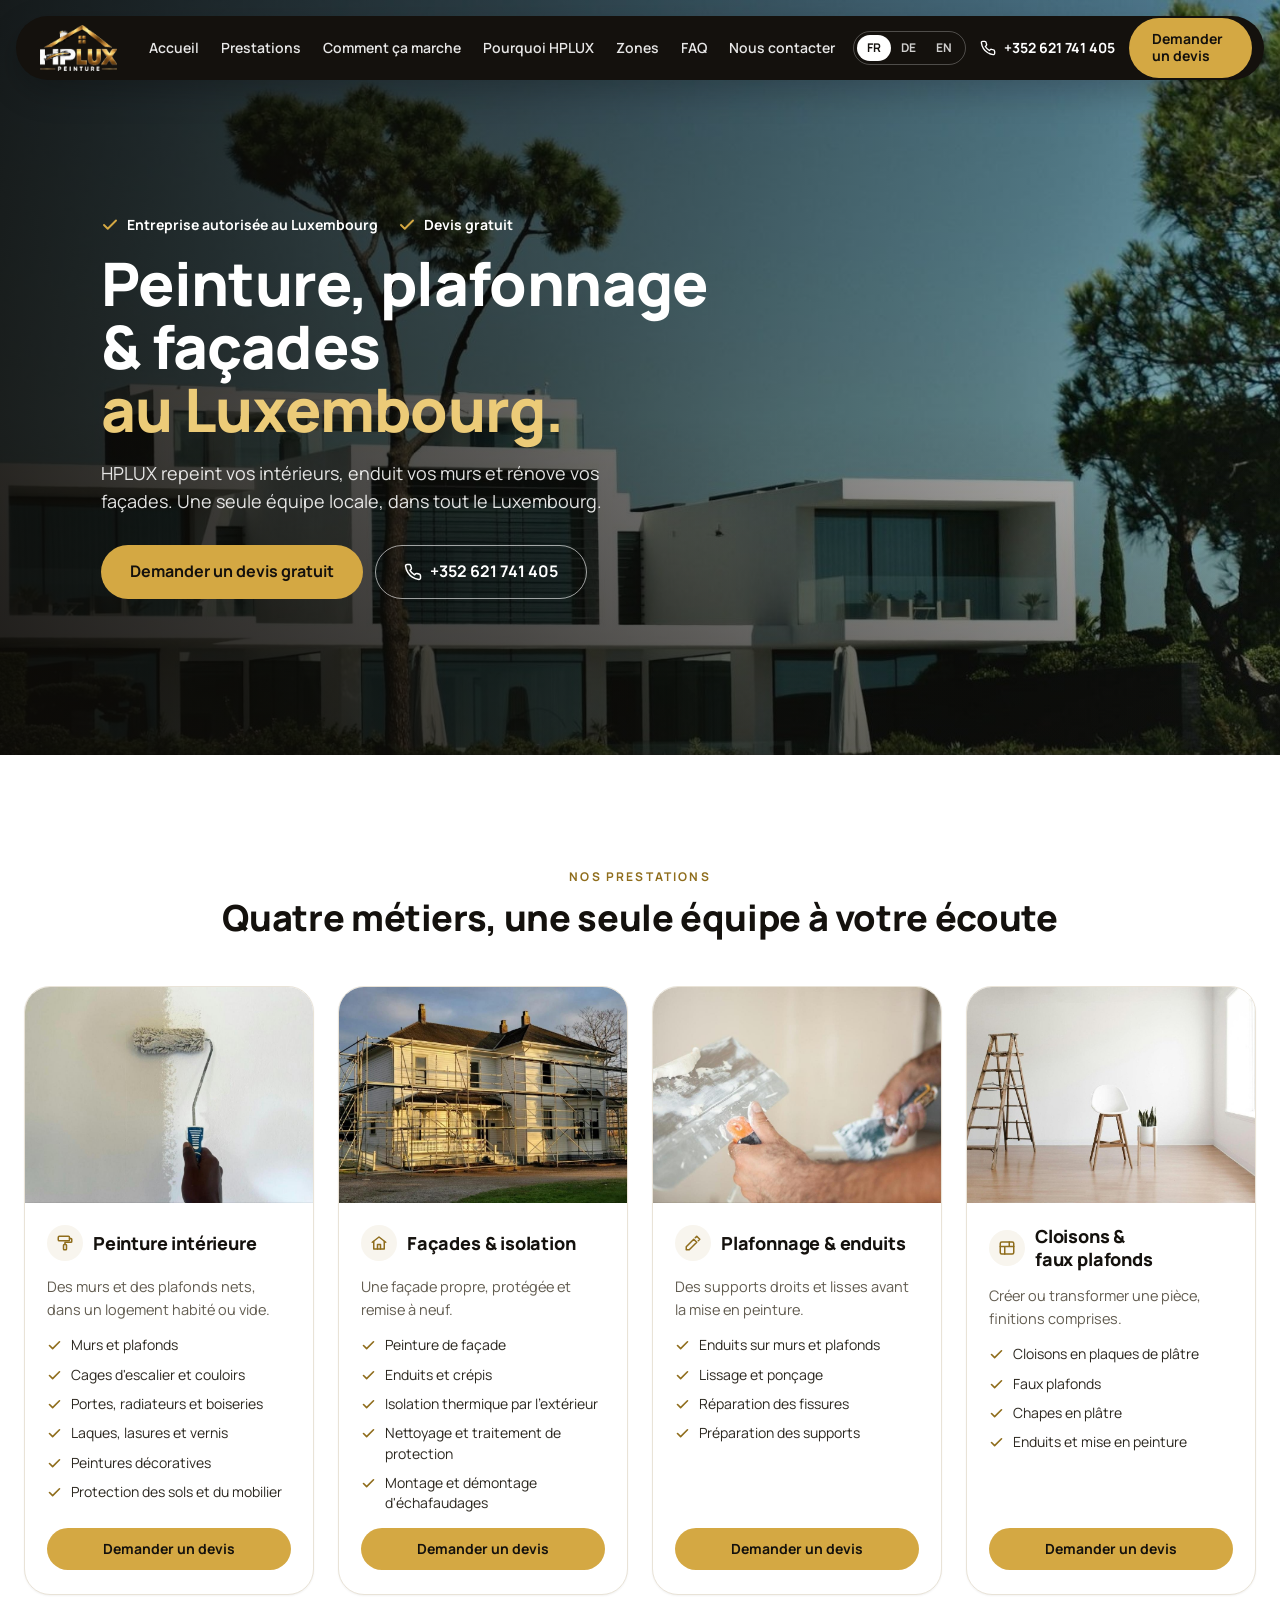
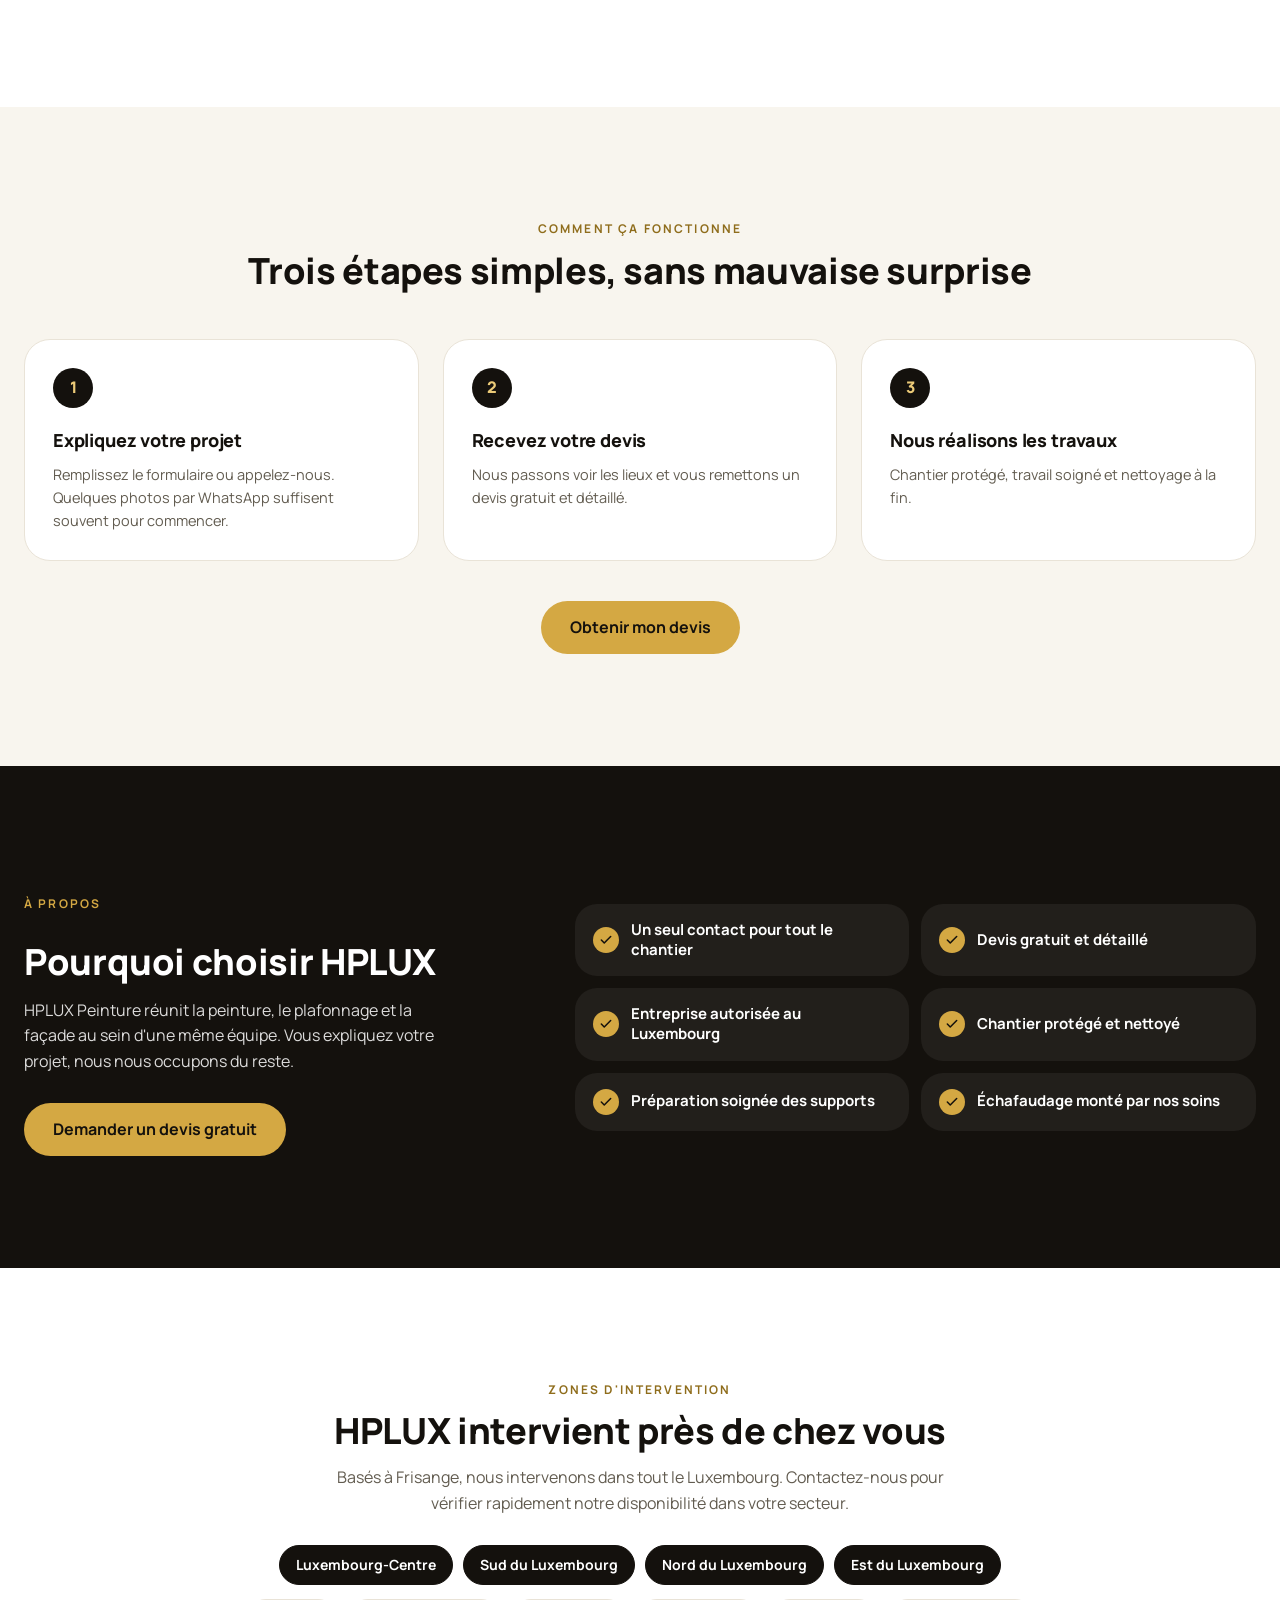
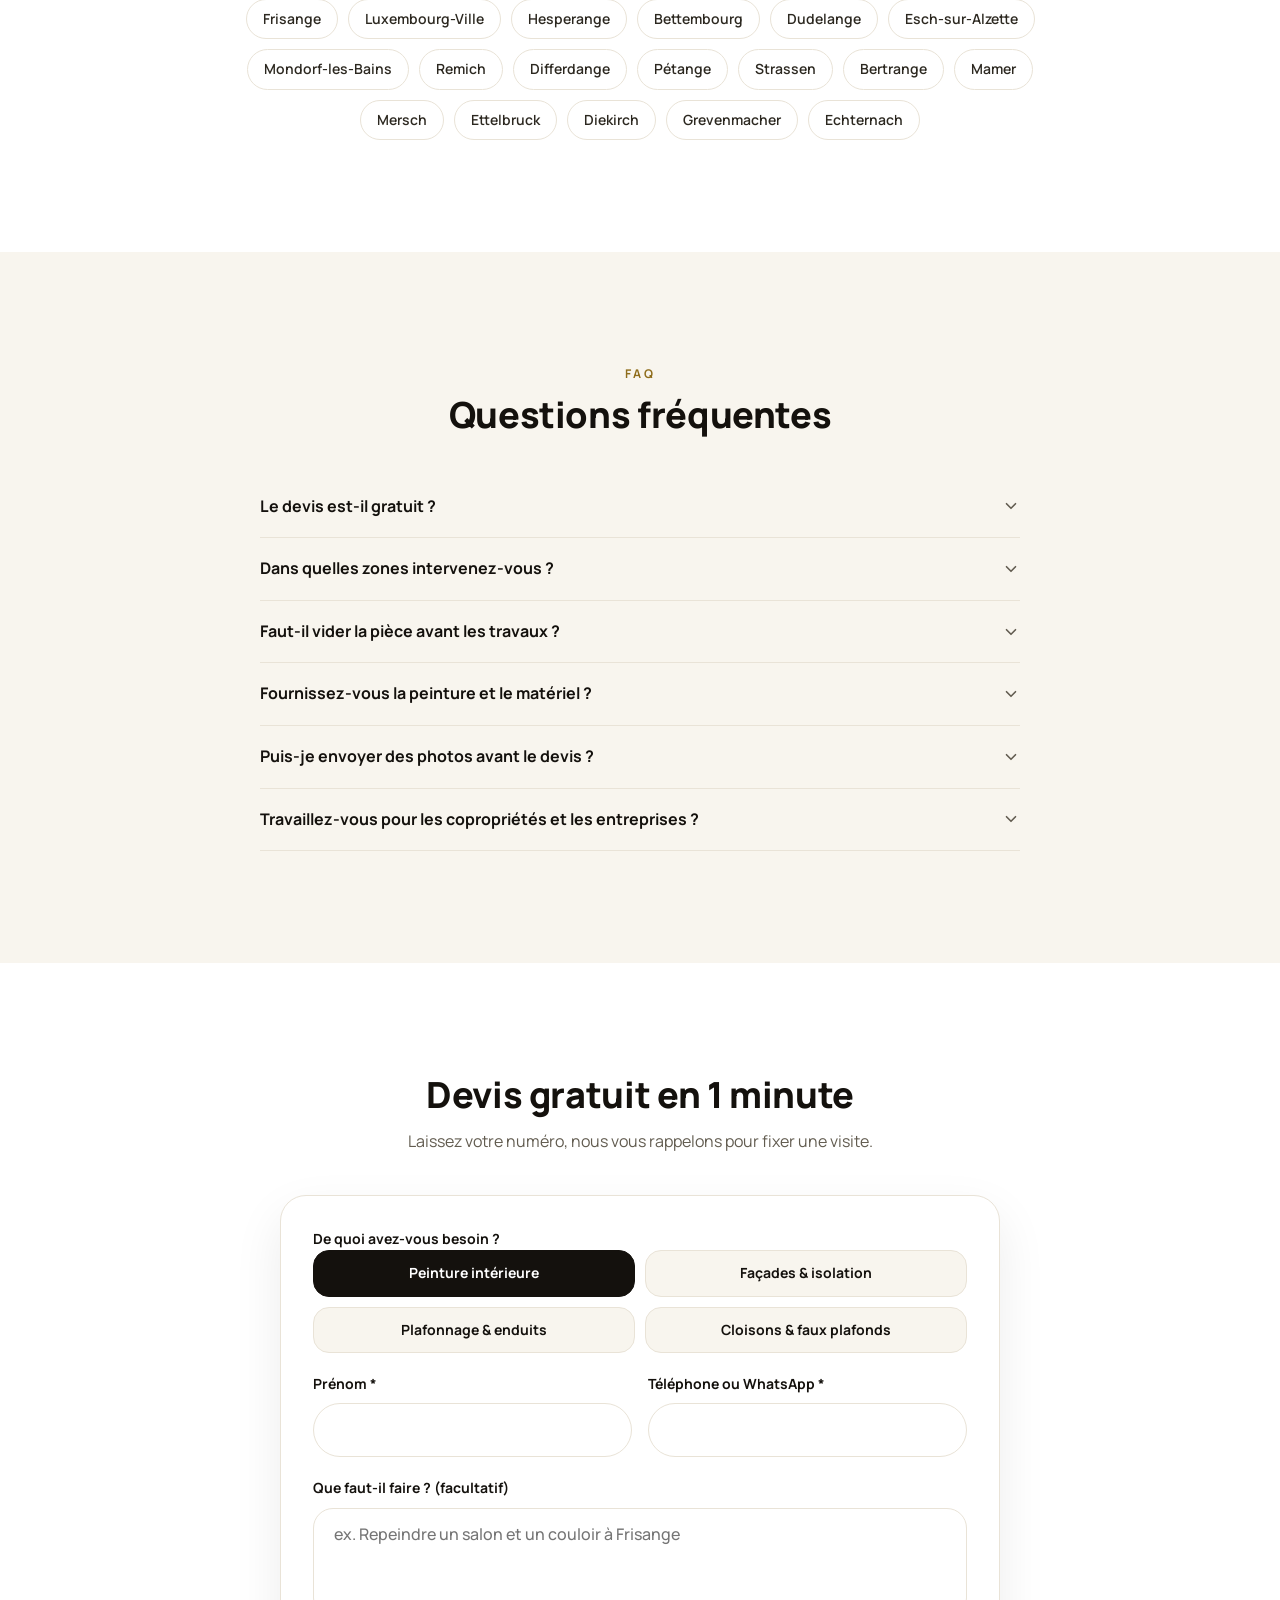
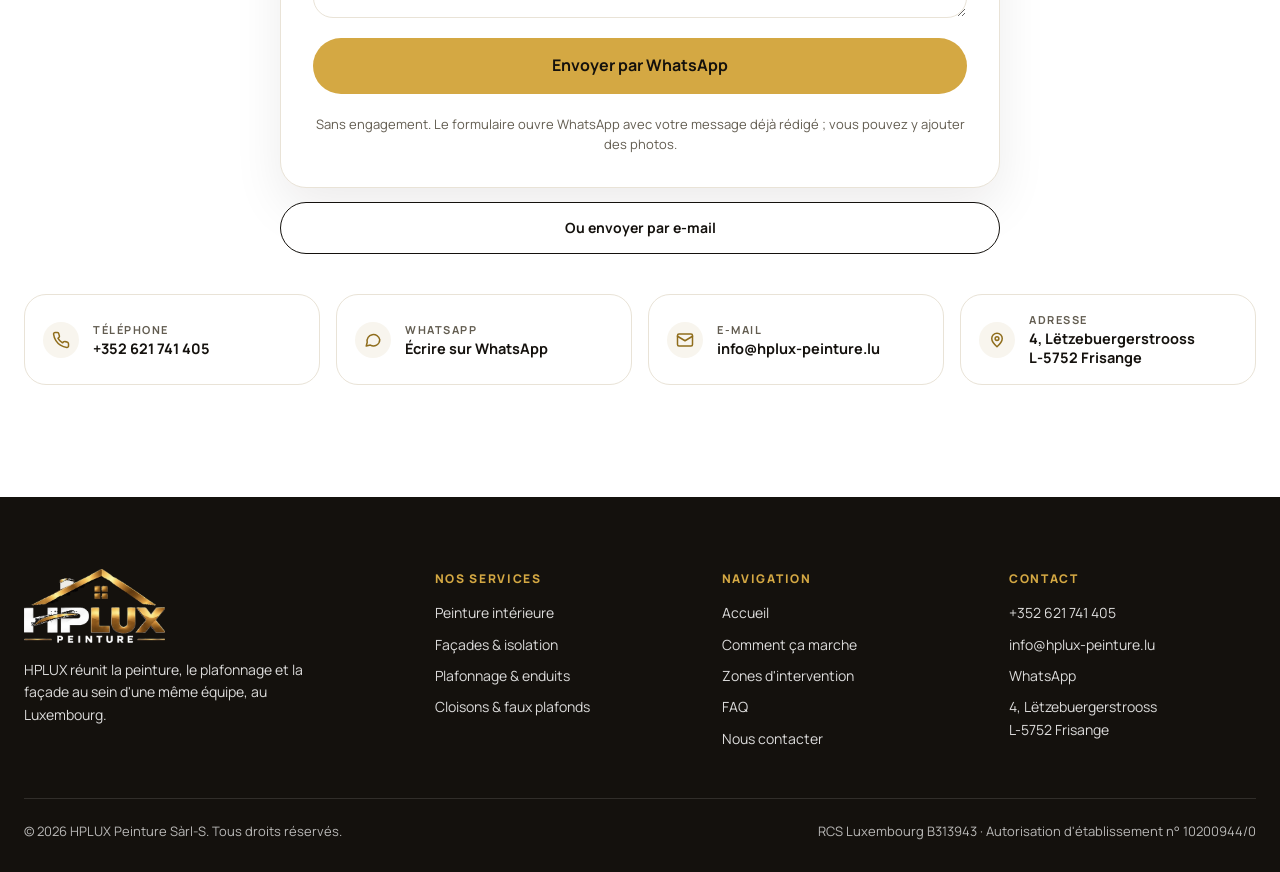
==== index.html @ dc577c5d "Add files via upload" ====
<!DOCTYPE html>
<html lang="fr">
<head>
<meta charset="utf-8">
<meta name="viewport" content="width=device-width, initial-scale=1">
<title>HPLUX Peinture</title>
<meta name="description" content="HPLUX Peinture à Frisange : peinture intérieure, plafonnage, façades, crépis et isolation par l'extérieur partout au Luxembourg. Devis gratuit au +352 621 741 405.">
<meta property="og:title" content="HPLUX – Peintre, plafonneur et façadier au Luxembourg">
<meta property="og:description" content="Peinture intérieure, plafonnage et façades partout au Luxembourg. Devis gratuit.">
<meta property="og:type" content="website">
<meta name="theme-color" content="#14110d">
<link rel="icon" type="image/png" href="icon.png">
<link rel="apple-touch-icon" href="icon.png">
<link rel="preconnect" href="https://fonts.googleapis.com">
<link rel="preconnect" href="https://fonts.gstatic.com" crossorigin>
<link href="https://fonts.googleapis.com/css2?family=Manrope:wght@400;500;600;700;800&display=swap" rel="stylesheet">
<script type="application/ld+json">
{"@context":"https://schema.org","@type":"HousePainter","name":"HPLUX Peinture Sàrl-S","url":"https://www.hplux-peinture.lu","telephone":"+352621741405","email":"info@hplux-peinture.lu","address":{"@type":"PostalAddress","streetAddress":"4, Lëtzebuergerstrooss","postalCode":"L-5752","addressLocality":"Frisange","addressCountry":"LU"},"areaServed":"Luxembourg"}
</script>
<style>
/* Layout: same structure as orionluxembourg.lu (floating pill menu, photo opener, rounded service cards,
   three steps on a tinted band, dark "why" band, zones, FAQ, quote form), in HPLUX black and gold. */
:root{
  --brand:#14110d;
  --gold:#d4a843;
  --gold-lt:#eccb78;
  --gold-dk:#8f6d1c;
  --tint:#f8f5ee;
  --border:#e9e3d7;
  --text:#1d1a15;
  --muted:#625c50;
  --font:"Manrope",ui-sans-serif,system-ui,-apple-system,"Segoe UI",Roboto,Arial,sans-serif;
  color-scheme:light;
}
*{box-sizing:border-box}
html{scroll-behavior:smooth;scroll-padding-top:96px;-webkit-text-size-adjust:100%}
body{margin:0;font-family:var(--font);font-size:16px;line-height:1.6;color:var(--text);background:#fff;-webkit-font-smoothing:antialiased}
img{display:block;max-width:100%;height:auto}
a{color:inherit}
p{margin:0}
svg{display:block}
:focus-visible{outline:3px solid var(--gold);outline-offset:3px}
h1,h2,h3{margin:0;font-weight:800;letter-spacing:-.01em;text-wrap:balance}
.container{width:min(1232px,100% - 40px);margin-inline:auto}
.sec{padding:112px 0}
.center{text-align:center}
.eyebrow{font-size:12px;font-weight:700;letter-spacing:.18em;text-transform:uppercase;color:var(--gold-dk);margin-bottom:12px}
.h2{font-size:clamp(28px,3vw,36px);line-height:1.12;color:var(--brand)}
.lead{color:var(--muted);max-width:620px;margin:14px auto 0}
.btn{display:inline-flex;align-items:center;justify-content:center;gap:8px;border-radius:999px;font:700 14px/1.2 var(--font);padding:12px 22px;text-decoration:none;border:1.5px solid transparent;cursor:pointer;transition:background-color .15s ease,color .15s ease}
.btn-gold{background:var(--gold);color:var(--brand)}
.btn-gold:hover{background:var(--gold-lt)}
.btn-dark{background:var(--brand);color:#fff}
.btn-dark:hover{background:#2a251d}
.btn-outline{background:#fff;border-color:var(--brand);color:var(--brand)}
.btn-outline:hover{background:var(--tint)}
.btn-ghost{border-color:rgba(255,255,255,.6);color:#fff}
.btn-ghost:hover{background:rgba(255,255,255,.12)}
.btn-lg{font-size:16px;padding:16px 28px}

/* floating menu */
.nav-wrap{position:fixed;top:16px;left:16px;right:16px;z-index:50}
.nav{position:relative;max-width:1440px;margin:0 auto;height:64px;padding:8px 12px 8px 24px;background:var(--brand);border-radius:999px;display:flex;align-items:center;gap:18px;box-shadow:0 12px 32px rgba(0,0,0,.22)}
.nav .brand img{height:46px;width:auto}
.nav-links{display:flex;gap:22px;margin-left:14px}
.nav-links a{color:rgba(255,255,255,.9);font-size:14px;font-weight:600;text-decoration:none;white-space:nowrap}
.nav-links a:hover{color:var(--gold-lt)}
.nav-right{margin-left:auto;display:flex;align-items:center;gap:14px}
.lang{display:flex;border:1px solid rgba(255,255,255,.25);border-radius:999px;padding:3px}
.lang button{font:700 12px/1 var(--font);color:rgba(255,255,255,.8);background:none;border:0;border-radius:999px;padding:7px 10px;cursor:pointer}
.lang button[aria-pressed="true"]{background:#fff;color:var(--brand)}
.nav-phone{display:flex;align-items:center;gap:8px;color:#fff;font-size:14px;font-weight:700;text-decoration:none;white-space:nowrap}
.burger{display:none;width:44px;height:44px;border-radius:999px;border:1px solid rgba(255,255,255,.25);background:none;color:#fff;cursor:pointer;place-items:center}

/* opener */
.hero{position:relative;padding:214px 0 156px;color:#fff;background:#1c1914;overflow:hidden}
.hero-bg{position:absolute;inset:0;width:100%;height:100%;object-fit:cover;object-position:center 82%}
.hero::after{content:"";position:absolute;inset:0;background:linear-gradient(90deg,rgba(12,10,7,.88) 0%,rgba(12,10,7,.66) 40%,rgba(12,10,7,.2) 100%),linear-gradient(0deg,rgba(12,10,7,.4),rgba(12,10,7,0) 45%)}
.hero .container{position:relative;z-index:1}
.hero-inner{max-width:760px;margin-left:clamp(0px,6vw,104px)}
.badges{display:flex;flex-wrap:wrap;gap:8px 20px;font-size:14px;font-weight:700;margin-bottom:16px}
.badges span{display:inline-flex;align-items:center;gap:8px}
.badges svg{color:var(--gold)}
.hero h1{font-size:clamp(38px,5vw,60px);line-height:1.05}
.hero h1 span{display:block;color:var(--gold-lt)}
.hero-text{font-size:18px;line-height:28px;color:rgba(255,255,255,.88);max-width:540px;margin-top:18px}
.hero-cta{display:flex;flex-wrap:wrap;gap:12px;margin-top:30px}

/* service cards */
.cards{display:grid;grid-template-columns:repeat(4,minmax(0,1fr));gap:24px;margin-top:48px}
.card{background:#fff;border:1px solid var(--border);border-radius:26px;overflow:hidden;display:flex;flex-direction:column;box-shadow:0 1px 2px rgba(20,17,13,.05)}
.card > img{width:100%;aspect-ratio:4/3;object-fit:cover}
.card-body{padding:22px 22px 24px;display:flex;flex-direction:column;gap:14px;flex:1}
.card-head{display:flex;align-items:center;gap:10px}
.ico{width:36px;height:36px;border-radius:999px;background:var(--tint);color:var(--gold-dk);display:grid;place-items:center;flex:none}
.card h3{font-size:18px;line-height:1.25;color:var(--brand)}
.card-body > p{font-size:14.5px;color:var(--muted)}
.checks{list-style:none;margin:0;padding:0;display:grid;gap:9px;font-size:14px;line-height:1.45}
.checks li{display:flex;gap:9px;align-items:flex-start;color:#2c2820}
.checks svg{flex:none;margin-top:3px;color:var(--gold-dk)}
.card .btn{margin-top:auto;width:100%}

/* three steps */
.tint{background:var(--tint)}
.steps{display:grid;grid-template-columns:repeat(3,minmax(0,1fr));gap:24px;margin-top:48px;text-align:left}
.step{background:#fff;border:1px solid var(--border);border-radius:26px;padding:28px}
.num{width:40px;height:40px;border-radius:999px;background:var(--brand);color:var(--gold-lt);display:grid;place-items:center;font-weight:800;margin-bottom:18px}
.step h3{font-size:18px;color:var(--brand)}
.step p{margin-top:8px;font-size:14.5px;color:var(--muted)}
.after-cta{margin-top:40px}

/* why */
.dark{background:var(--brand);color:#fff}
.why{display:grid;grid-template-columns:minmax(0,5fr) minmax(0,7fr);gap:64px;align-items:center}
.dark .eyebrow{color:var(--gold)}
.dark .h2{color:#fff}
.why-text p{color:rgba(255,255,255,.85);margin:16px 0 28px;max-width:440px}
.feats{display:grid;grid-template-columns:1fr 1fr;gap:12px}
.feat{background:rgba(255,255,255,.06);border-radius:22px;padding:16px 18px;display:flex;align-items:center;gap:12px;font-size:15px;font-weight:700;line-height:1.35}
.tick{width:26px;height:26px;border-radius:999px;background:var(--gold);color:var(--brand);display:grid;place-items:center;flex:none}

/* zones */
.chips{display:flex;flex-wrap:wrap;justify-content:center;gap:10px;max-width:860px;margin:28px auto 0}
.chip{border:1px solid var(--border);background:#fff;border-radius:999px;font-size:14px;font-weight:600;padding:8px 16px;color:#2c2820}
.chip-dark{background:var(--brand);border-color:var(--brand);color:#fff;font-weight:700}

/* faq */
.faq{max-width:760px;margin:40px auto 0;text-align:left}
.faq details{border-bottom:1px solid var(--border)}
.faq summary{list-style:none;cursor:pointer;display:flex;justify-content:space-between;align-items:center;gap:16px;padding:18px 0;font-weight:700;color:var(--brand)}
.faq summary::-webkit-details-marker{display:none}
.faq summary svg{flex:none;color:var(--muted);transition:transform .2s ease}
.faq details[open] summary svg{transform:rotate(180deg)}
.faq details p{padding:0 0 18px;color:var(--muted);max-width:640px}

/* quote form */
.form-card{max-width:720px;margin:40px auto 0;background:#fff;border:1px solid var(--border);border-radius:26px;padding:32px;box-shadow:0 20px 50px rgba(20,17,13,.08);text-align:left;display:grid;gap:20px}
.form-card label,.form-card legend{font-size:14px;font-weight:700;color:var(--brand);padding:0}
.choices{border:0;margin:0;padding:0;display:grid;gap:10px}
.choice-grid{display:grid;grid-template-columns:1fr 1fr;gap:10px}
.choice{border:1px solid var(--border);background:var(--tint);border-radius:16px;padding:13px 14px;font:700 14px/1.3 var(--font);color:var(--brand);cursor:pointer;text-align:center}
.choice[aria-pressed="true"]{background:var(--brand);border-color:var(--brand);color:#fff}
.row2{display:grid;grid-template-columns:1fr 1fr;gap:16px}
.field{display:grid;gap:8px}
.field input,.field textarea{font:500 16px/1.4 var(--font);color:var(--text);background:#fff;border:1px solid var(--border);width:100%}
.field input{height:54px;border-radius:999px;padding:0 20px}
.field textarea{min-height:110px;border-radius:20px;padding:14px 20px;resize:vertical}
.field input:focus,.field textarea:focus{outline:none;border-color:var(--gold-dk);box-shadow:0 0 0 3px rgba(212,168,67,.28)}
.form-card .btn-lg{width:100%;height:56px}
.form-note{font-size:13px;color:var(--muted);text-align:center}
.form-error{color:#a3231c;font-size:14.5px;font-weight:700}
.form-ready{background:var(--tint);border-radius:16px;padding:14px 18px;font-size:15px}
.form-ready a{font-weight:800}
.alt-send{max-width:720px;margin:14px auto 0}
.alt-send .btn{width:100%;height:52px}
.infos{display:grid;grid-template-columns:repeat(4,minmax(0,1fr));gap:16px;margin-top:40px;text-align:left}
.info{border:1px solid var(--border);border-radius:22px;padding:16px 18px;display:flex;align-items:center;gap:14px;background:#fff;text-decoration:none}
.info .ico{background:var(--tint)}
.info small{display:block;font-size:11px;font-weight:700;letter-spacing:.14em;text-transform:uppercase;color:var(--muted)}
.info b{display:block;font-size:14.5px;color:var(--brand);line-height:1.35;overflow-wrap:anywhere}

/* footer */
.footer{background:var(--brand);color:rgba(255,255,255,.85);font-size:14px}
.foot-grid{display:grid;grid-template-columns:minmax(0,1.5fr) repeat(3,minmax(0,1fr));gap:40px;padding:72px 0 48px}
.footer img{height:74px;width:auto;margin-bottom:16px}
.footer h3{font-size:12px;letter-spacing:.14em;text-transform:uppercase;color:var(--gold);margin-bottom:14px}
.footer ul{list-style:none;margin:0;padding:0;display:grid;gap:9px}
.footer a{text-decoration:none}
.footer a:hover{color:var(--gold-lt)}
.foot-bottom{border-top:1px solid rgba(255,255,255,.12);padding:22px 0 30px;display:flex;flex-wrap:wrap;gap:8px 24px;justify-content:space-between;font-size:13px;color:rgba(255,255,255,.7)}

@media (max-width:1180px){
  .nav-links{display:none;position:absolute;top:76px;left:0;right:0;margin:0;background:var(--brand);border-radius:24px;padding:10px 24px 14px;flex-direction:column;gap:0;box-shadow:0 12px 32px rgba(0,0,0,.22)}
  .nav-links a{padding:13px 0;font-size:16px;border-bottom:1px solid rgba(255,255,255,.1)}
  .nav-links a:last-child{border-bottom:0}
  .nav.open .nav-links{display:flex}
  .burger{display:grid}
  .cards{grid-template-columns:repeat(2,minmax(0,1fr))}
  .infos{grid-template-columns:repeat(2,minmax(0,1fr))}
  .why{grid-template-columns:1fr;gap:40px}
  .foot-grid{grid-template-columns:1fr 1fr}
}
@media (max-width:760px){
  .sec{padding:76px 0}
  .nav-wrap{top:10px;left:10px;right:10px}
  .nav{height:58px;padding:6px 8px 6px 16px;gap:10px}
  .nav .brand img{height:40px}
  .nav-links{top:68px}
  .nav-phone span,.nav-cta{display:none}
  .nav-phone{width:42px;height:42px;border-radius:999px;border:1px solid rgba(255,255,255,.25);justify-content:center}
  .burger{width:42px;height:42px}
  .nav-right{gap:8px}
  .hero{padding:132px 0 76px}
  .hero-bg{object-position:28% 82%}
  .hero::after{background:linear-gradient(90deg,rgba(12,10,7,.86),rgba(12,10,7,.6))}
  .hero-inner{margin-left:0}
  .hero-text{font-size:16.5px;line-height:26px}
  .cards,.steps,.feats,.infos,.row2{grid-template-columns:1fr}
  .form-card{padding:22px 18px}
  .foot-grid{grid-template-columns:1fr;gap:30px;padding:56px 0 36px}
}
@media (max-width:420px){.lang button{padding:7px 8px}}
@media (prefers-reduced-motion:reduce){html{scroll-behavior:auto}.btn,.faq summary svg{transition:none}}
</style>
</head>
<body id="top">

<svg width="0" height="0" style="position:absolute" aria-hidden="true">
  <defs>
    <symbol id="i-check" viewBox="0 0 24 24" fill="none" stroke="currentColor" stroke-width="2.6" stroke-linecap="round" stroke-linejoin="round"><path d="M20 6 9 17l-5-5"/></symbol>
    <symbol id="i-phone" viewBox="0 0 24 24" fill="none" stroke="currentColor" stroke-width="2" stroke-linecap="round" stroke-linejoin="round"><path d="M22 16.9v3a2 2 0 0 1-2.2 2 19.8 19.8 0 0 1-8.6-3.1 19.5 19.5 0 0 1-6-6A19.8 19.8 0 0 1 2.1 4.2 2 2 0 0 1 4.1 2h3a2 2 0 0 1 2 1.7c.1.9.4 1.8.7 2.7a2 2 0 0 1-.5 2.1L8 9.8a16 16 0 0 0 6 6l1.3-1.3a2 2 0 0 1 2.1-.4c.9.3 1.8.6 2.7.7a2 2 0 0 1 1.7 2z"/></symbol>
    <symbol id="i-mail" viewBox="0 0 24 24" fill="none" stroke="currentColor" stroke-width="2" stroke-linecap="round" stroke-linejoin="round"><rect x="2" y="4" width="20" height="16" rx="2"/><path d="m22 7-10 6L2 7"/></symbol>
    <symbol id="i-pin" viewBox="0 0 24 24" fill="none" stroke="currentColor" stroke-width="2" stroke-linecap="round" stroke-linejoin="round"><path d="M12 21s-7-6.2-7-11a7 7 0 0 1 14 0c0 4.8-7 11-7 11z"/><circle cx="12" cy="10" r="2.5"/></symbol>
    <symbol id="i-chat" viewBox="0 0 24 24" fill="none" stroke="currentColor" stroke-width="2" stroke-linecap="round" stroke-linejoin="round"><path d="M21 11.5a8.4 8.4 0 0 1-12.6 7.3L3 20l1.3-5A8.4 8.4 0 1 1 21 11.5z"/></symbol>
    <symbol id="i-down" viewBox="0 0 24 24" fill="none" stroke="currentColor" stroke-width="2.2" stroke-linecap="round" stroke-linejoin="round"><path d="m6 9 6 6 6-6"/></symbol>
    <symbol id="i-menu" viewBox="0 0 24 24" fill="none" stroke="currentColor" stroke-width="2.2" stroke-linecap="round"><path d="M4 7h16M4 12h16M4 17h16"/></symbol>
    <symbol id="i-roller" viewBox="0 0 24 24" fill="none" stroke="currentColor" stroke-width="2" stroke-linecap="round" stroke-linejoin="round"><rect x="3" y="3" width="15" height="6" rx="1.5"/><path d="M18 6h2a1 1 0 0 1 1 1v3a1 1 0 0 1-1 1h-8v3"/><rect x="10" y="14" width="4" height="7" rx="1"/></symbol>
    <symbol id="i-home" viewBox="0 0 24 24" fill="none" stroke="currentColor" stroke-width="2" stroke-linecap="round" stroke-linejoin="round"><path d="M3 11 12 4l9 7"/><path d="M5 10v10h14V10"/><path d="M10 20v-6h4v6"/></symbol>
    <symbol id="i-trowel" viewBox="0 0 24 24" fill="none" stroke="currentColor" stroke-width="2" stroke-linecap="round" stroke-linejoin="round"><path d="M3 17 13 7l4 4L7 21H3v-4z"/><path d="m15 5 2-2 4 4-2 2"/></symbol>
    <symbol id="i-wall" viewBox="0 0 24 24" fill="none" stroke="currentColor" stroke-width="2" stroke-linecap="round" stroke-linejoin="round"><rect x="3" y="4" width="18" height="16" rx="2"/><path d="M3 10h18M9 10v10M15 4v6"/></symbol>
  </defs>
</svg>

<header class="nav-wrap">
  <div class="nav" id="nav">
    <a class="brand" href="#top" aria-label="HPLUX Peinture"><img src="logo-blanc.png" alt="HPLUX Peinture" width="420" height="221"></a>
    <nav class="nav-links" id="nav-links" aria-label="Navigation">
      <a href="#top" data-i18n="n_home">Accueil</a>
      <a href="#prestations" data-i18n="n_serv">Prestations</a>
      <a href="#etapes" data-i18n="n_steps">Comment ça marche</a>
      <a href="#pourquoi" data-i18n="n_why">Pourquoi HPLUX</a>
      <a href="#zones" data-i18n="n_zones">Zones</a>
      <a href="#faq">FAQ</a>
      <a href="#contact" data-i18n="n_contact">Nous contacter</a>
    </nav>
    <div class="nav-right">
      <div class="lang" role="group" aria-label="Langue">
        <button type="button" data-lang="fr" aria-pressed="true">FR</button>
        <button type="button" data-lang="de" aria-pressed="false">DE</button>
        <button type="button" data-lang="en" aria-pressed="false">EN</button>
      </div>
      <a class="nav-phone" href="tel:+352621741405" aria-label="+352 621 741 405"><svg width="16" height="16"><use href="#i-phone"/></svg><span>+352 621 741 405</span></a>
      <a class="btn btn-gold nav-cta" href="#contact" data-i18n="n_cta">Demander un devis</a>
      <button class="burger" type="button" id="burger" aria-expanded="false" aria-controls="nav-links" aria-label="Menu"><svg width="20" height="20"><use href="#i-menu"/></svg></button>
    </div>
  </div>
</header>

<main>
<section class="hero">
  <img class="hero-bg" src="hero.jpg" alt="" width="1568" height="882">
  <div class="container">
    <div class="hero-inner">
      <div class="badges">
        <span><svg width="18" height="18"><use href="#i-check"/></svg><span data-i18n="h_b1">Entreprise autorisée au Luxembourg</span></span>
        <span><svg width="18" height="18"><use href="#i-check"/></svg><span data-i18n="h_b2">Devis gratuit</span></span>
      </div>
      <h1><span style="color:inherit" data-i18n="h_1">Peinture, plafonnage &amp; façades</span><span data-i18n="h_2">au Luxembourg.</span></h1>
      <p class="hero-text" data-i18n="h_p">HPLUX repeint vos intérieurs, enduit vos murs et rénove vos façades. Une seule équipe locale, dans tout le Luxembourg.</p>
      <div class="hero-cta">
        <a class="btn btn-gold btn-lg" href="#contact" data-i18n="h_c1">Demander un devis gratuit</a>
        <a class="btn btn-ghost btn-lg" href="tel:+352621741405"><svg width="18" height="18"><use href="#i-phone"/></svg>+352 621 741 405</a>
      </div>
    </div>
  </div>
</section>

<section class="sec" id="prestations">
  <div class="container center">
    <p class="eyebrow" data-i18n="s_ey">Nos prestations</p>
    <h2 class="h2" data-i18n="s_h">Quatre métiers, une seule équipe à votre écoute</h2>
    <div class="cards" style="text-align:left">
      <article class="card">
        <img src="peinture.jpg" alt="Peinture d'un mur au rouleau" width="967" height="726" loading="lazy">
        <div class="card-body">
          <div class="card-head"><span class="ico"><svg width="18" height="18"><use href="#i-roller"/></svg></span><h3 data-i18n="c1_t">Peinture intérieure</h3></div>
          <p data-i18n="c1_d">Des murs et des plafonds nets, dans un logement habité ou vide.</p>
          <ul class="checks">
            <li><svg width="15" height="15"><use href="#i-check"/></svg><span data-i18n="c1_1">Murs et plafonds</span></li>
            <li><svg width="15" height="15"><use href="#i-check"/></svg><span data-i18n="c1_2">Cages d'escalier et couloirs</span></li>
            <li><svg width="15" height="15"><use href="#i-check"/></svg><span data-i18n="c1_3">Portes, radiateurs et boiseries</span></li>
            <li><svg width="15" height="15"><use href="#i-check"/></svg><span data-i18n="c1_4">Laques, lasures et vernis</span></li>
            <li><svg width="15" height="15"><use href="#i-check"/></svg><span data-i18n="c1_5">Peintures décoratives</span></li>
            <li><svg width="15" height="15"><use href="#i-check"/></svg><span data-i18n="c1_6">Protection des sols et du mobilier</span></li>
          </ul>
          <a class="btn btn-gold btn-gap" href="#contact" data-pick="0" data-i18n="n_cta">Demander un devis</a>
        </div>
      </article>
      <article class="card">
        <img src="facade.jpg" alt="Maison avec échafaudage pendant des travaux de façade" width="967" height="726" loading="lazy">
        <div class="card-body">
          <div class="card-head"><span class="ico"><svg width="18" height="18"><use href="#i-home"/></svg></span><h3 data-i18n="c2_t">Façades &amp; isolation</h3></div>
          <p data-i18n="c2_d">Une façade propre, protégée et remise à neuf.</p>
          <ul class="checks">
            <li><svg width="15" height="15"><use href="#i-check"/></svg><span data-i18n="c2_1">Peinture de façade</span></li>
            <li><svg width="15" height="15"><use href="#i-check"/></svg><span data-i18n="c2_2">Enduits et crépis</span></li>
            <li><svg width="15" height="15"><use href="#i-check"/></svg><span data-i18n="c2_3">Isolation thermique par l'extérieur</span></li>
            <li><svg width="15" height="15"><use href="#i-check"/></svg><span data-i18n="c2_4">Nettoyage et traitement de protection</span></li>
            <li><svg width="15" height="15"><use href="#i-check"/></svg><span data-i18n="c2_5">Montage et démontage d'échafaudages</span></li>
          </ul>
          <a class="btn btn-gold btn-gap" href="#contact" data-pick="1" data-i18n="n_cta">Demander un devis</a>
        </div>
      </article>
      <article class="card">
        <img src="plafonnage.jpg" alt="Plafonneur avec platoir et couteau à enduire" width="967" height="726" loading="lazy">
        <div class="card-body">
          <div class="card-head"><span class="ico"><svg width="18" height="18"><use href="#i-trowel"/></svg></span><h3 data-i18n="c3_t">Plafonnage &amp; enduits</h3></div>
          <p data-i18n="c3_d">Des supports droits et lisses avant la mise en peinture.</p>
          <ul class="checks">
            <li><svg width="15" height="15"><use href="#i-check"/></svg><span data-i18n="c3_1">Enduits sur murs et plafonds</span></li>
            <li><svg width="15" height="15"><use href="#i-check"/></svg><span data-i18n="c3_2">Lissage et ponçage</span></li>
            <li><svg width="15" height="15"><use href="#i-check"/></svg><span data-i18n="c3_3">Réparation des fissures</span></li>
            <li><svg width="15" height="15"><use href="#i-check"/></svg><span data-i18n="c3_4">Préparation des supports</span></li>
          </ul>
          <a class="btn btn-gold btn-gap" href="#contact" data-pick="2" data-i18n="n_cta">Demander un devis</a>
        </div>
      </article>
      <article class="card">
        <img src="interieur.jpg" alt="Pièce rénovée aux murs blancs avec une échelle de peintre" width="967" height="725" loading="lazy">
        <div class="card-body">
          <div class="card-head"><span class="ico"><svg width="18" height="18"><use href="#i-wall"/></svg></span><h3 data-i18n="c4_t">Cloisons &amp; faux plafonds</h3></div>
          <p data-i18n="c4_d">Créer ou transformer une pièce, finitions comprises.</p>
          <ul class="checks">
            <li><svg width="15" height="15"><use href="#i-check"/></svg><span data-i18n="c4_1">Cloisons en plaques de plâtre</span></li>
            <li><svg width="15" height="15"><use href="#i-check"/></svg><span data-i18n="c4_2">Faux plafonds</span></li>
            <li><svg width="15" height="15"><use href="#i-check"/></svg><span data-i18n="c4_3">Chapes en plâtre</span></li>
            <li><svg width="15" height="15"><use href="#i-check"/></svg><span data-i18n="c4_4">Enduits et mise en peinture</span></li>
          </ul>
          <a class="btn btn-gold btn-gap" href="#contact" data-pick="3" data-i18n="n_cta">Demander un devis</a>
        </div>
      </article>
    </div>
  </div>
</section>

<section class="sec tint" id="etapes">
  <div class="container center">
    <p class="eyebrow" data-i18n="st_ey">Comment ça fonctionne</p>
    <h2 class="h2" data-i18n="st_h">Trois étapes simples, sans mauvaise surprise</h2>
    <div class="steps">
      <div class="step"><div class="num">1</div><h3 data-i18n="st1_t">Expliquez votre projet</h3><p data-i18n="st1_d">Remplissez le formulaire ou appelez-nous. Quelques photos par WhatsApp suffisent souvent pour commencer.</p></div>
      <div class="step"><div class="num">2</div><h3 data-i18n="st2_t">Recevez votre devis</h3><p data-i18n="st2_d">Nous passons voir les lieux et vous remettons un devis gratuit et détaillé.</p></div>
      <div class="step"><div class="num">3</div><h3 data-i18n="st3_t">Nous réalisons les travaux</h3><p data-i18n="st3_d">Chantier protégé, travail soigné et nettoyage à la fin.</p></div>
    </div>
    <a class="btn btn-gold btn-lg after-cta" href="#contact" data-i18n="st_cta">Obtenir mon devis</a>
  </div>
</section>

<section class="sec dark" id="pourquoi">
  <div class="container why">
    <div class="why-text">
      <p class="eyebrow" data-i18n="w_ey">À propos</p>
      <h2 class="h2" data-i18n="w_h">Pourquoi choisir HPLUX</h2>
      <p data-i18n="w_p">HPLUX Peinture réunit la peinture, le plafonnage et la façade au sein d'une même équipe. Vous expliquez votre projet, nous nous occupons du reste.</p>
      <a class="btn btn-gold btn-lg" href="#contact" data-i18n="h_c1">Demander un devis gratuit</a>
    </div>
    <div class="feats">
      <div class="feat"><span class="tick"><svg width="14" height="14"><use href="#i-check"/></svg></span><span data-i18n="w_1">Un seul contact pour tout le chantier</span></div>
      <div class="feat"><span class="tick"><svg width="14" height="14"><use href="#i-check"/></svg></span><span data-i18n="w_2">Devis gratuit et détaillé</span></div>
      <div class="feat"><span class="tick"><svg width="14" height="14"><use href="#i-check"/></svg></span><span data-i18n="w_3">Entreprise autorisée au Luxembourg</span></div>
      <div class="feat"><span class="tick"><svg width="14" height="14"><use href="#i-check"/></svg></span><span data-i18n="w_4">Chantier protégé et nettoyé</span></div>
      <div class="feat"><span class="tick"><svg width="14" height="14"><use href="#i-check"/></svg></span><span data-i18n="w_5">Préparation soignée des supports</span></div>
      <div class="feat"><span class="tick"><svg width="14" height="14"><use href="#i-check"/></svg></span><span data-i18n="w_6">Échafaudage monté par nos soins</span></div>
    </div>
  </div>
</section>

<section class="sec" id="zones">
  <div class="container center">
    <p class="eyebrow" data-i18n="z_ey">Zones d'intervention</p>
    <h2 class="h2" data-i18n="z_h">HPLUX intervient près de chez vous</h2>
    <p class="lead" data-i18n="z_p">Basés à Frisange, nous intervenons dans tout le Luxembourg. Contactez-nous pour vérifier rapidement notre disponibilité dans votre secteur.</p>
    <div class="chips">
      <span class="chip chip-dark" data-i18n="z_r1">Luxembourg-Centre</span>
      <span class="chip chip-dark" data-i18n="z_r2">Sud du Luxembourg</span>
      <span class="chip chip-dark" data-i18n="z_r3">Nord du Luxembourg</span>
      <span class="chip chip-dark" data-i18n="z_r4">Est du Luxembourg</span>
    </div>
    <div class="chips" style="margin-top:14px">
      <span class="chip">Frisange</span><span class="chip">Luxembourg-Ville</span><span class="chip">Hesperange</span><span class="chip">Bettembourg</span><span class="chip">Dudelange</span><span class="chip">Esch-sur-Alzette</span><span class="chip">Mondorf-les-Bains</span><span class="chip">Remich</span><span class="chip">Differdange</span><span class="chip">Pétange</span><span class="chip">Strassen</span><span class="chip">Bertrange</span><span class="chip">Mamer</span><span class="chip">Mersch</span><span class="chip">Ettelbruck</span><span class="chip">Diekirch</span><span class="chip">Grevenmacher</span><span class="chip">Echternach</span>
    </div>
  </div>
</section>

<section class="sec tint" id="faq">
  <div class="container center">
    <p class="eyebrow">FAQ</p>
    <h2 class="h2" data-i18n="f_h">Questions fréquentes</h2>
    <div class="faq">
      <details><summary><span data-i18n="q1">Le devis est-il gratuit ?</span><svg width="18" height="18"><use href="#i-down"/></svg></summary><p data-i18n="a1">Oui. Nous passons voir les lieux et vous remettons un devis détaillé, sans engagement.</p></details>
      <details><summary><span data-i18n="q2">Dans quelles zones intervenez-vous ?</span><svg width="18" height="18"><use href="#i-down"/></svg></summary><p data-i18n="a2">Dans tout le Luxembourg. Notre siège est à Frisange.</p></details>
      <details><summary><span data-i18n="q3">Faut-il vider la pièce avant les travaux ?</span><svg width="18" height="18"><use href="#i-down"/></svg></summary><p data-i18n="a3">Non. Nous déplaçons et protégeons les meubles, les sols et les fenêtres avant de commencer. Rangez simplement les objets fragiles et de valeur.</p></details>
      <details><summary><span data-i18n="q4">Fournissez-vous la peinture et le matériel ?</span><svg width="18" height="18"><use href="#i-down"/></svg></summary><p data-i18n="a4">Oui, la peinture et le matériel peuvent être compris dans le devis. Si vous avez déjà choisi vos produits, dites-le-nous.</p></details>
      <details><summary><span data-i18n="q5">Puis-je envoyer des photos avant le devis ?</span><svg width="18" height="18"><use href="#i-down"/></svg></summary><p data-i18n="a5">Oui. Envoyez-nous quelques photos par WhatsApp au +352 621 741 405, cela nous aide à préparer la visite.</p></details>
      <details><summary><span data-i18n="q6">Travaillez-vous pour les copropriétés et les entreprises ?</span><svg width="18" height="18"><use href="#i-down"/></svg></summary><p data-i18n="a6">Oui. Nous travaillons pour les particuliers, les syndics de copropriété et les professionnels.</p></details>
    </div>
  </div>
</section>

<section class="sec" id="contact">
  <div class="container center">
    <h2 class="h2" data-i18n="k_h">Devis gratuit en 1 minute</h2>
    <p class="lead" data-i18n="k_p">Laissez votre numéro, nous vous rappelons pour fixer une visite.</p>
    <form class="form-card" id="quote-form" novalidate>
      <fieldset class="choices">
        <legend data-i18n="k_need">De quoi avez-vous besoin ?</legend>
        <div class="choice-grid">
          <button class="choice" type="button" aria-pressed="true" data-i18n="c1_t">Peinture intérieure</button>
          <button class="choice" type="button" aria-pressed="false" data-i18n="c2_t">Façades &amp; isolation</button>
          <button class="choice" type="button" aria-pressed="false" data-i18n="c3_t">Plafonnage &amp; enduits</button>
          <button class="choice" type="button" aria-pressed="false" data-i18n="c4_t">Cloisons &amp; faux plafonds</button>
        </div>
      </fieldset>
      <div class="row2">
        <div class="field"><label for="q-name" data-i18n="k_name">Prénom *</label><input id="q-name" name="name" autocomplete="given-name" required></div>
        <div class="field"><label for="q-tel" data-i18n="k_tel">Téléphone ou WhatsApp *</label><input id="q-tel" name="tel" type="tel" inputmode="tel" autocomplete="tel" required></div>
      </div>
      <div class="field"><label for="q-msg" data-i18n="k_msg">Que faut-il faire ? (facultatif)</label><textarea id="q-msg" name="msg" data-i18n-ph="k_ph" placeholder="ex. Repeindre un salon et un couloir à Frisange"></textarea></div>
      <p class="form-error" id="q-error" role="alert" hidden></p>
      <button class="btn btn-gold btn-lg" type="submit" data-i18n="k_wa">Envoyer par WhatsApp</button>
      <p class="form-ready" id="q-ready" hidden><span data-i18n="k_ready">Votre message est prêt :</span> <a id="q-link" href="#" target="_blank" rel="noopener"></a></p>
      <p class="form-note" data-i18n="k_note">Sans engagement. Le formulaire ouvre WhatsApp avec votre message déjà rédigé ; vous pouvez y ajouter des photos.</p>
    </form>
    <div class="alt-send"><button class="btn btn-outline" type="button" id="send-mail" data-i18n="k_mail">Ou envoyer par e-mail</button></div>
    <div class="infos">
      <a class="info" href="tel:+352621741405"><span class="ico"><svg width="18" height="18"><use href="#i-phone"/></svg></span><span><small data-i18n="i_tel">Téléphone</small><b>+352 621 741 405</b></span></a>
      <a class="info" href="https://wa.me/352621741405" target="_blank" rel="noopener"><span class="ico"><svg width="18" height="18"><use href="#i-chat"/></svg></span><span><small>WhatsApp</small><b data-i18n="i_wa">Écrire sur WhatsApp</b></span></a>
      <a class="info" href="mailto:info@hplux-peinture.lu"><span class="ico"><svg width="18" height="18"><use href="#i-mail"/></svg></span><span><small data-i18n="i_mail">E-mail</small><b>info@hplux-peinture.lu</b></span></a>
      <div class="info"><span class="ico"><svg width="18" height="18"><use href="#i-pin"/></svg></span><span><small data-i18n="i_addr">Adresse</small><b style="overflow-wrap:normal">4, Lëtzebuergerstrooss<br>L&#8209;5752&nbsp;Frisange</b></span></div>
    </div>
  </div>
</section>
</main>

<footer class="footer">
  <div class="container">
    <div class="foot-grid">
      <div>
        <img src="logo-blanc.png" alt="HPLUX Peinture" width="420" height="221" loading="lazy">
        <p data-i18n="ft_p" style="max-width:300px">HPLUX réunit la peinture, le plafonnage et la façade au sein d'une même équipe, au Luxembourg.</p>
      </div>
      <div>
        <h3 data-i18n="ft_s">Nos services</h3>
        <ul>
          <li><a href="#prestations" data-i18n="c1_t">Peinture intérieure</a></li>
          <li><a href="#prestations" data-i18n="c2_t">Façades &amp; isolation</a></li>
          <li><a href="#prestations" data-i18n="c3_t">Plafonnage &amp; enduits</a></li>
          <li><a href="#prestations" data-i18n="c4_t">Cloisons &amp; faux plafonds</a></li>
        </ul>
      </div>
      <div>
        <h3 data-i18n="ft_n">Navigation</h3>
        <ul>
          <li><a href="#top" data-i18n="n_home">Accueil</a></li>
          <li><a href="#etapes" data-i18n="n_steps">Comment ça marche</a></li>
          <li><a href="#zones" data-i18n="z_ey">Zones d'intervention</a></li>
          <li><a href="#faq">FAQ</a></li>
          <li><a href="#contact" data-i18n="n_contact">Nous contacter</a></li>
        </ul>
      </div>
      <div>
        <h3 data-i18n="ft_c">Contact</h3>
        <ul>
          <li><a href="tel:+352621741405">+352 621 741 405</a></li>
          <li><a href="mailto:info@hplux-peinture.lu">info@hplux-peinture.lu</a></li>
          <li><a href="https://wa.me/352621741405" target="_blank" rel="noopener">WhatsApp</a></li>
          <li>4, Lëtzebuergerstrooss<br>L-5752 Frisange</li>
        </ul>
      </div>
    </div>
    <div class="foot-bottom">
      <span>© 2026 HPLUX Peinture Sàrl-S. <span data-i18n="ft_r">Tous droits réservés.</span></span>
      <span>RCS Luxembourg B313943 · <span data-i18n="ft_aut">Autorisation d'établissement n° 10200944/0</span></span>
    </div>
  </div>
</footer>

<script>
(function () {
  var T = {
    de: {
      n_home: "Startseite", n_serv: "Leistungen", n_steps: "So funktioniert's", n_why: "Warum HPLUX", n_zones: "Einsatzgebiet", n_contact: "Kontakt", n_cta: "Angebot anfragen",
      h_b1: "Zugelassener Betrieb in Luxemburg", h_b2: "Kostenloses Angebot", h_1: "Malerarbeiten, Verputz & Fassaden", h_2: "in Luxemburg.",
      h_p: "HPLUX streicht Ihre Innenräume, verputzt Ihre Wände und erneuert Ihre Fassade. Ein Team aus der Region, in ganz Luxemburg.", h_c1: "Kostenloses Angebot anfragen",
      s_ey: "Unsere Leistungen", s_h: "Vier Gewerke, ein Team für Sie",
      c1_t: "Malerarbeiten innen", c1_d: "Saubere Wände und Decken, in bewohnten oder leeren Räumen.", c1_1: "Wände und Decken", c1_2: "Treppenhäuser und Flure", c1_3: "Türen, Heizkörper und Holzteile", c1_4: "Lacke, Lasuren und Klarlacke", c1_5: "Dekorative Maltechniken", c1_6: "Abdecken von Böden und Möbeln", c1_b: "Angebot Malerarbeiten",
      c2_t: "Fassaden & Dämmung", c2_d: "Eine saubere, geschützte und erneuerte Fassade.", c2_1: "Fassadenanstrich", c2_2: "Putze und Edelputze", c2_3: "Wärmedämmung von außen", c2_4: "Reinigung und Schutzbehandlung", c2_5: "Auf- und Abbau von Gerüsten", c2_b: "Angebot Fassade",
      c3_t: "Verputz & Spachtelarbeiten", c3_d: "Gerade, glatte Untergründe vor dem Anstrich.", c3_1: "Putz auf Wänden und Decken", c3_2: "Glätten und Schleifen", c3_3: "Reparatur von Rissen", c3_4: "Vorbereitung des Untergrunds", c3_b: "Angebot Verputz",
      c4_t: "Trennwände & Decken", c4_d: "Räume schaffen oder umbauen, fertig bis zum Anstrich.", c4_1: "Trennwände aus Gipskarton", c4_2: "Abgehängte Decken", c4_3: "Gipsestriche", c4_4: "Verspachteln und Anstrich", c4_b: "Angebot Trockenbau",
      st_ey: "So funktioniert's", st_h: "Drei einfache Schritte, ohne böse Überraschung",
      st1_t: "Projekt beschreiben", st1_d: "Füllen Sie das Formular aus oder rufen Sie uns an. Ein paar Fotos per WhatsApp reichen oft für den Anfang.",
      st2_t: "Angebot erhalten", st2_d: "Wir sehen uns alles vor Ort an und erstellen ein kostenloses, detailliertes Angebot.",
      st3_t: "Wir führen die Arbeiten aus", st3_d: "Geschützte Baustelle, saubere Arbeit und Reinigung am Ende.", st_cta: "Mein Angebot anfordern",
      w_ey: "Über uns", w_h: "Warum HPLUX", w_p: "HPLUX Peinture vereint Malerarbeiten, Verputz und Fassade in einem Team. Sie erklären Ihr Projekt, wir kümmern uns um den Rest.",
      w_1: "Ein Ansprechpartner für die ganze Baustelle", w_2: "Kostenloses, detailliertes Angebot", w_3: "Zugelassener Betrieb in Luxemburg", w_4: "Geschützte und gereinigte Baustelle", w_5: "Sorgfältige Vorbereitung des Untergrunds", w_6: "Gerüst von uns aufgebaut",
      z_ey: "Einsatzgebiet", z_h: "HPLUX arbeitet in Ihrer Nähe", z_p: "Von Frisange aus arbeiten wir in ganz Luxemburg. Fragen Sie kurz an, ob wir in Ihrer Gegend verfügbar sind.",
      z_r1: "Luxemburg-Zentrum", z_r2: "Süden Luxemburgs", z_r3: "Norden Luxemburgs", z_r4: "Osten Luxemburgs",
      f_h: "Häufige Fragen",
      q1: "Ist das Angebot kostenlos?", a1: "Ja. Wir sehen uns alles vor Ort an und erstellen ein detailliertes, unverbindliches Angebot.",
      q2: "In welchen Gebieten arbeiten Sie?", a2: "In ganz Luxemburg. Unser Sitz ist in Frisange.",
      q3: "Muss ich das Zimmer vorher ausräumen?", a3: "Nein. Wir verschieben und schützen Möbel, Böden und Fenster vor Beginn. Räumen Sie nur zerbrechliche und wertvolle Gegenstände weg.",
      q4: "Liefern Sie Farbe und Material?", a4: "Ja, Farbe und Material können im Angebot enthalten sein. Wenn Sie Ihre Produkte schon ausgewählt haben, sagen Sie es uns.",
      q5: "Kann ich vor dem Angebot Fotos schicken?", a5: "Ja. Schicken Sie uns ein paar Fotos per WhatsApp an +352 621 741 405, das hilft uns bei der Vorbereitung des Termins.",
      q6: "Arbeiten Sie auch für Eigentümergemeinschaften und Firmen?", a6: "Ja. Wir arbeiten für Privatkunden, Hausverwaltungen und Unternehmen.",
      k_h: "Kostenloses Angebot in 1 Minute", k_p: "Hinterlassen Sie Ihre Nummer, wir rufen Sie zurück und vereinbaren einen Besichtigungstermin.",
      k_need: "Was brauchen Sie?", k_name: "Vorname *", k_tel: "Telefon oder WhatsApp *", k_msg: "Was soll gemacht werden? (optional)", k_ph: "z. B. Wohnzimmer und Flur in Frisange streichen",
      k_wa: "Per WhatsApp senden", k_mail: "Oder per E-Mail senden", k_ready: "Ihre Nachricht ist bereit:",
      k_note: "Unverbindlich. Das Formular öffnet WhatsApp mit Ihrer fertigen Nachricht; dort können Sie Fotos hinzufügen.",
      i_tel: "Telefon", i_wa: "Auf WhatsApp schreiben", i_mail: "E-Mail", i_addr: "Adresse",
      ft_p: "HPLUX vereint Malerarbeiten, Verputz und Fassade in einem Team, in Luxemburg.", ft_s: "Unsere Leistungen", ft_n: "Navigation", ft_c: "Kontakt", ft_r: "Alle Rechte vorbehalten.", ft_aut: "Niederlassungsgenehmigung Nr. 10200944/0",
      err: "Bitte geben Sie Ihren Vornamen und Ihre Telefonnummer an.", open_wa: "WhatsApp öffnen", open_mail: "E-Mail öffnen",
      m_hello: "Guten Tag, mein Name ist", m_want: "Ich möchte ein Angebot für", m_tel: "Telefon", subj: "Angebotsanfrage"
    },
    en: {
      n_home: "Home", n_serv: "Services", n_steps: "How it works", n_why: "Why HPLUX", n_zones: "Areas", n_contact: "Contact us", n_cta: "Request a quote",
      h_b1: "Licensed business in Luxembourg", h_b2: "Free quote", h_1: "Painting, plastering & facades", h_2: "in Luxembourg.",
      h_p: "HPLUX repaints your interiors, plasters your walls and renovates your facades. One local team, all over Luxembourg.", h_c1: "Request a free quote",
      s_ey: "Our services", s_h: "Four trades, one team at your service",
      c1_t: "Interior painting", c1_d: "Clean walls and ceilings, in occupied or empty homes.", c1_1: "Walls and ceilings", c1_2: "Stairwells and hallways", c1_3: "Doors, radiators and woodwork", c1_4: "Lacquers, stains and varnishes", c1_5: "Decorative paint finishes", c1_6: "Protection of floors and furniture", c1_b: "Quote for painting",
      c2_t: "Facades & insulation", c2_d: "A clean, protected and renewed facade.", c2_1: "Facade painting", c2_2: "Renders and coatings", c2_3: "External thermal insulation", c2_4: "Cleaning and protective treatment", c2_5: "Scaffolding assembly and dismantling", c2_b: "Quote for a facade",
      c3_t: "Plastering & filling", c3_d: "Straight, smooth surfaces before painting.", c3_1: "Plaster on walls and ceilings", c3_2: "Skim coating and sanding", c3_3: "Crack repair", c3_4: "Surface preparation", c3_b: "Quote for plastering",
      c4_t: "Partitions & ceilings", c4_d: "Create or convert a room, finishes included.", c4_1: "Plasterboard partitions", c4_2: "Suspended ceilings", c4_3: "Plaster screeds", c4_4: "Filling and painting", c4_b: "Quote for drywall",
      st_ey: "How it works", st_h: "Three simple steps, no nasty surprises",
      st1_t: "Tell us about your project", st1_d: "Fill in the form or call us. A few photos on WhatsApp are often enough to get started.",
      st2_t: "Get your quote", st2_d: "We visit the site and give you a free, detailed quote.",
      st3_t: "We do the work", st3_d: "Protected site, careful work and a clean-up at the end.", st_cta: "Get my quote",
      w_ey: "About", w_h: "Why choose HPLUX", w_p: "HPLUX Peinture brings painting, plastering and facade work together in one team. You explain your project, we take care of the rest.",
      w_1: "One contact for the whole job", w_2: "Free, detailed quote", w_3: "Licensed business in Luxembourg", w_4: "Protected and cleaned site", w_5: "Careful surface preparation", w_6: "Scaffolding put up by us",
      z_ey: "Service areas", z_h: "HPLUX works near you", z_p: "Based in Frisange, we work all over Luxembourg. Contact us to check our availability in your area.",
      z_r1: "Central Luxembourg", z_r2: "South of Luxembourg", z_r3: "North of Luxembourg", z_r4: "East of Luxembourg",
      f_h: "Frequently asked questions",
      q1: "Is the quote free?", a1: "Yes. We visit the site and give you a detailed quote, with no obligation.",
      q2: "Which areas do you cover?", a2: "All of Luxembourg. Our office is in Frisange.",
      q3: "Do I need to empty the room before the work?", a3: "No. We move and protect furniture, floors and windows before we start. Just put away fragile and valuable items.",
      q4: "Do you supply the paint and materials?", a4: "Yes, paint and materials can be included in the quote. If you have already chosen your products, just tell us.",
      q5: "Can I send photos before the quote?", a5: "Yes. Send us a few photos on WhatsApp at +352 621 741 405, it helps us prepare the visit.",
      q6: "Do you work for co-ownerships and businesses?", a6: "Yes. We work for homeowners, property managers and businesses.",
      k_h: "Free quote in 1 minute", k_p: "Leave your number and we will call you back to arrange a visit.",
      k_need: "What do you need?", k_name: "First name *", k_tel: "Phone or WhatsApp *", k_msg: "What needs doing? (optional)", k_ph: "e.g. Repaint a living room and hallway in Frisange",
      k_wa: "Send by WhatsApp", k_mail: "Or send by e-mail", k_ready: "Your message is ready:",
      k_note: "No obligation. The form opens WhatsApp with your message already written; you can add photos there.",
      i_tel: "Phone", i_wa: "Message us on WhatsApp", i_mail: "E-mail", i_addr: "Address",
      ft_p: "HPLUX brings painting, plastering and facade work together in one team, in Luxembourg.", ft_s: "Our services", ft_n: "Navigation", ft_c: "Contact", ft_r: "All rights reserved.", ft_aut: "Business permit no. 10200944/0",
      err: "Please enter your first name and phone number.", open_wa: "Open WhatsApp", open_mail: "Open e-mail",
      m_hello: "Hello, my name is", m_want: "I would like a quote for", m_tel: "Phone", subj: "Quote request"
    },
    fr: { err: "Merci d'indiquer votre prénom et votre numéro de téléphone.", open_wa: "Ouvrir WhatsApp", open_mail: "Ouvrir l'e-mail",
      m_hello: "Bonjour, je m'appelle", m_want: "Je souhaite un devis pour", m_tel: "Téléphone", subj: "Demande de devis" }
  };
  var nodes = document.querySelectorAll('[data-i18n]'), phs = document.querySelectorAll('[data-i18n-ph]');
  nodes.forEach(function (el) { if (T.fr[el.dataset.i18n] == null) T.fr[el.dataset.i18n] = el.textContent; });
  phs.forEach(function (el) { T.fr[el.dataset.i18nPh] = el.getAttribute('placeholder'); });
  var lang = 'fr';
  function t(k) { return (T[lang] && T[lang][k] != null) ? T[lang][k] : T.fr[k]; }
  function setLang(l) {
    lang = T[l] ? l : 'fr';
    document.documentElement.lang = lang;
    nodes.forEach(function (el) { el.textContent = t(el.dataset.i18n); });
    phs.forEach(function (el) { el.setAttribute('placeholder', t(el.dataset.i18nPh)); });
    document.querySelectorAll('.lang button').forEach(function (b) { b.setAttribute('aria-pressed', b.dataset.lang === lang ? 'true' : 'false'); });
    try { localStorage.setItem('hplux_lang', lang); } catch (e) {}
  }
  document.querySelectorAll('.lang button').forEach(function (b) { b.addEventListener('click', function () { setLang(b.dataset.lang); }); });
  var saved = null; try { saved = localStorage.getItem('hplux_lang'); } catch (e) {}
  if (saved && saved !== 'fr') setLang(saved);

  var nav = document.getElementById('nav'), burger = document.getElementById('burger');
  function setMenu(open) { nav.classList.toggle('open', open); burger.setAttribute('aria-expanded', open ? 'true' : 'false'); }
  burger.addEventListener('click', function () { setMenu(!nav.classList.contains('open')); });
  document.querySelectorAll('#nav-links a').forEach(function (a) { a.addEventListener('click', function () { setMenu(false); }); });

  var choices = document.querySelectorAll('.choice');
  function pick(i) { choices.forEach(function (c, k) { c.setAttribute('aria-pressed', k === i ? 'true' : 'false'); }); }
  choices.forEach(function (c, i) { c.addEventListener('click', function () { pick(i); }); });
  document.querySelectorAll('[data-pick]').forEach(function (a) { a.addEventListener('click', function () { pick(+a.dataset.pick); }); });

  var err = document.getElementById('q-error'), ready = document.getElementById('q-ready'), link = document.getElementById('q-link');
  function val(id) { return document.getElementById(id).value.trim(); }
  function send(via) {
    var name = val('q-name'), tel = val('q-tel');
    if (!name || !tel) { err.textContent = t('err'); err.hidden = false; ready.hidden = true; document.getElementById(name ? 'q-tel' : 'q-name').focus(); return; }
    err.hidden = true;
    var chosen = document.querySelector('.choice[aria-pressed="true"]'), sep = lang === 'fr' ? ' : ' : ': ';
    var lines = [t('m_hello') + ' ' + name + '.', t('m_want') + sep + (chosen ? chosen.textContent : '') + '.'];
    if (val('q-msg')) lines.push(val('q-msg'));
    lines.push(t('m_tel') + sep + tel);
    var text = lines.join('\n');
    var url = via === 'wa'
      ? 'https://wa.me/352621741405?text=' + encodeURIComponent(text)
      : 'mailto:info@hplux-peinture.lu?subject=' + encodeURIComponent(t('subj') + ' – ' + name) + '&body=' + encodeURIComponent(text);
    link.href = url; link.textContent = t(via === 'wa' ? 'open_wa' : 'open_mail'); ready.hidden = false;
    var framed = false; try { framed = window.top !== window.self; } catch (x) { framed = true; }
    if (!framed) window.location.href = url;
  }
  document.getElementById('quote-form').addEventListener('submit', function (e) { e.preventDefault(); send('wa'); });
  document.getElementById('send-mail').addEventListener('click', function () { send('mail'); });
})();
</script>
</body>
</html>
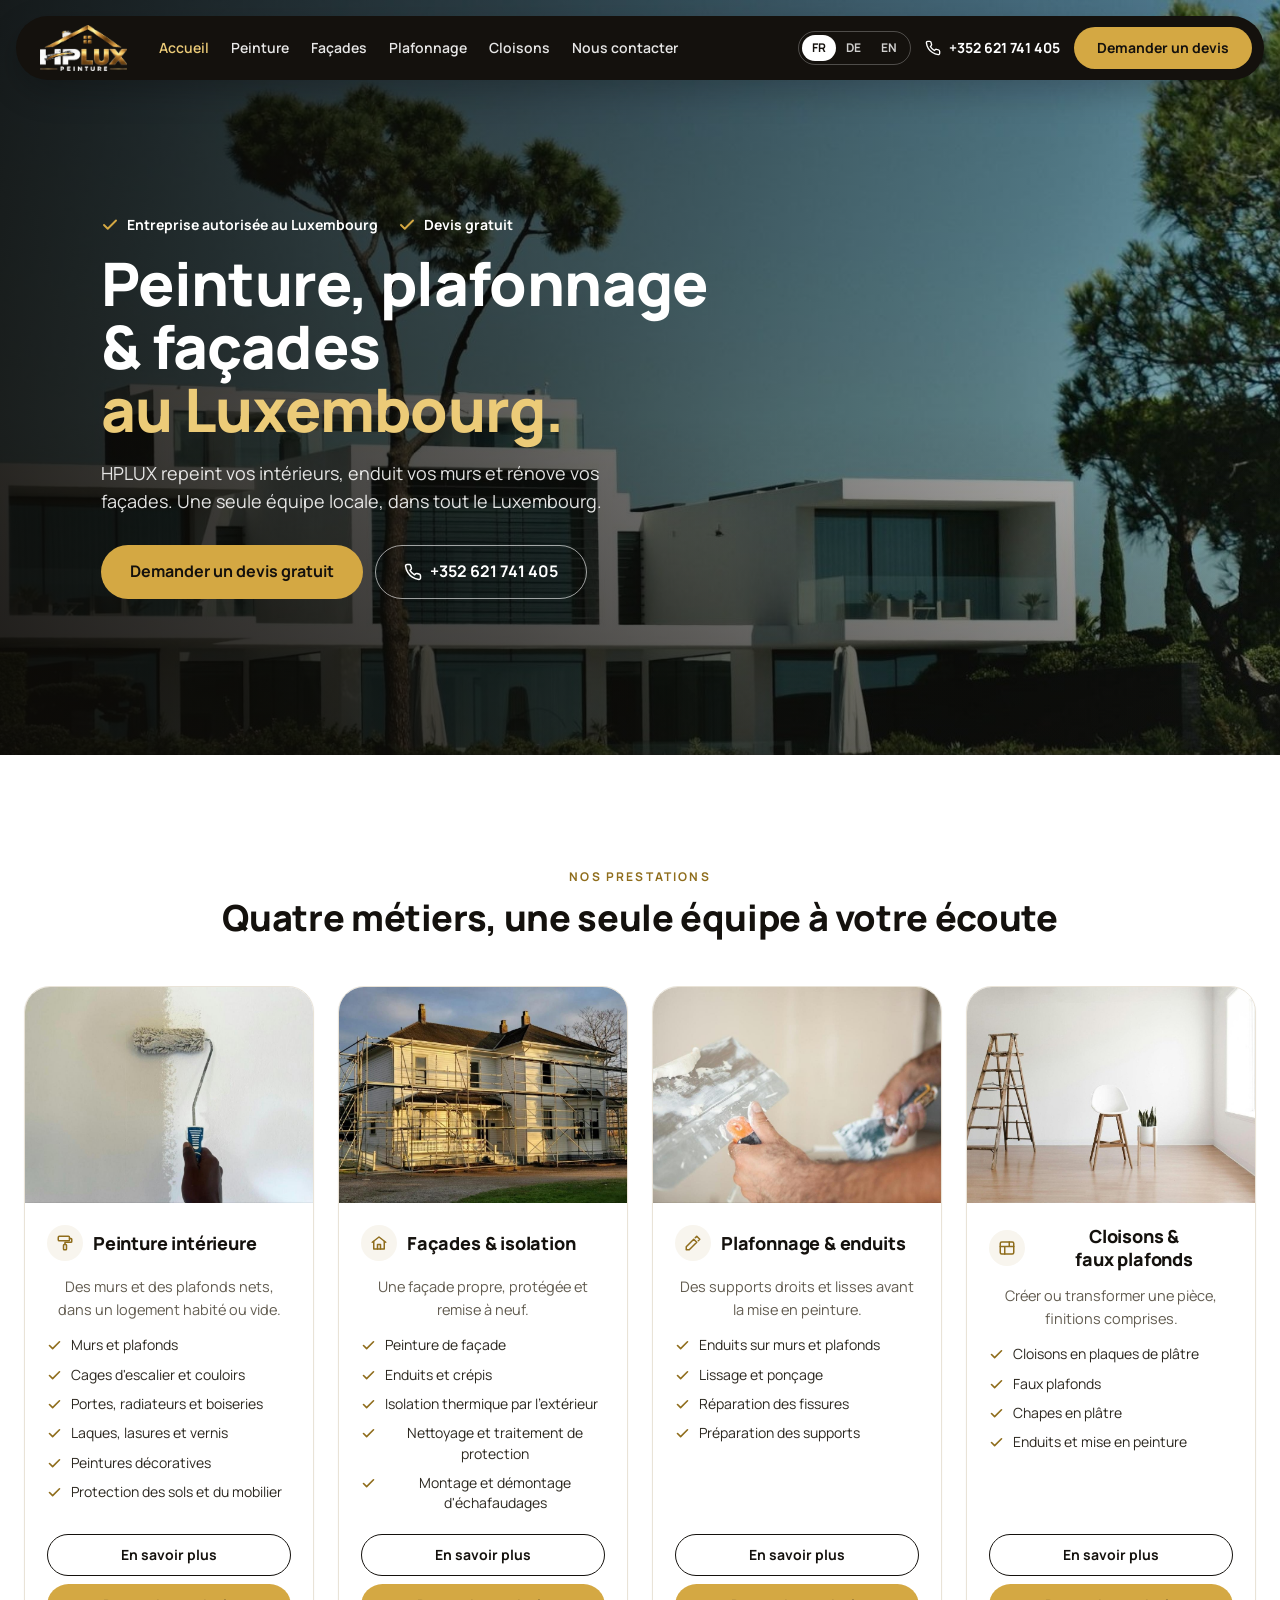
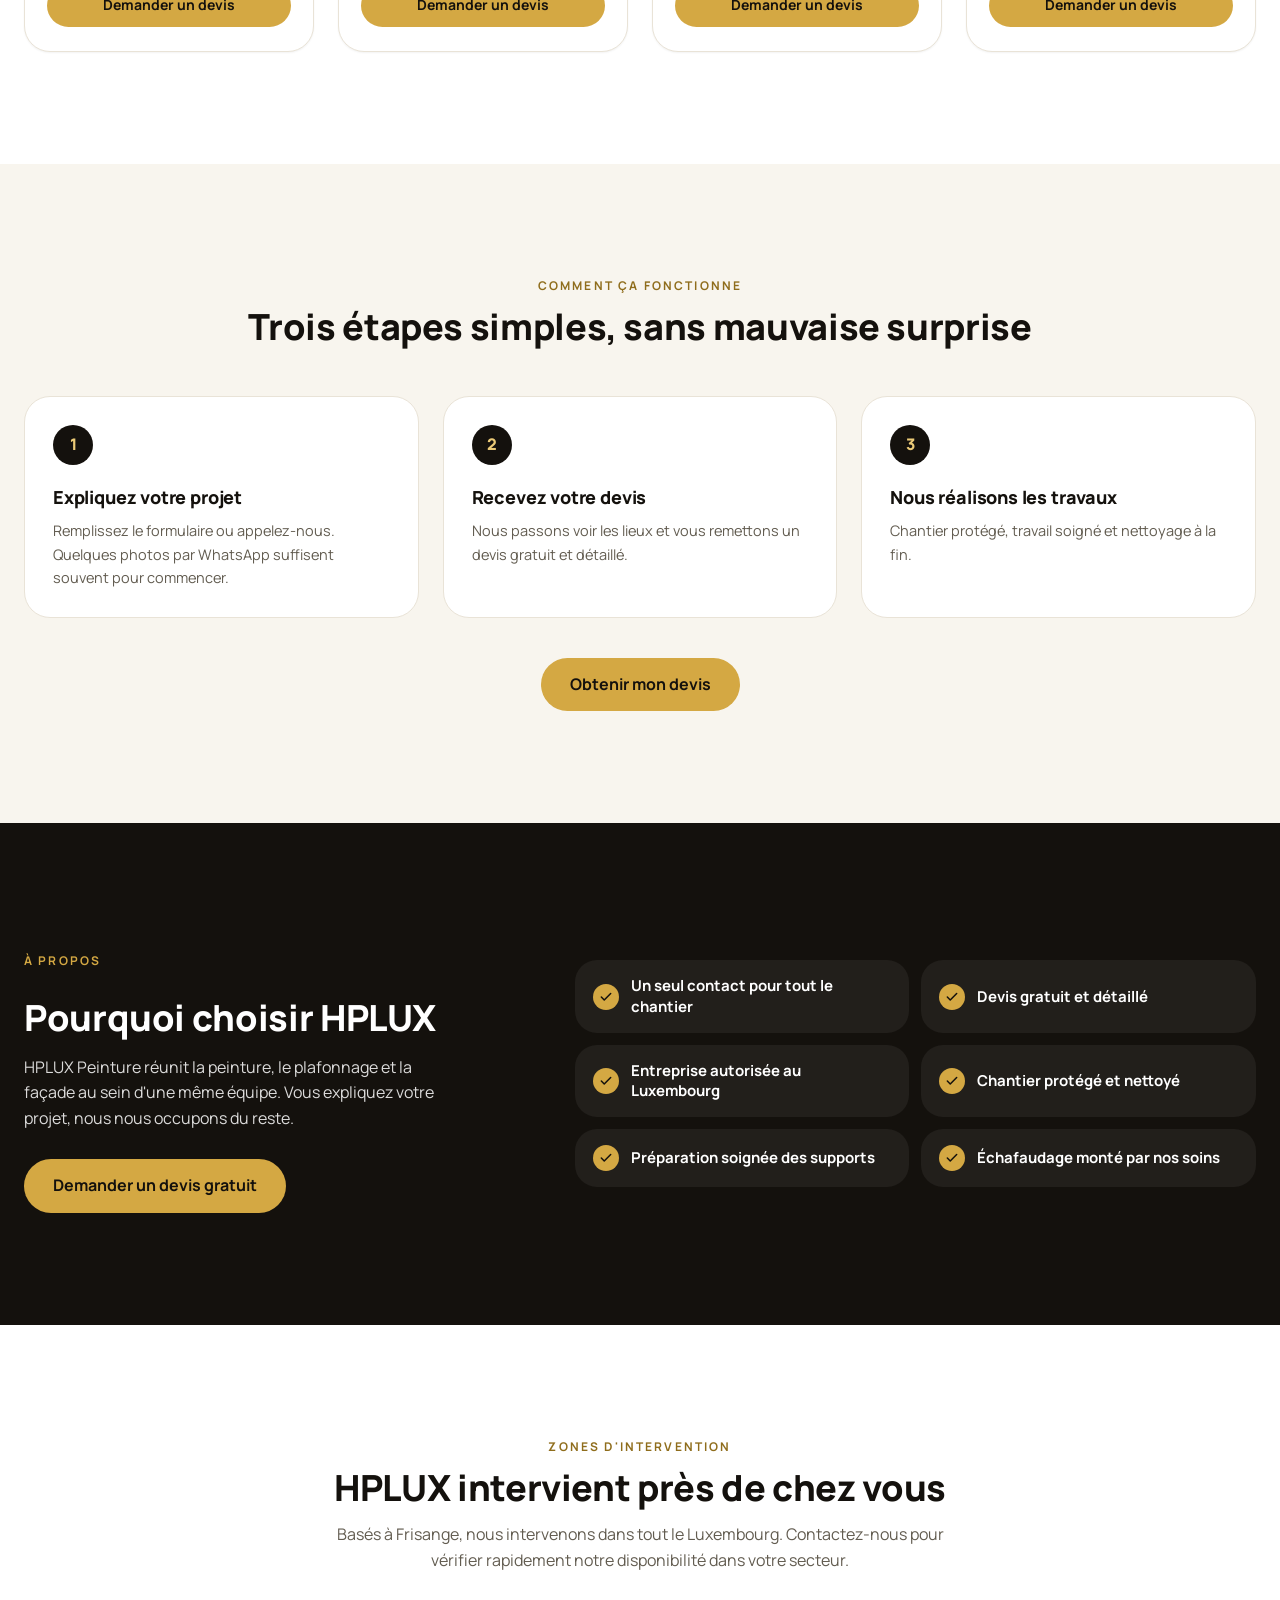
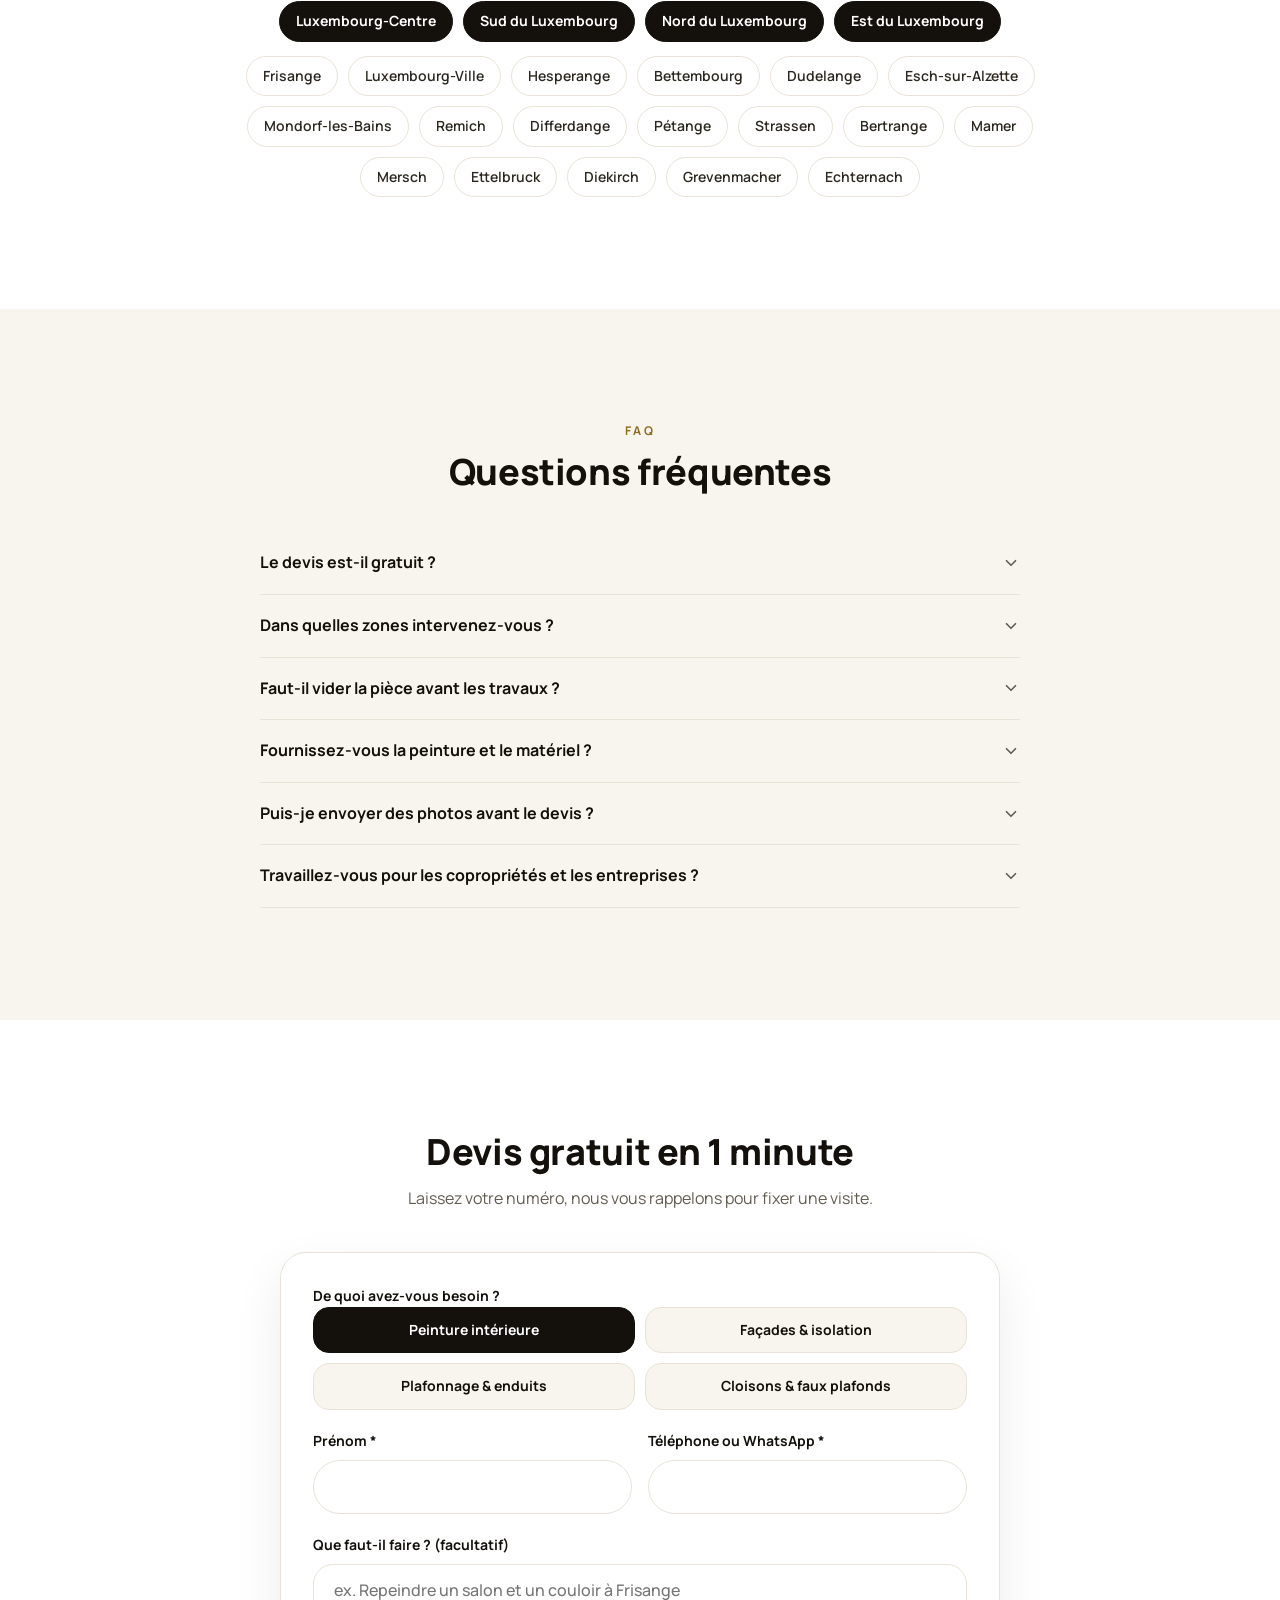
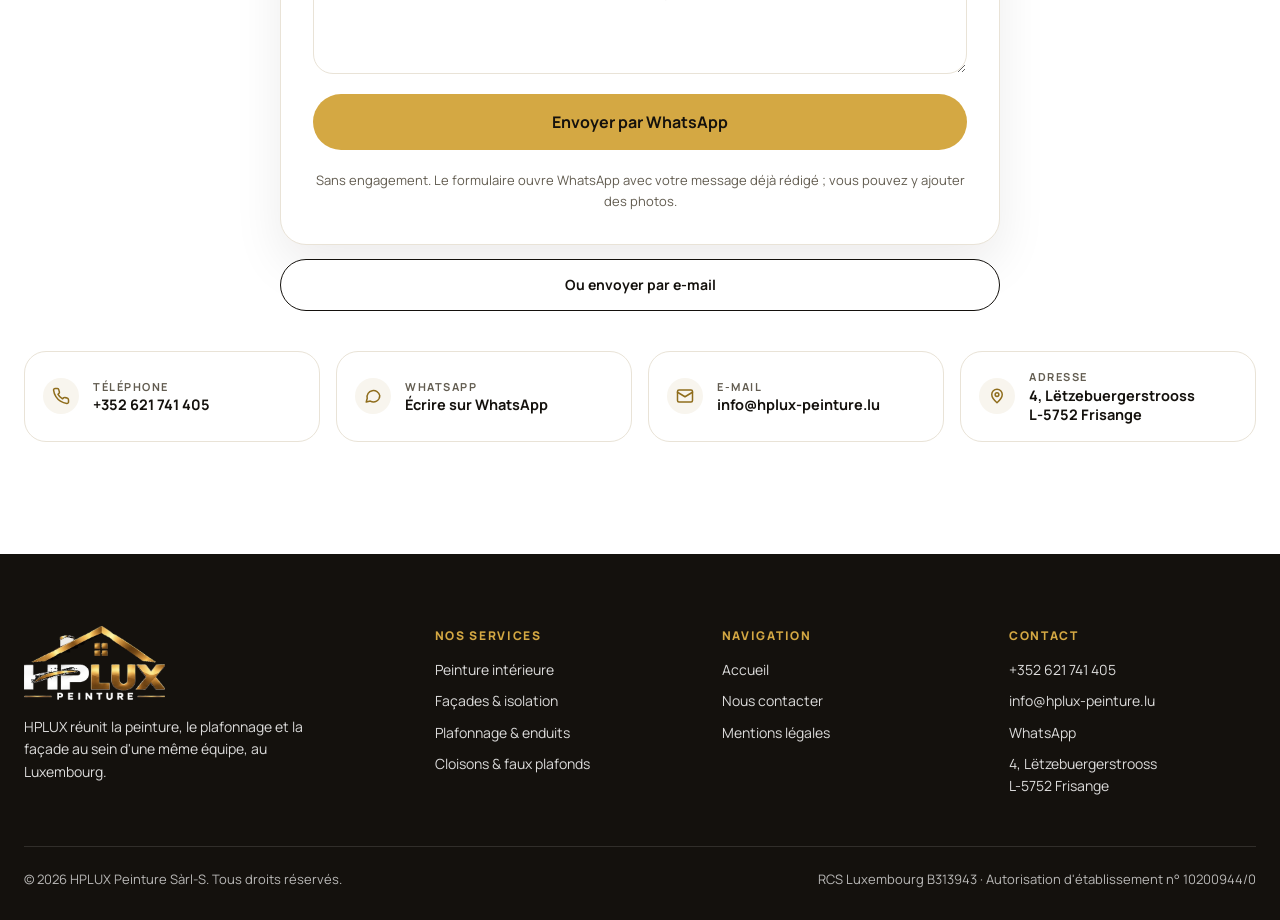
==== commit 39e6fc6b: "Site multipage : pages par prestation, contact, mentions légales" ====
--- a/index.html
+++ b/index.html
@@ -1,210 +1,25 @@
 <!DOCTYPE html>
-<html lang="fr">
+<html lang="fr" data-title="home_title">
 <head>
 <meta charset="utf-8">
 <meta name="viewport" content="width=device-width, initial-scale=1">
-<title>HPLUX Peinture</title>
-<meta name="description" content="HPLUX Peinture à Frisange : peinture intérieure, plafonnage, façades, crépis et isolation par l'extérieur partout au Luxembourg. Devis gratuit au +352 621 741 405.">
-<meta property="og:title" content="HPLUX – Peintre, plafonneur et façadier au Luxembourg">
-<meta property="og:description" content="Peinture intérieure, plafonnage et façades partout au Luxembourg. Devis gratuit.">
+<title>HPLUX Peinture – Peintre, plafonneur et façadier au Luxembourg</title>
+<meta name="description" content="HPLUX Peinture à Frisange : peinture intérieure, plafonnage, façades, crépis et isolation par l&#x27;extérieur partout au Luxembourg. Devis gratuit au +352 621 741 405.">
+<link rel="canonical" href="https://www.hplux-peinture.lu/">
+<meta property="og:title" content="HPLUX Peinture – Peintre, plafonneur et façadier au Luxembourg">
+<meta property="og:description" content="HPLUX Peinture à Frisange : peinture intérieure, plafonnage, façades, crépis et isolation par l&#x27;extérieur partout au Luxembourg. Devis gratuit au +352 621 741 405.">
 <meta property="og:type" content="website">
+<meta property="og:image" content="https://www.hplux-peinture.lu/hero.jpg">
 <meta name="theme-color" content="#14110d">
 <link rel="icon" type="image/png" href="icon.png">
 <link rel="apple-touch-icon" href="icon.png">
 <link rel="preconnect" href="https://fonts.googleapis.com">
 <link rel="preconnect" href="https://fonts.gstatic.com" crossorigin>
 <link href="https://fonts.googleapis.com/css2?family=Manrope:wght@400;500;600;700;800&display=swap" rel="stylesheet">
-<script type="application/ld+json">
-{"@context":"https://schema.org","@type":"HousePainter","name":"HPLUX Peinture Sàrl-S","url":"https://www.hplux-peinture.lu","telephone":"+352621741405","email":"info@hplux-peinture.lu","address":{"@type":"PostalAddress","streetAddress":"4, Lëtzebuergerstrooss","postalCode":"L-5752","addressLocality":"Frisange","addressCountry":"LU"},"areaServed":"Luxembourg"}
-</script>
-<style>
-/* Layout: same structure as orionluxembourg.lu (floating pill menu, photo opener, rounded service cards,
-   three steps on a tinted band, dark "why" band, zones, FAQ, quote form), in HPLUX black and gold. */
-:root{
-  --brand:#14110d;
-  --gold:#d4a843;
-  --gold-lt:#eccb78;
-  --gold-dk:#8f6d1c;
-  --tint:#f8f5ee;
-  --border:#e9e3d7;
-  --text:#1d1a15;
-  --muted:#625c50;
-  --font:"Manrope",ui-sans-serif,system-ui,-apple-system,"Segoe UI",Roboto,Arial,sans-serif;
-  color-scheme:light;
-}
-*{box-sizing:border-box}
-html{scroll-behavior:smooth;scroll-padding-top:96px;-webkit-text-size-adjust:100%}
-body{margin:0;font-family:var(--font);font-size:16px;line-height:1.6;color:var(--text);background:#fff;-webkit-font-smoothing:antialiased}
-img{display:block;max-width:100%;height:auto}
-a{color:inherit}
-p{margin:0}
-svg{display:block}
-:focus-visible{outline:3px solid var(--gold);outline-offset:3px}
-h1,h2,h3{margin:0;font-weight:800;letter-spacing:-.01em;text-wrap:balance}
-.container{width:min(1232px,100% - 40px);margin-inline:auto}
-.sec{padding:112px 0}
-.center{text-align:center}
-.eyebrow{font-size:12px;font-weight:700;letter-spacing:.18em;text-transform:uppercase;color:var(--gold-dk);margin-bottom:12px}
-.h2{font-size:clamp(28px,3vw,36px);line-height:1.12;color:var(--brand)}
-.lead{color:var(--muted);max-width:620px;margin:14px auto 0}
-.btn{display:inline-flex;align-items:center;justify-content:center;gap:8px;border-radius:999px;font:700 14px/1.2 var(--font);padding:12px 22px;text-decoration:none;border:1.5px solid transparent;cursor:pointer;transition:background-color .15s ease,color .15s ease}
-.btn-gold{background:var(--gold);color:var(--brand)}
-.btn-gold:hover{background:var(--gold-lt)}
-.btn-dark{background:var(--brand);color:#fff}
-.btn-dark:hover{background:#2a251d}
-.btn-outline{background:#fff;border-color:var(--brand);color:var(--brand)}
-.btn-outline:hover{background:var(--tint)}
-.btn-ghost{border-color:rgba(255,255,255,.6);color:#fff}
-.btn-ghost:hover{background:rgba(255,255,255,.12)}
-.btn-lg{font-size:16px;padding:16px 28px}
-
-/* floating menu */
-.nav-wrap{position:fixed;top:16px;left:16px;right:16px;z-index:50}
-.nav{position:relative;max-width:1440px;margin:0 auto;height:64px;padding:8px 12px 8px 24px;background:var(--brand);border-radius:999px;display:flex;align-items:center;gap:18px;box-shadow:0 12px 32px rgba(0,0,0,.22)}
-.nav .brand img{height:46px;width:auto}
-.nav-links{display:flex;gap:22px;margin-left:14px}
-.nav-links a{color:rgba(255,255,255,.9);font-size:14px;font-weight:600;text-decoration:none;white-space:nowrap}
-.nav-links a:hover{color:var(--gold-lt)}
-.nav-right{margin-left:auto;display:flex;align-items:center;gap:14px}
-.lang{display:flex;border:1px solid rgba(255,255,255,.25);border-radius:999px;padding:3px}
-.lang button{font:700 12px/1 var(--font);color:rgba(255,255,255,.8);background:none;border:0;border-radius:999px;padding:7px 10px;cursor:pointer}
-.lang button[aria-pressed="true"]{background:#fff;color:var(--brand)}
-.nav-phone{display:flex;align-items:center;gap:8px;color:#fff;font-size:14px;font-weight:700;text-decoration:none;white-space:nowrap}
-.burger{display:none;width:44px;height:44px;border-radius:999px;border:1px solid rgba(255,255,255,.25);background:none;color:#fff;cursor:pointer;place-items:center}
-
-/* opener */
-.hero{position:relative;padding:214px 0 156px;color:#fff;background:#1c1914;overflow:hidden}
-.hero-bg{position:absolute;inset:0;width:100%;height:100%;object-fit:cover;object-position:center 82%}
-.hero::after{content:"";position:absolute;inset:0;background:linear-gradient(90deg,rgba(12,10,7,.88) 0%,rgba(12,10,7,.66) 40%,rgba(12,10,7,.2) 100%),linear-gradient(0deg,rgba(12,10,7,.4),rgba(12,10,7,0) 45%)}
-.hero .container{position:relative;z-index:1}
-.hero-inner{max-width:760px;margin-left:clamp(0px,6vw,104px)}
-.badges{display:flex;flex-wrap:wrap;gap:8px 20px;font-size:14px;font-weight:700;margin-bottom:16px}
-.badges span{display:inline-flex;align-items:center;gap:8px}
-.badges svg{color:var(--gold)}
-.hero h1{font-size:clamp(38px,5vw,60px);line-height:1.05}
-.hero h1 span{display:block;color:var(--gold-lt)}
-.hero-text{font-size:18px;line-height:28px;color:rgba(255,255,255,.88);max-width:540px;margin-top:18px}
-.hero-cta{display:flex;flex-wrap:wrap;gap:12px;margin-top:30px}
-
-/* service cards */
-.cards{display:grid;grid-template-columns:repeat(4,minmax(0,1fr));gap:24px;margin-top:48px}
-.card{background:#fff;border:1px solid var(--border);border-radius:26px;overflow:hidden;display:flex;flex-direction:column;box-shadow:0 1px 2px rgba(20,17,13,.05)}
-.card > img{width:100%;aspect-ratio:4/3;object-fit:cover}
-.card-body{padding:22px 22px 24px;display:flex;flex-direction:column;gap:14px;flex:1}
-.card-head{display:flex;align-items:center;gap:10px}
-.ico{width:36px;height:36px;border-radius:999px;background:var(--tint);color:var(--gold-dk);display:grid;place-items:center;flex:none}
-.card h3{font-size:18px;line-height:1.25;color:var(--brand)}
-.card-body > p{font-size:14.5px;color:var(--muted)}
-.checks{list-style:none;margin:0;padding:0;display:grid;gap:9px;font-size:14px;line-height:1.45}
-.checks li{display:flex;gap:9px;align-items:flex-start;color:#2c2820}
-.checks svg{flex:none;margin-top:3px;color:var(--gold-dk)}
-.card .btn{margin-top:auto;width:100%}
-
-/* three steps */
-.tint{background:var(--tint)}
-.steps{display:grid;grid-template-columns:repeat(3,minmax(0,1fr));gap:24px;margin-top:48px;text-align:left}
-.step{background:#fff;border:1px solid var(--border);border-radius:26px;padding:28px}
-.num{width:40px;height:40px;border-radius:999px;background:var(--brand);color:var(--gold-lt);display:grid;place-items:center;font-weight:800;margin-bottom:18px}
-.step h3{font-size:18px;color:var(--brand)}
-.step p{margin-top:8px;font-size:14.5px;color:var(--muted)}
-.after-cta{margin-top:40px}
-
-/* why */
-.dark{background:var(--brand);color:#fff}
-.why{display:grid;grid-template-columns:minmax(0,5fr) minmax(0,7fr);gap:64px;align-items:center}
-.dark .eyebrow{color:var(--gold)}
-.dark .h2{color:#fff}
-.why-text p{color:rgba(255,255,255,.85);margin:16px 0 28px;max-width:440px}
-.feats{display:grid;grid-template-columns:1fr 1fr;gap:12px}
-.feat{background:rgba(255,255,255,.06);border-radius:22px;padding:16px 18px;display:flex;align-items:center;gap:12px;font-size:15px;font-weight:700;line-height:1.35}
-.tick{width:26px;height:26px;border-radius:999px;background:var(--gold);color:var(--brand);display:grid;place-items:center;flex:none}
-
-/* zones */
-.chips{display:flex;flex-wrap:wrap;justify-content:center;gap:10px;max-width:860px;margin:28px auto 0}
-.chip{border:1px solid var(--border);background:#fff;border-radius:999px;font-size:14px;font-weight:600;padding:8px 16px;color:#2c2820}
-.chip-dark{background:var(--brand);border-color:var(--brand);color:#fff;font-weight:700}
-
-/* faq */
-.faq{max-width:760px;margin:40px auto 0;text-align:left}
-.faq details{border-bottom:1px solid var(--border)}
-.faq summary{list-style:none;cursor:pointer;display:flex;justify-content:space-between;align-items:center;gap:16px;padding:18px 0;font-weight:700;color:var(--brand)}
-.faq summary::-webkit-details-marker{display:none}
-.faq summary svg{flex:none;color:var(--muted);transition:transform .2s ease}
-.faq details[open] summary svg{transform:rotate(180deg)}
-.faq details p{padding:0 0 18px;color:var(--muted);max-width:640px}
-
-/* quote form */
-.form-card{max-width:720px;margin:40px auto 0;background:#fff;border:1px solid var(--border);border-radius:26px;padding:32px;box-shadow:0 20px 50px rgba(20,17,13,.08);text-align:left;display:grid;gap:20px}
-.form-card label,.form-card legend{font-size:14px;font-weight:700;color:var(--brand);padding:0}
-.choices{border:0;margin:0;padding:0;display:grid;gap:10px}
-.choice-grid{display:grid;grid-template-columns:1fr 1fr;gap:10px}
-.choice{border:1px solid var(--border);background:var(--tint);border-radius:16px;padding:13px 14px;font:700 14px/1.3 var(--font);color:var(--brand);cursor:pointer;text-align:center}
-.choice[aria-pressed="true"]{background:var(--brand);border-color:var(--brand);color:#fff}
-.row2{display:grid;grid-template-columns:1fr 1fr;gap:16px}
-.field{display:grid;gap:8px}
-.field input,.field textarea{font:500 16px/1.4 var(--font);color:var(--text);background:#fff;border:1px solid var(--border);width:100%}
-.field input{height:54px;border-radius:999px;padding:0 20px}
-.field textarea{min-height:110px;border-radius:20px;padding:14px 20px;resize:vertical}
-.field input:focus,.field textarea:focus{outline:none;border-color:var(--gold-dk);box-shadow:0 0 0 3px rgba(212,168,67,.28)}
-.form-card .btn-lg{width:100%;height:56px}
-.form-note{font-size:13px;color:var(--muted);text-align:center}
-.form-error{color:#a3231c;font-size:14.5px;font-weight:700}
-.form-ready{background:var(--tint);border-radius:16px;padding:14px 18px;font-size:15px}
-.form-ready a{font-weight:800}
-.alt-send{max-width:720px;margin:14px auto 0}
-.alt-send .btn{width:100%;height:52px}
-.infos{display:grid;grid-template-columns:repeat(4,minmax(0,1fr));gap:16px;margin-top:40px;text-align:left}
-.info{border:1px solid var(--border);border-radius:22px;padding:16px 18px;display:flex;align-items:center;gap:14px;background:#fff;text-decoration:none}
-.info .ico{background:var(--tint)}
-.info small{display:block;font-size:11px;font-weight:700;letter-spacing:.14em;text-transform:uppercase;color:var(--muted)}
-.info b{display:block;font-size:14.5px;color:var(--brand);line-height:1.35;overflow-wrap:anywhere}
-
-/* footer */
-.footer{background:var(--brand);color:rgba(255,255,255,.85);font-size:14px}
-.foot-grid{display:grid;grid-template-columns:minmax(0,1.5fr) repeat(3,minmax(0,1fr));gap:40px;padding:72px 0 48px}
-.footer img{height:74px;width:auto;margin-bottom:16px}
-.footer h3{font-size:12px;letter-spacing:.14em;text-transform:uppercase;color:var(--gold);margin-bottom:14px}
-.footer ul{list-style:none;margin:0;padding:0;display:grid;gap:9px}
-.footer a{text-decoration:none}
-.footer a:hover{color:var(--gold-lt)}
-.foot-bottom{border-top:1px solid rgba(255,255,255,.12);padding:22px 0 30px;display:flex;flex-wrap:wrap;gap:8px 24px;justify-content:space-between;font-size:13px;color:rgba(255,255,255,.7)}
-
-@media (max-width:1180px){
-  .nav-links{display:none;position:absolute;top:76px;left:0;right:0;margin:0;background:var(--brand);border-radius:24px;padding:10px 24px 14px;flex-direction:column;gap:0;box-shadow:0 12px 32px rgba(0,0,0,.22)}
-  .nav-links a{padding:13px 0;font-size:16px;border-bottom:1px solid rgba(255,255,255,.1)}
-  .nav-links a:last-child{border-bottom:0}
-  .nav.open .nav-links{display:flex}
-  .burger{display:grid}
-  .cards{grid-template-columns:repeat(2,minmax(0,1fr))}
-  .infos{grid-template-columns:repeat(2,minmax(0,1fr))}
-  .why{grid-template-columns:1fr;gap:40px}
-  .foot-grid{grid-template-columns:1fr 1fr}
-}
-@media (max-width:760px){
-  .sec{padding:76px 0}
-  .nav-wrap{top:10px;left:10px;right:10px}
-  .nav{height:58px;padding:6px 8px 6px 16px;gap:10px}
-  .nav .brand img{height:40px}
-  .nav-links{top:68px}
-  .nav-phone span,.nav-cta{display:none}
-  .nav-phone{width:42px;height:42px;border-radius:999px;border:1px solid rgba(255,255,255,.25);justify-content:center}
-  .burger{width:42px;height:42px}
-  .nav-right{gap:8px}
-  .hero{padding:132px 0 76px}
-  .hero-bg{object-position:28% 82%}
-  .hero::after{background:linear-gradient(90deg,rgba(12,10,7,.86),rgba(12,10,7,.6))}
-  .hero-inner{margin-left:0}
-  .hero-text{font-size:16.5px;line-height:26px}
-  .cards,.steps,.feats,.infos,.row2{grid-template-columns:1fr}
-  .form-card{padding:22px 18px}
-  .foot-grid{grid-template-columns:1fr;gap:30px;padding:56px 0 36px}
-}
-@media (max-width:420px){.lang button{padding:7px 8px}}
-@media (prefers-reduced-motion:reduce){html{scroll-behavior:auto}.btn,.faq summary svg{transition:none}}
-</style>
+<link rel="stylesheet" href="styles.css">
+<script type="application/ld+json">{"@context": "https://schema.org", "@type": "HousePainter", "name": "HPLUX Peinture Sàrl-S", "url": "https://www.hplux-peinture.lu/", "telephone": "+352621741405", "email": "info@hplux-peinture.lu", "image": "https://www.hplux-peinture.lu/hero.jpg", "address": {"@type": "PostalAddress", "streetAddress": "4, Lëtzebuergerstrooss", "postalCode": "L-5752", "addressLocality": "Frisange", "addressCountry": "LU"}, "areaServed": "Luxembourg"}</script>
 </head>
 <body id="top">
-
 <svg width="0" height="0" style="position:absolute" aria-hidden="true">
   <defs>
     <symbol id="i-check" viewBox="0 0 24 24" fill="none" stroke="currentColor" stroke-width="2.6" stroke-linecap="round" stroke-linejoin="round"><path d="M20 6 9 17l-5-5"/></symbol>
@@ -218,20 +33,14 @@
     <symbol id="i-home" viewBox="0 0 24 24" fill="none" stroke="currentColor" stroke-width="2" stroke-linecap="round" stroke-linejoin="round"><path d="M3 11 12 4l9 7"/><path d="M5 10v10h14V10"/><path d="M10 20v-6h4v6"/></symbol>
     <symbol id="i-trowel" viewBox="0 0 24 24" fill="none" stroke="currentColor" stroke-width="2" stroke-linecap="round" stroke-linejoin="round"><path d="M3 17 13 7l4 4L7 21H3v-4z"/><path d="m15 5 2-2 4 4-2 2"/></symbol>
     <symbol id="i-wall" viewBox="0 0 24 24" fill="none" stroke="currentColor" stroke-width="2" stroke-linecap="round" stroke-linejoin="round"><rect x="3" y="4" width="18" height="16" rx="2"/><path d="M3 10h18M9 10v10M15 4v6"/></symbol>
+      <symbol id="i-homeline" viewBox="0 0 24 24" fill="none" stroke="currentColor" stroke-width="2" stroke-linecap="round" stroke-linejoin="round"><path d="M3 11 12 4l9 7"/><path d="M5 10v10h14V10"/></symbol>
   </defs>
 </svg>
-
 <header class="nav-wrap">
   <div class="nav" id="nav">
-    <a class="brand" href="#top" aria-label="HPLUX Peinture"><img src="logo-blanc.png" alt="HPLUX Peinture" width="420" height="221"></a>
+    <a class="brand" href="index.html" aria-label="HPLUX Peinture"><img src="logo-blanc.png" alt="HPLUX Peinture" width="420" height="221"></a>
     <nav class="nav-links" id="nav-links" aria-label="Navigation">
-      <a href="#top" data-i18n="n_home">Accueil</a>
-      <a href="#prestations" data-i18n="n_serv">Prestations</a>
-      <a href="#etapes" data-i18n="n_steps">Comment ça marche</a>
-      <a href="#pourquoi" data-i18n="n_why">Pourquoi HPLUX</a>
-      <a href="#zones" data-i18n="n_zones">Zones</a>
-      <a href="#faq">FAQ</a>
-      <a href="#contact" data-i18n="n_contact">Nous contacter</a>
+      <a href="index.html" aria-current="page"><span data-i18n="n_home">Accueil</span></a><a href="peinture-interieure.html"><span data-i18n="n_p">Peinture</span></a><a href="facades-isolation.html"><span data-i18n="n_f">Façades</span></a><a href="plafonnage-enduits.html"><span data-i18n="n_pl">Plafonnage</span></a><a href="cloisons-faux-plafonds.html"><span data-i18n="n_c">Cloisons</span></a><a href="contact.html"><span data-i18n="n_contact">Nous contacter</span></a>
     </nav>
     <div class="nav-right">
       <div class="lang" role="group" aria-label="Langue">
@@ -239,27 +48,26 @@
         <button type="button" data-lang="de" aria-pressed="false">DE</button>
         <button type="button" data-lang="en" aria-pressed="false">EN</button>
       </div>
-      <a class="nav-phone" href="tel:+352621741405" aria-label="+352 621 741 405"><svg width="16" height="16"><use href="#i-phone"/></svg><span>+352 621 741 405</span></a>
-      <a class="btn btn-gold nav-cta" href="#contact" data-i18n="n_cta">Demander un devis</a>
-      <button class="burger" type="button" id="burger" aria-expanded="false" aria-controls="nav-links" aria-label="Menu"><svg width="20" height="20"><use href="#i-menu"/></svg></button>
+      <a class="nav-phone" href="tel:+352621741405" aria-label="+352 621 741 405"><svg width="16" height="16" aria-hidden="true"><use href="#i-phone"/></svg><span>+352 621 741 405</span></a>
+      <a class="btn btn-gold nav-cta" href="contact.html"><span data-i18n="n_cta">Demander un devis</span></a>
+      <button class="burger" type="button" id="burger" aria-expanded="false" aria-controls="nav-links" aria-label="Menu"><svg width="20" height="20" aria-hidden="true"><use href="#i-menu"/></svg></button>
     </div>
   </div>
 </header>
-
 <main>
 <section class="hero">
   <img class="hero-bg" src="hero.jpg" alt="" width="1568" height="882">
   <div class="container">
     <div class="hero-inner">
       <div class="badges">
-        <span><svg width="18" height="18"><use href="#i-check"/></svg><span data-i18n="h_b1">Entreprise autorisée au Luxembourg</span></span>
-        <span><svg width="18" height="18"><use href="#i-check"/></svg><span data-i18n="h_b2">Devis gratuit</span></span>
-      </div>
-      <h1><span style="color:inherit" data-i18n="h_1">Peinture, plafonnage &amp; façades</span><span data-i18n="h_2">au Luxembourg.</span></h1>
-      <p class="hero-text" data-i18n="h_p">HPLUX repeint vos intérieurs, enduit vos murs et rénove vos façades. Une seule équipe locale, dans tout le Luxembourg.</p>
+        <span><svg width="18" height="18" aria-hidden="true"><use href="#i-check"/></svg><span data-i18n="h_b1">Entreprise autorisée au Luxembourg</span></span>
+        <span><svg width="18" height="18" aria-hidden="true"><use href="#i-check"/></svg><span data-i18n="h_b2">Devis gratuit</span></span>
+      </div>
+      <h1><span data-i18n="h_1" style="color:inherit">Peinture, plafonnage &amp; façades</span><span data-i18n="h_2">au Luxembourg.</span></h1>
+      <p data-i18n="h_p" class="hero-text">HPLUX repeint vos intérieurs, enduit vos murs et rénove vos façades. Une seule équipe locale, dans tout le Luxembourg.</p>
       <div class="hero-cta">
-        <a class="btn btn-gold btn-lg" href="#contact" data-i18n="h_c1">Demander un devis gratuit</a>
-        <a class="btn btn-ghost btn-lg" href="tel:+352621741405"><svg width="18" height="18"><use href="#i-phone"/></svg>+352 621 741 405</a>
+        <a class="btn btn-gold btn-lg" href="#devis"><span data-i18n="h_c1">Demander un devis gratuit</span></a>
+        <a class="btn btn-ghost btn-lg" href="tel:+352621741405"><svg width="18" height="18" aria-hidden="true"><use href="#i-phone"/></svg>+352 621 741 405</a>
       </div>
     </div>
   </div>
@@ -267,171 +75,123 @@
 
 <section class="sec" id="prestations">
   <div class="container center">
-    <p class="eyebrow" data-i18n="s_ey">Nos prestations</p>
-    <h2 class="h2" data-i18n="s_h">Quatre métiers, une seule équipe à votre écoute</h2>
-    <div class="cards" style="text-align:left">
-      <article class="card">
-        <img src="peinture.jpg" alt="Peinture d'un mur au rouleau" width="967" height="726" loading="lazy">
-        <div class="card-body">
-          <div class="card-head"><span class="ico"><svg width="18" height="18"><use href="#i-roller"/></svg></span><h3 data-i18n="c1_t">Peinture intérieure</h3></div>
+    <p data-i18n="s_ey" class="eyebrow">Nos prestations</p>
+    <h2 data-i18n="s_h" class="h2">Quatre métiers, une seule équipe à votre écoute</h2>
+    <div class="cards"><article class="card">
+        <a href="peinture-interieure.html" tabindex="-1" aria-hidden="true"><img src="peinture.jpg" alt="Application de peinture blanche au rouleau sur un mur" width="967" height="726" loading="lazy"></a>
+        <div class="card-body">
+          <div class="card-head"><span class="ico"><svg width="18" height="18" aria-hidden="true"><use href="#i-roller"/></svg></span><h3><a class="plain" href="peinture-interieure.html"><span data-i18n="c1_t">Peinture intérieure</span></a></h3></div>
           <p data-i18n="c1_d">Des murs et des plafonds nets, dans un logement habité ou vide.</p>
-          <ul class="checks">
-            <li><svg width="15" height="15"><use href="#i-check"/></svg><span data-i18n="c1_1">Murs et plafonds</span></li>
-            <li><svg width="15" height="15"><use href="#i-check"/></svg><span data-i18n="c1_2">Cages d'escalier et couloirs</span></li>
-            <li><svg width="15" height="15"><use href="#i-check"/></svg><span data-i18n="c1_3">Portes, radiateurs et boiseries</span></li>
-            <li><svg width="15" height="15"><use href="#i-check"/></svg><span data-i18n="c1_4">Laques, lasures et vernis</span></li>
-            <li><svg width="15" height="15"><use href="#i-check"/></svg><span data-i18n="c1_5">Peintures décoratives</span></li>
-            <li><svg width="15" height="15"><use href="#i-check"/></svg><span data-i18n="c1_6">Protection des sols et du mobilier</span></li>
-          </ul>
-          <a class="btn btn-gold btn-gap" href="#contact" data-pick="0" data-i18n="n_cta">Demander un devis</a>
-        </div>
-      </article>
-      <article class="card">
-        <img src="facade.jpg" alt="Maison avec échafaudage pendant des travaux de façade" width="967" height="726" loading="lazy">
-        <div class="card-body">
-          <div class="card-head"><span class="ico"><svg width="18" height="18"><use href="#i-home"/></svg></span><h3 data-i18n="c2_t">Façades &amp; isolation</h3></div>
+          <ul class="checks"><li><svg width="15" height="15" aria-hidden="true"><use href="#i-check"/></svg><span data-i18n="c1_1">Murs et plafonds</span></li><li><svg width="15" height="15" aria-hidden="true"><use href="#i-check"/></svg><span data-i18n="c1_2">Cages d'escalier et couloirs</span></li><li><svg width="15" height="15" aria-hidden="true"><use href="#i-check"/></svg><span data-i18n="c1_3">Portes, radiateurs et boiseries</span></li><li><svg width="15" height="15" aria-hidden="true"><use href="#i-check"/></svg><span data-i18n="c1_4">Laques, lasures et vernis</span></li><li><svg width="15" height="15" aria-hidden="true"><use href="#i-check"/></svg><span data-i18n="c1_5">Peintures décoratives</span></li><li><svg width="15" height="15" aria-hidden="true"><use href="#i-check"/></svg><span data-i18n="c1_6">Protection des sols et du mobilier</span></li></ul>
+          <div class="card-btns">
+            <a class="btn btn-outline" href="peinture-interieure.html"><span data-i18n="more">En savoir plus</span></a>
+            <a class="btn btn-gold" href="#devis" data-pick="0"><span data-i18n="n_cta">Demander un devis</span></a>
+          </div>
+        </div>
+      </article><article class="card">
+        <a href="facades-isolation.html" tabindex="-1" aria-hidden="true"><img src="facade.jpg" alt="Maison entourée d&#x27;un échafaudage pendant des travaux de façade" width="967" height="726" loading="lazy"></a>
+        <div class="card-body">
+          <div class="card-head"><span class="ico"><svg width="18" height="18" aria-hidden="true"><use href="#i-home"/></svg></span><h3><a class="plain" href="facades-isolation.html"><span data-i18n="c2_t">Façades &amp; isolation</span></a></h3></div>
           <p data-i18n="c2_d">Une façade propre, protégée et remise à neuf.</p>
-          <ul class="checks">
-            <li><svg width="15" height="15"><use href="#i-check"/></svg><span data-i18n="c2_1">Peinture de façade</span></li>
-            <li><svg width="15" height="15"><use href="#i-check"/></svg><span data-i18n="c2_2">Enduits et crépis</span></li>
-            <li><svg width="15" height="15"><use href="#i-check"/></svg><span data-i18n="c2_3">Isolation thermique par l'extérieur</span></li>
-            <li><svg width="15" height="15"><use href="#i-check"/></svg><span data-i18n="c2_4">Nettoyage et traitement de protection</span></li>
-            <li><svg width="15" height="15"><use href="#i-check"/></svg><span data-i18n="c2_5">Montage et démontage d'échafaudages</span></li>
-          </ul>
-          <a class="btn btn-gold btn-gap" href="#contact" data-pick="1" data-i18n="n_cta">Demander un devis</a>
-        </div>
-      </article>
-      <article class="card">
-        <img src="plafonnage.jpg" alt="Plafonneur avec platoir et couteau à enduire" width="967" height="726" loading="lazy">
-        <div class="card-body">
-          <div class="card-head"><span class="ico"><svg width="18" height="18"><use href="#i-trowel"/></svg></span><h3 data-i18n="c3_t">Plafonnage &amp; enduits</h3></div>
+          <ul class="checks"><li><svg width="15" height="15" aria-hidden="true"><use href="#i-check"/></svg><span data-i18n="c2_1">Peinture de façade</span></li><li><svg width="15" height="15" aria-hidden="true"><use href="#i-check"/></svg><span data-i18n="c2_2">Enduits et crépis</span></li><li><svg width="15" height="15" aria-hidden="true"><use href="#i-check"/></svg><span data-i18n="c2_3">Isolation thermique par l'extérieur</span></li><li><svg width="15" height="15" aria-hidden="true"><use href="#i-check"/></svg><span data-i18n="c2_4">Nettoyage et traitement de protection</span></li><li><svg width="15" height="15" aria-hidden="true"><use href="#i-check"/></svg><span data-i18n="c2_5">Montage et démontage d'échafaudages</span></li></ul>
+          <div class="card-btns">
+            <a class="btn btn-outline" href="facades-isolation.html"><span data-i18n="more">En savoir plus</span></a>
+            <a class="btn btn-gold" href="#devis" data-pick="1"><span data-i18n="n_cta">Demander un devis</span></a>
+          </div>
+        </div>
+      </article><article class="card">
+        <a href="plafonnage-enduits.html" tabindex="-1" aria-hidden="true"><img src="plafonnage.jpg" alt="Mains d&#x27;un plafonneur avec couteau à enduire et platoir" width="967" height="726" loading="lazy"></a>
+        <div class="card-body">
+          <div class="card-head"><span class="ico"><svg width="18" height="18" aria-hidden="true"><use href="#i-trowel"/></svg></span><h3><a class="plain" href="plafonnage-enduits.html"><span data-i18n="c3_t">Plafonnage &amp; enduits</span></a></h3></div>
           <p data-i18n="c3_d">Des supports droits et lisses avant la mise en peinture.</p>
-          <ul class="checks">
-            <li><svg width="15" height="15"><use href="#i-check"/></svg><span data-i18n="c3_1">Enduits sur murs et plafonds</span></li>
-            <li><svg width="15" height="15"><use href="#i-check"/></svg><span data-i18n="c3_2">Lissage et ponçage</span></li>
-            <li><svg width="15" height="15"><use href="#i-check"/></svg><span data-i18n="c3_3">Réparation des fissures</span></li>
-            <li><svg width="15" height="15"><use href="#i-check"/></svg><span data-i18n="c3_4">Préparation des supports</span></li>
-          </ul>
-          <a class="btn btn-gold btn-gap" href="#contact" data-pick="2" data-i18n="n_cta">Demander un devis</a>
-        </div>
-      </article>
-      <article class="card">
-        <img src="interieur.jpg" alt="Pièce rénovée aux murs blancs avec une échelle de peintre" width="967" height="725" loading="lazy">
-        <div class="card-body">
-          <div class="card-head"><span class="ico"><svg width="18" height="18"><use href="#i-wall"/></svg></span><h3 data-i18n="c4_t">Cloisons &amp; faux plafonds</h3></div>
+          <ul class="checks"><li><svg width="15" height="15" aria-hidden="true"><use href="#i-check"/></svg><span data-i18n="c3_1">Enduits sur murs et plafonds</span></li><li><svg width="15" height="15" aria-hidden="true"><use href="#i-check"/></svg><span data-i18n="c3_2">Lissage et ponçage</span></li><li><svg width="15" height="15" aria-hidden="true"><use href="#i-check"/></svg><span data-i18n="c3_3">Réparation des fissures</span></li><li><svg width="15" height="15" aria-hidden="true"><use href="#i-check"/></svg><span data-i18n="c3_4">Préparation des supports</span></li></ul>
+          <div class="card-btns">
+            <a class="btn btn-outline" href="plafonnage-enduits.html"><span data-i18n="more">En savoir plus</span></a>
+            <a class="btn btn-gold" href="#devis" data-pick="2"><span data-i18n="n_cta">Demander un devis</span></a>
+          </div>
+        </div>
+      </article><article class="card">
+        <a href="cloisons-faux-plafonds.html" tabindex="-1" aria-hidden="true"><img src="interieur.jpg" alt="Pièce rénovée aux murs blancs avec une échelle de peintre" width="967" height="726" loading="lazy"></a>
+        <div class="card-body">
+          <div class="card-head"><span class="ico"><svg width="18" height="18" aria-hidden="true"><use href="#i-wall"/></svg></span><h3><a class="plain" href="cloisons-faux-plafonds.html"><span data-i18n="c4_t">Cloisons &amp; faux plafonds</span></a></h3></div>
           <p data-i18n="c4_d">Créer ou transformer une pièce, finitions comprises.</p>
-          <ul class="checks">
-            <li><svg width="15" height="15"><use href="#i-check"/></svg><span data-i18n="c4_1">Cloisons en plaques de plâtre</span></li>
-            <li><svg width="15" height="15"><use href="#i-check"/></svg><span data-i18n="c4_2">Faux plafonds</span></li>
-            <li><svg width="15" height="15"><use href="#i-check"/></svg><span data-i18n="c4_3">Chapes en plâtre</span></li>
-            <li><svg width="15" height="15"><use href="#i-check"/></svg><span data-i18n="c4_4">Enduits et mise en peinture</span></li>
-          </ul>
-          <a class="btn btn-gold btn-gap" href="#contact" data-pick="3" data-i18n="n_cta">Demander un devis</a>
-        </div>
-      </article>
-    </div>
+          <ul class="checks"><li><svg width="15" height="15" aria-hidden="true"><use href="#i-check"/></svg><span data-i18n="c4_1">Cloisons en plaques de plâtre</span></li><li><svg width="15" height="15" aria-hidden="true"><use href="#i-check"/></svg><span data-i18n="c4_2">Faux plafonds</span></li><li><svg width="15" height="15" aria-hidden="true"><use href="#i-check"/></svg><span data-i18n="c4_3">Chapes en plâtre</span></li><li><svg width="15" height="15" aria-hidden="true"><use href="#i-check"/></svg><span data-i18n="c4_4">Enduits et mise en peinture</span></li></ul>
+          <div class="card-btns">
+            <a class="btn btn-outline" href="cloisons-faux-plafonds.html"><span data-i18n="more">En savoir plus</span></a>
+            <a class="btn btn-gold" href="#devis" data-pick="3"><span data-i18n="n_cta">Demander un devis</span></a>
+          </div>
+        </div>
+      </article></div>
   </div>
 </section>
 
 <section class="sec tint" id="etapes">
   <div class="container center">
-    <p class="eyebrow" data-i18n="st_ey">Comment ça fonctionne</p>
-    <h2 class="h2" data-i18n="st_h">Trois étapes simples, sans mauvaise surprise</h2>
-    <div class="steps">
-      <div class="step"><div class="num">1</div><h3 data-i18n="st1_t">Expliquez votre projet</h3><p data-i18n="st1_d">Remplissez le formulaire ou appelez-nous. Quelques photos par WhatsApp suffisent souvent pour commencer.</p></div>
-      <div class="step"><div class="num">2</div><h3 data-i18n="st2_t">Recevez votre devis</h3><p data-i18n="st2_d">Nous passons voir les lieux et vous remettons un devis gratuit et détaillé.</p></div>
-      <div class="step"><div class="num">3</div><h3 data-i18n="st3_t">Nous réalisons les travaux</h3><p data-i18n="st3_d">Chantier protégé, travail soigné et nettoyage à la fin.</p></div>
-    </div>
-    <a class="btn btn-gold btn-lg after-cta" href="#contact" data-i18n="st_cta">Obtenir mon devis</a>
+    <p data-i18n="st_ey" class="eyebrow">Comment ça fonctionne</p>
+    <h2 data-i18n="st_h" class="h2">Trois étapes simples, sans mauvaise surprise</h2>
+    <div class="steps"><div class="step"><div class="num">1</div><h3 data-i18n="st1_t">Expliquez votre projet</h3><p data-i18n="st1_d">Remplissez le formulaire ou appelez-nous. Quelques photos par WhatsApp suffisent souvent pour commencer.</p></div><div class="step"><div class="num">2</div><h3 data-i18n="st2_t">Recevez votre devis</h3><p data-i18n="st2_d">Nous passons voir les lieux et vous remettons un devis gratuit et détaillé.</p></div><div class="step"><div class="num">3</div><h3 data-i18n="st3_t">Nous réalisons les travaux</h3><p data-i18n="st3_d">Chantier protégé, travail soigné et nettoyage à la fin.</p></div></div>
+    <a class="btn btn-gold btn-lg after-cta" href="#devis"><span data-i18n="st_cta">Obtenir mon devis</span></a>
   </div>
 </section>
 
 <section class="sec dark" id="pourquoi">
   <div class="container why">
     <div class="why-text">
-      <p class="eyebrow" data-i18n="w_ey">À propos</p>
-      <h2 class="h2" data-i18n="w_h">Pourquoi choisir HPLUX</h2>
+      <p data-i18n="w_ey" class="eyebrow">À propos</p>
+      <h2 data-i18n="w_h" class="h2">Pourquoi choisir HPLUX</h2>
       <p data-i18n="w_p">HPLUX Peinture réunit la peinture, le plafonnage et la façade au sein d'une même équipe. Vous expliquez votre projet, nous nous occupons du reste.</p>
-      <a class="btn btn-gold btn-lg" href="#contact" data-i18n="h_c1">Demander un devis gratuit</a>
-    </div>
-    <div class="feats">
-      <div class="feat"><span class="tick"><svg width="14" height="14"><use href="#i-check"/></svg></span><span data-i18n="w_1">Un seul contact pour tout le chantier</span></div>
-      <div class="feat"><span class="tick"><svg width="14" height="14"><use href="#i-check"/></svg></span><span data-i18n="w_2">Devis gratuit et détaillé</span></div>
-      <div class="feat"><span class="tick"><svg width="14" height="14"><use href="#i-check"/></svg></span><span data-i18n="w_3">Entreprise autorisée au Luxembourg</span></div>
-      <div class="feat"><span class="tick"><svg width="14" height="14"><use href="#i-check"/></svg></span><span data-i18n="w_4">Chantier protégé et nettoyé</span></div>
-      <div class="feat"><span class="tick"><svg width="14" height="14"><use href="#i-check"/></svg></span><span data-i18n="w_5">Préparation soignée des supports</span></div>
-      <div class="feat"><span class="tick"><svg width="14" height="14"><use href="#i-check"/></svg></span><span data-i18n="w_6">Échafaudage monté par nos soins</span></div>
-    </div>
+      <a class="btn btn-gold btn-lg" href="#devis"><span data-i18n="h_c1">Demander un devis gratuit</span></a>
+    </div>
+    <div class="feats"><div class="feat"><span class="tick"><svg width="14" height="14" aria-hidden="true"><use href="#i-check"/></svg></span><span data-i18n="w_1">Un seul contact pour tout le chantier</span></div><div class="feat"><span class="tick"><svg width="14" height="14" aria-hidden="true"><use href="#i-check"/></svg></span><span data-i18n="w_2">Devis gratuit et détaillé</span></div><div class="feat"><span class="tick"><svg width="14" height="14" aria-hidden="true"><use href="#i-check"/></svg></span><span data-i18n="w_3">Entreprise autorisée au Luxembourg</span></div><div class="feat"><span class="tick"><svg width="14" height="14" aria-hidden="true"><use href="#i-check"/></svg></span><span data-i18n="w_4">Chantier protégé et nettoyé</span></div><div class="feat"><span class="tick"><svg width="14" height="14" aria-hidden="true"><use href="#i-check"/></svg></span><span data-i18n="w_5">Préparation soignée des supports</span></div><div class="feat"><span class="tick"><svg width="14" height="14" aria-hidden="true"><use href="#i-check"/></svg></span><span data-i18n="w_6">Échafaudage monté par nos soins</span></div></div>
   </div>
 </section>
 
 <section class="sec" id="zones">
   <div class="container center">
-    <p class="eyebrow" data-i18n="z_ey">Zones d'intervention</p>
-    <h2 class="h2" data-i18n="z_h">HPLUX intervient près de chez vous</h2>
-    <p class="lead" data-i18n="z_p">Basés à Frisange, nous intervenons dans tout le Luxembourg. Contactez-nous pour vérifier rapidement notre disponibilité dans votre secteur.</p>
-    <div class="chips">
-      <span class="chip chip-dark" data-i18n="z_r1">Luxembourg-Centre</span>
-      <span class="chip chip-dark" data-i18n="z_r2">Sud du Luxembourg</span>
-      <span class="chip chip-dark" data-i18n="z_r3">Nord du Luxembourg</span>
-      <span class="chip chip-dark" data-i18n="z_r4">Est du Luxembourg</span>
-    </div>
-    <div class="chips" style="margin-top:14px">
-      <span class="chip">Frisange</span><span class="chip">Luxembourg-Ville</span><span class="chip">Hesperange</span><span class="chip">Bettembourg</span><span class="chip">Dudelange</span><span class="chip">Esch-sur-Alzette</span><span class="chip">Mondorf-les-Bains</span><span class="chip">Remich</span><span class="chip">Differdange</span><span class="chip">Pétange</span><span class="chip">Strassen</span><span class="chip">Bertrange</span><span class="chip">Mamer</span><span class="chip">Mersch</span><span class="chip">Ettelbruck</span><span class="chip">Diekirch</span><span class="chip">Grevenmacher</span><span class="chip">Echternach</span>
-    </div>
+    <p data-i18n="z_ey" class="eyebrow">Zones d'intervention</p>
+    <h2 data-i18n="z_h" class="h2">HPLUX intervient près de chez vous</h2>
+    <p data-i18n="z_p" class="lead">Basés à Frisange, nous intervenons dans tout le Luxembourg. Contactez-nous pour vérifier rapidement notre disponibilité dans votre secteur.</p>
+    <div class="chips"><span data-i18n="z_r1" class="chip chip-dark">Luxembourg-Centre</span><span data-i18n="z_r2" class="chip chip-dark">Sud du Luxembourg</span><span data-i18n="z_r3" class="chip chip-dark">Nord du Luxembourg</span><span data-i18n="z_r4" class="chip chip-dark">Est du Luxembourg</span></div><div class="chips" style="margin-top:14px"><span class="chip">Frisange</span><span class="chip">Luxembourg-Ville</span><span class="chip">Hesperange</span><span class="chip">Bettembourg</span><span class="chip">Dudelange</span><span class="chip">Esch-sur-Alzette</span><span class="chip">Mondorf-les-Bains</span><span class="chip">Remich</span><span class="chip">Differdange</span><span class="chip">Pétange</span><span class="chip">Strassen</span><span class="chip">Bertrange</span><span class="chip">Mamer</span><span class="chip">Mersch</span><span class="chip">Ettelbruck</span><span class="chip">Diekirch</span><span class="chip">Grevenmacher</span><span class="chip">Echternach</span></div>
   </div>
 </section>
 
 <section class="sec tint" id="faq">
   <div class="container center">
     <p class="eyebrow">FAQ</p>
-    <h2 class="h2" data-i18n="f_h">Questions fréquentes</h2>
-    <div class="faq">
-      <details><summary><span data-i18n="q1">Le devis est-il gratuit ?</span><svg width="18" height="18"><use href="#i-down"/></svg></summary><p data-i18n="a1">Oui. Nous passons voir les lieux et vous remettons un devis détaillé, sans engagement.</p></details>
-      <details><summary><span data-i18n="q2">Dans quelles zones intervenez-vous ?</span><svg width="18" height="18"><use href="#i-down"/></svg></summary><p data-i18n="a2">Dans tout le Luxembourg. Notre siège est à Frisange.</p></details>
-      <details><summary><span data-i18n="q3">Faut-il vider la pièce avant les travaux ?</span><svg width="18" height="18"><use href="#i-down"/></svg></summary><p data-i18n="a3">Non. Nous déplaçons et protégeons les meubles, les sols et les fenêtres avant de commencer. Rangez simplement les objets fragiles et de valeur.</p></details>
-      <details><summary><span data-i18n="q4">Fournissez-vous la peinture et le matériel ?</span><svg width="18" height="18"><use href="#i-down"/></svg></summary><p data-i18n="a4">Oui, la peinture et le matériel peuvent être compris dans le devis. Si vous avez déjà choisi vos produits, dites-le-nous.</p></details>
-      <details><summary><span data-i18n="q5">Puis-je envoyer des photos avant le devis ?</span><svg width="18" height="18"><use href="#i-down"/></svg></summary><p data-i18n="a5">Oui. Envoyez-nous quelques photos par WhatsApp au +352 621 741 405, cela nous aide à préparer la visite.</p></details>
-      <details><summary><span data-i18n="q6">Travaillez-vous pour les copropriétés et les entreprises ?</span><svg width="18" height="18"><use href="#i-down"/></svg></summary><p data-i18n="a6">Oui. Nous travaillons pour les particuliers, les syndics de copropriété et les professionnels.</p></details>
-    </div>
-  </div>
-</section>
-
-<section class="sec" id="contact">
-  <div class="container center">
-    <h2 class="h2" data-i18n="k_h">Devis gratuit en 1 minute</h2>
-    <p class="lead" data-i18n="k_p">Laissez votre numéro, nous vous rappelons pour fixer une visite.</p>
+    <h2 data-i18n="f_h" class="h2">Questions fréquentes</h2>
+    <div class="faq"><details><summary><span data-i18n="q1">Le devis est-il gratuit ?</span><svg width="18" height="18" aria-hidden="true"><use href="#i-down"/></svg></summary><p data-i18n="a1">Oui. Nous passons voir les lieux et vous remettons un devis détaillé, sans engagement.</p></details><details><summary><span data-i18n="q2">Dans quelles zones intervenez-vous ?</span><svg width="18" height="18" aria-hidden="true"><use href="#i-down"/></svg></summary><p data-i18n="a2">Dans tout le Luxembourg. Notre siège est à Frisange.</p></details><details><summary><span data-i18n="q3">Faut-il vider la pièce avant les travaux ?</span><svg width="18" height="18" aria-hidden="true"><use href="#i-down"/></svg></summary><p data-i18n="a3">Non. Nous déplaçons et protégeons les meubles, les sols et les fenêtres avant de commencer. Rangez simplement les objets fragiles et de valeur.</p></details><details><summary><span data-i18n="q4">Fournissez-vous la peinture et le matériel ?</span><svg width="18" height="18" aria-hidden="true"><use href="#i-down"/></svg></summary><p data-i18n="a4">Oui, la peinture et le matériel peuvent être compris dans le devis. Si vous avez déjà choisi vos produits, dites-le-nous.</p></details><details><summary><span data-i18n="q5">Puis-je envoyer des photos avant le devis ?</span><svg width="18" height="18" aria-hidden="true"><use href="#i-down"/></svg></summary><p data-i18n="a5">Oui. Envoyez-nous quelques photos par WhatsApp au +352 621 741 405, cela nous aide à préparer la visite.</p></details><details><summary><span data-i18n="q6">Travaillez-vous pour les copropriétés et les entreprises ?</span><svg width="18" height="18" aria-hidden="true"><use href="#i-down"/></svg></summary><p data-i18n="a6">Oui. Nous travaillons pour les particuliers, les syndics de copropriété et les professionnels.</p></details></div>
+  </div>
+</section>
+
+<section class="sec" id="devis">
+  <div class="container center">
+    <h2 data-i18n="k_h" class="h2">Devis gratuit en 1 minute</h2>
+    <p data-i18n="k_p" class="lead">Laissez votre numéro, nous vous rappelons pour fixer une visite.</p>
     <form class="form-card" id="quote-form" novalidate>
       <fieldset class="choices">
         <legend data-i18n="k_need">De quoi avez-vous besoin ?</legend>
-        <div class="choice-grid">
-          <button class="choice" type="button" aria-pressed="true" data-i18n="c1_t">Peinture intérieure</button>
-          <button class="choice" type="button" aria-pressed="false" data-i18n="c2_t">Façades &amp; isolation</button>
-          <button class="choice" type="button" aria-pressed="false" data-i18n="c3_t">Plafonnage &amp; enduits</button>
-          <button class="choice" type="button" aria-pressed="false" data-i18n="c4_t">Cloisons &amp; faux plafonds</button>
-        </div>
+        <div class="choice-grid"><button class="choice" type="button" aria-pressed="true"><span data-i18n="c1_t">Peinture intérieure</span></button><button class="choice" type="button" aria-pressed="false"><span data-i18n="c2_t">Façades &amp; isolation</span></button><button class="choice" type="button" aria-pressed="false"><span data-i18n="c3_t">Plafonnage &amp; enduits</span></button><button class="choice" type="button" aria-pressed="false"><span data-i18n="c4_t">Cloisons &amp; faux plafonds</span></button></div>
       </fieldset>
       <div class="row2">
-        <div class="field"><label for="q-name" data-i18n="k_name">Prénom *</label><input id="q-name" name="name" autocomplete="given-name" required></div>
-        <div class="field"><label for="q-tel" data-i18n="k_tel">Téléphone ou WhatsApp *</label><input id="q-tel" name="tel" type="tel" inputmode="tel" autocomplete="tel" required></div>
-      </div>
-      <div class="field"><label for="q-msg" data-i18n="k_msg">Que faut-il faire ? (facultatif)</label><textarea id="q-msg" name="msg" data-i18n-ph="k_ph" placeholder="ex. Repeindre un salon et un couloir à Frisange"></textarea></div>
+        <div class="field"><label for="q-name"><span data-i18n="k_name">Prénom *</span></label><input id="q-name" name="name" autocomplete="given-name" required></div>
+        <div class="field"><label for="q-tel"><span data-i18n="k_tel">Téléphone ou WhatsApp *</span></label><input id="q-tel" name="tel" type="tel" inputmode="tel" autocomplete="tel" required></div>
+      </div>
+      <div class="field"><label for="q-msg"><span data-i18n="k_msg">Que faut-il faire ? (facultatif)</span></label><textarea id="q-msg" name="msg" data-i18n-ph="k_ph" placeholder="ex. Repeindre un salon et un couloir à Frisange"></textarea></div>
       <p class="form-error" id="q-error" role="alert" hidden></p>
-      <button class="btn btn-gold btn-lg" type="submit" data-i18n="k_wa">Envoyer par WhatsApp</button>
+      <button class="btn btn-gold btn-lg" type="submit"><span data-i18n="k_wa">Envoyer par WhatsApp</span></button>
       <p class="form-ready" id="q-ready" hidden><span data-i18n="k_ready">Votre message est prêt :</span> <a id="q-link" href="#" target="_blank" rel="noopener"></a></p>
-      <p class="form-note" data-i18n="k_note">Sans engagement. Le formulaire ouvre WhatsApp avec votre message déjà rédigé ; vous pouvez y ajouter des photos.</p>
+      <p data-i18n="k_note" class="form-note">Sans engagement. Le formulaire ouvre WhatsApp avec votre message déjà rédigé ; vous pouvez y ajouter des photos.</p>
     </form>
-    <div class="alt-send"><button class="btn btn-outline" type="button" id="send-mail" data-i18n="k_mail">Ou envoyer par e-mail</button></div>
+    <div class="alt-send"><button class="btn btn-outline" type="button" id="send-mail"><span data-i18n="k_mail">Ou envoyer par e-mail</span></button></div>
     <div class="infos">
-      <a class="info" href="tel:+352621741405"><span class="ico"><svg width="18" height="18"><use href="#i-phone"/></svg></span><span><small data-i18n="i_tel">Téléphone</small><b>+352 621 741 405</b></span></a>
-      <a class="info" href="https://wa.me/352621741405" target="_blank" rel="noopener"><span class="ico"><svg width="18" height="18"><use href="#i-chat"/></svg></span><span><small>WhatsApp</small><b data-i18n="i_wa">Écrire sur WhatsApp</b></span></a>
-      <a class="info" href="mailto:info@hplux-peinture.lu"><span class="ico"><svg width="18" height="18"><use href="#i-mail"/></svg></span><span><small data-i18n="i_mail">E-mail</small><b>info@hplux-peinture.lu</b></span></a>
-      <div class="info"><span class="ico"><svg width="18" height="18"><use href="#i-pin"/></svg></span><span><small data-i18n="i_addr">Adresse</small><b style="overflow-wrap:normal">4, Lëtzebuergerstrooss<br>L&#8209;5752&nbsp;Frisange</b></span></div>
+      <a class="info" href="tel:+352621741405"><span class="ico"><svg width="18" height="18" aria-hidden="true"><use href="#i-phone"/></svg></span><span><small data-i18n="i_tel">Téléphone</small><b>+352 621 741 405</b></span></a>
+      <a class="info" href="https://wa.me/352621741405" target="_blank" rel="noopener"><span class="ico"><svg width="18" height="18" aria-hidden="true"><use href="#i-chat"/></svg></span><span><small>WhatsApp</small><b data-i18n="i_wa">Écrire sur WhatsApp</b></span></a>
+      <a class="info" href="mailto:info@hplux-peinture.lu"><span class="ico"><svg width="18" height="18" aria-hidden="true"><use href="#i-mail"/></svg></span><span><small data-i18n="i_mail">E-mail</small><b>info@hplux-peinture.lu</b></span></a>
+      <div class="info"><span class="ico"><svg width="18" height="18" aria-hidden="true"><use href="#i-pin"/></svg></span><span><small data-i18n="i_addr">Adresse</small><b class="nowrap-ok">4, Lëtzebuergerstrooss<br>L&#8209;5752&nbsp;Frisange</b></span></div>
     </div>
   </div>
 </section>
 </main>
-
 <footer class="footer">
   <div class="container">
     <div class="foot-grid">
@@ -441,21 +201,14 @@
       </div>
       <div>
         <h3 data-i18n="ft_s">Nos services</h3>
-        <ul>
-          <li><a href="#prestations" data-i18n="c1_t">Peinture intérieure</a></li>
-          <li><a href="#prestations" data-i18n="c2_t">Façades &amp; isolation</a></li>
-          <li><a href="#prestations" data-i18n="c3_t">Plafonnage &amp; enduits</a></li>
-          <li><a href="#prestations" data-i18n="c4_t">Cloisons &amp; faux plafonds</a></li>
-        </ul>
+        <ul><li><a href="peinture-interieure.html"><span data-i18n="c1_t">Peinture intérieure</span></a></li><li><a href="facades-isolation.html"><span data-i18n="c2_t">Façades &amp; isolation</span></a></li><li><a href="plafonnage-enduits.html"><span data-i18n="c3_t">Plafonnage &amp; enduits</span></a></li><li><a href="cloisons-faux-plafonds.html"><span data-i18n="c4_t">Cloisons &amp; faux plafonds</span></a></li></ul>
       </div>
       <div>
         <h3 data-i18n="ft_n">Navigation</h3>
         <ul>
-          <li><a href="#top" data-i18n="n_home">Accueil</a></li>
-          <li><a href="#etapes" data-i18n="n_steps">Comment ça marche</a></li>
-          <li><a href="#zones" data-i18n="z_ey">Zones d'intervention</a></li>
-          <li><a href="#faq">FAQ</a></li>
-          <li><a href="#contact" data-i18n="n_contact">Nous contacter</a></li>
+          <li><a href="index.html"><span data-i18n="n_home">Accueil</span></a></li>
+          <li><a href="contact.html"><span data-i18n="n_contact">Nous contacter</span></a></li>
+          <li><a href="mentions-legales.html"><span data-i18n="ft_legal">Mentions légales</span></a></li>
         </ul>
       </div>
       <div>
@@ -474,127 +227,6 @@
     </div>
   </div>
 </footer>
-
-<script>
-(function () {
-  var T = {
-    de: {
-      n_home: "Startseite", n_serv: "Leistungen", n_steps: "So funktioniert's", n_why: "Warum HPLUX", n_zones: "Einsatzgebiet", n_contact: "Kontakt", n_cta: "Angebot anfragen",
-      h_b1: "Zugelassener Betrieb in Luxemburg", h_b2: "Kostenloses Angebot", h_1: "Malerarbeiten, Verputz & Fassaden", h_2: "in Luxemburg.",
-      h_p: "HPLUX streicht Ihre Innenräume, verputzt Ihre Wände und erneuert Ihre Fassade. Ein Team aus der Region, in ganz Luxemburg.", h_c1: "Kostenloses Angebot anfragen",
-      s_ey: "Unsere Leistungen", s_h: "Vier Gewerke, ein Team für Sie",
-      c1_t: "Malerarbeiten innen", c1_d: "Saubere Wände und Decken, in bewohnten oder leeren Räumen.", c1_1: "Wände und Decken", c1_2: "Treppenhäuser und Flure", c1_3: "Türen, Heizkörper und Holzteile", c1_4: "Lacke, Lasuren und Klarlacke", c1_5: "Dekorative Maltechniken", c1_6: "Abdecken von Böden und Möbeln", c1_b: "Angebot Malerarbeiten",
-      c2_t: "Fassaden & Dämmung", c2_d: "Eine saubere, geschützte und erneuerte Fassade.", c2_1: "Fassadenanstrich", c2_2: "Putze und Edelputze", c2_3: "Wärmedämmung von außen", c2_4: "Reinigung und Schutzbehandlung", c2_5: "Auf- und Abbau von Gerüsten", c2_b: "Angebot Fassade",
-      c3_t: "Verputz & Spachtelarbeiten", c3_d: "Gerade, glatte Untergründe vor dem Anstrich.", c3_1: "Putz auf Wänden und Decken", c3_2: "Glätten und Schleifen", c3_3: "Reparatur von Rissen", c3_4: "Vorbereitung des Untergrunds", c3_b: "Angebot Verputz",
-      c4_t: "Trennwände & Decken", c4_d: "Räume schaffen oder umbauen, fertig bis zum Anstrich.", c4_1: "Trennwände aus Gipskarton", c4_2: "Abgehängte Decken", c4_3: "Gipsestriche", c4_4: "Verspachteln und Anstrich", c4_b: "Angebot Trockenbau",
-      st_ey: "So funktioniert's", st_h: "Drei einfache Schritte, ohne böse Überraschung",
-      st1_t: "Projekt beschreiben", st1_d: "Füllen Sie das Formular aus oder rufen Sie uns an. Ein paar Fotos per WhatsApp reichen oft für den Anfang.",
-      st2_t: "Angebot erhalten", st2_d: "Wir sehen uns alles vor Ort an und erstellen ein kostenloses, detailliertes Angebot.",
-      st3_t: "Wir führen die Arbeiten aus", st3_d: "Geschützte Baustelle, saubere Arbeit und Reinigung am Ende.", st_cta: "Mein Angebot anfordern",
-      w_ey: "Über uns", w_h: "Warum HPLUX", w_p: "HPLUX Peinture vereint Malerarbeiten, Verputz und Fassade in einem Team. Sie erklären Ihr Projekt, wir kümmern uns um den Rest.",
-      w_1: "Ein Ansprechpartner für die ganze Baustelle", w_2: "Kostenloses, detailliertes Angebot", w_3: "Zugelassener Betrieb in Luxemburg", w_4: "Geschützte und gereinigte Baustelle", w_5: "Sorgfältige Vorbereitung des Untergrunds", w_6: "Gerüst von uns aufgebaut",
-      z_ey: "Einsatzgebiet", z_h: "HPLUX arbeitet in Ihrer Nähe", z_p: "Von Frisange aus arbeiten wir in ganz Luxemburg. Fragen Sie kurz an, ob wir in Ihrer Gegend verfügbar sind.",
-      z_r1: "Luxemburg-Zentrum", z_r2: "Süden Luxemburgs", z_r3: "Norden Luxemburgs", z_r4: "Osten Luxemburgs",
-      f_h: "Häufige Fragen",
-      q1: "Ist das Angebot kostenlos?", a1: "Ja. Wir sehen uns alles vor Ort an und erstellen ein detailliertes, unverbindliches Angebot.",
-      q2: "In welchen Gebieten arbeiten Sie?", a2: "In ganz Luxemburg. Unser Sitz ist in Frisange.",
-      q3: "Muss ich das Zimmer vorher ausräumen?", a3: "Nein. Wir verschieben und schützen Möbel, Böden und Fenster vor Beginn. Räumen Sie nur zerbrechliche und wertvolle Gegenstände weg.",
-      q4: "Liefern Sie Farbe und Material?", a4: "Ja, Farbe und Material können im Angebot enthalten sein. Wenn Sie Ihre Produkte schon ausgewählt haben, sagen Sie es uns.",
-      q5: "Kann ich vor dem Angebot Fotos schicken?", a5: "Ja. Schicken Sie uns ein paar Fotos per WhatsApp an +352 621 741 405, das hilft uns bei der Vorbereitung des Termins.",
-      q6: "Arbeiten Sie auch für Eigentümergemeinschaften und Firmen?", a6: "Ja. Wir arbeiten für Privatkunden, Hausverwaltungen und Unternehmen.",
-      k_h: "Kostenloses Angebot in 1 Minute", k_p: "Hinterlassen Sie Ihre Nummer, wir rufen Sie zurück und vereinbaren einen Besichtigungstermin.",
-      k_need: "Was brauchen Sie?", k_name: "Vorname *", k_tel: "Telefon oder WhatsApp *", k_msg: "Was soll gemacht werden? (optional)", k_ph: "z. B. Wohnzimmer und Flur in Frisange streichen",
-      k_wa: "Per WhatsApp senden", k_mail: "Oder per E-Mail senden", k_ready: "Ihre Nachricht ist bereit:",
-      k_note: "Unverbindlich. Das Formular öffnet WhatsApp mit Ihrer fertigen Nachricht; dort können Sie Fotos hinzufügen.",
-      i_tel: "Telefon", i_wa: "Auf WhatsApp schreiben", i_mail: "E-Mail", i_addr: "Adresse",
-      ft_p: "HPLUX vereint Malerarbeiten, Verputz und Fassade in einem Team, in Luxemburg.", ft_s: "Unsere Leistungen", ft_n: "Navigation", ft_c: "Kontakt", ft_r: "Alle Rechte vorbehalten.", ft_aut: "Niederlassungsgenehmigung Nr. 10200944/0",
-      err: "Bitte geben Sie Ihren Vornamen und Ihre Telefonnummer an.", open_wa: "WhatsApp öffnen", open_mail: "E-Mail öffnen",
-      m_hello: "Guten Tag, mein Name ist", m_want: "Ich möchte ein Angebot für", m_tel: "Telefon", subj: "Angebotsanfrage"
-    },
-    en: {
-      n_home: "Home", n_serv: "Services", n_steps: "How it works", n_why: "Why HPLUX", n_zones: "Areas", n_contact: "Contact us", n_cta: "Request a quote",
-      h_b1: "Licensed business in Luxembourg", h_b2: "Free quote", h_1: "Painting, plastering & facades", h_2: "in Luxembourg.",
-      h_p: "HPLUX repaints your interiors, plasters your walls and renovates your facades. One local team, all over Luxembourg.", h_c1: "Request a free quote",
-      s_ey: "Our services", s_h: "Four trades, one team at your service",
-      c1_t: "Interior painting", c1_d: "Clean walls and ceilings, in occupied or empty homes.", c1_1: "Walls and ceilings", c1_2: "Stairwells and hallways", c1_3: "Doors, radiators and woodwork", c1_4: "Lacquers, stains and varnishes", c1_5: "Decorative paint finishes", c1_6: "Protection of floors and furniture", c1_b: "Quote for painting",
-      c2_t: "Facades & insulation", c2_d: "A clean, protected and renewed facade.", c2_1: "Facade painting", c2_2: "Renders and coatings", c2_3: "External thermal insulation", c2_4: "Cleaning and protective treatment", c2_5: "Scaffolding assembly and dismantling", c2_b: "Quote for a facade",
-      c3_t: "Plastering & filling", c3_d: "Straight, smooth surfaces before painting.", c3_1: "Plaster on walls and ceilings", c3_2: "Skim coating and sanding", c3_3: "Crack repair", c3_4: "Surface preparation", c3_b: "Quote for plastering",
-      c4_t: "Partitions & ceilings", c4_d: "Create or convert a room, finishes included.", c4_1: "Plasterboard partitions", c4_2: "Suspended ceilings", c4_3: "Plaster screeds", c4_4: "Filling and painting", c4_b: "Quote for drywall",
-      st_ey: "How it works", st_h: "Three simple steps, no nasty surprises",
-      st1_t: "Tell us about your project", st1_d: "Fill in the form or call us. A few photos on WhatsApp are often enough to get started.",
-      st2_t: "Get your quote", st2_d: "We visit the site and give you a free, detailed quote.",
-      st3_t: "We do the work", st3_d: "Protected site, careful work and a clean-up at the end.", st_cta: "Get my quote",
-      w_ey: "About", w_h: "Why choose HPLUX", w_p: "HPLUX Peinture brings painting, plastering and facade work together in one team. You explain your project, we take care of the rest.",
-      w_1: "One contact for the whole job", w_2: "Free, detailed quote", w_3: "Licensed business in Luxembourg", w_4: "Protected and cleaned site", w_5: "Careful surface preparation", w_6: "Scaffolding put up by us",
-      z_ey: "Service areas", z_h: "HPLUX works near you", z_p: "Based in Frisange, we work all over Luxembourg. Contact us to check our availability in your area.",
-      z_r1: "Central Luxembourg", z_r2: "South of Luxembourg", z_r3: "North of Luxembourg", z_r4: "East of Luxembourg",
-      f_h: "Frequently asked questions",
-      q1: "Is the quote free?", a1: "Yes. We visit the site and give you a detailed quote, with no obligation.",
-      q2: "Which areas do you cover?", a2: "All of Luxembourg. Our office is in Frisange.",
-      q3: "Do I need to empty the room before the work?", a3: "No. We move and protect furniture, floors and windows before we start. Just put away fragile and valuable items.",
-      q4: "Do you supply the paint and materials?", a4: "Yes, paint and materials can be included in the quote. If you have already chosen your products, just tell us.",
-      q5: "Can I send photos before the quote?", a5: "Yes. Send us a few photos on WhatsApp at +352 621 741 405, it helps us prepare the visit.",
-      q6: "Do you work for co-ownerships and businesses?", a6: "Yes. We work for homeowners, property managers and businesses.",
-      k_h: "Free quote in 1 minute", k_p: "Leave your number and we will call you back to arrange a visit.",
-      k_need: "What do you need?", k_name: "First name *", k_tel: "Phone or WhatsApp *", k_msg: "What needs doing? (optional)", k_ph: "e.g. Repaint a living room and hallway in Frisange",
-      k_wa: "Send by WhatsApp", k_mail: "Or send by e-mail", k_ready: "Your message is ready:",
-      k_note: "No obligation. The form opens WhatsApp with your message already written; you can add photos there.",
-      i_tel: "Phone", i_wa: "Message us on WhatsApp", i_mail: "E-mail", i_addr: "Address",
-      ft_p: "HPLUX brings painting, plastering and facade work together in one team, in Luxembourg.", ft_s: "Our services", ft_n: "Navigation", ft_c: "Contact", ft_r: "All rights reserved.", ft_aut: "Business permit no. 10200944/0",
-      err: "Please enter your first name and phone number.", open_wa: "Open WhatsApp", open_mail: "Open e-mail",
-      m_hello: "Hello, my name is", m_want: "I would like a quote for", m_tel: "Phone", subj: "Quote request"
-    },
-    fr: { err: "Merci d'indiquer votre prénom et votre numéro de téléphone.", open_wa: "Ouvrir WhatsApp", open_mail: "Ouvrir l'e-mail",
-      m_hello: "Bonjour, je m'appelle", m_want: "Je souhaite un devis pour", m_tel: "Téléphone", subj: "Demande de devis" }
-  };
-  var nodes = document.querySelectorAll('[data-i18n]'), phs = document.querySelectorAll('[data-i18n-ph]');
-  nodes.forEach(function (el) { if (T.fr[el.dataset.i18n] == null) T.fr[el.dataset.i18n] = el.textContent; });
-  phs.forEach(function (el) { T.fr[el.dataset.i18nPh] = el.getAttribute('placeholder'); });
-  var lang = 'fr';
-  function t(k) { return (T[lang] && T[lang][k] != null) ? T[lang][k] : T.fr[k]; }
-  function setLang(l) {
-    lang = T[l] ? l : 'fr';
-    document.documentElement.lang = lang;
-    nodes.forEach(function (el) { el.textContent = t(el.dataset.i18n); });
-    phs.forEach(function (el) { el.setAttribute('placeholder', t(el.dataset.i18nPh)); });
-    document.querySelectorAll('.lang button').forEach(function (b) { b.setAttribute('aria-pressed', b.dataset.lang === lang ? 'true' : 'false'); });
-    try { localStorage.setItem('hplux_lang', lang); } catch (e) {}
-  }
-  document.querySelectorAll('.lang button').forEach(function (b) { b.addEventListener('click', function () { setLang(b.dataset.lang); }); });
-  var saved = null; try { saved = localStorage.getItem('hplux_lang'); } catch (e) {}
-  if (saved && saved !== 'fr') setLang(saved);
-
-  var nav = document.getElementById('nav'), burger = document.getElementById('burger');
-  function setMenu(open) { nav.classList.toggle('open', open); burger.setAttribute('aria-expanded', open ? 'true' : 'false'); }
-  burger.addEventListener('click', function () { setMenu(!nav.classList.contains('open')); });
-  document.querySelectorAll('#nav-links a').forEach(function (a) { a.addEventListener('click', function () { setMenu(false); }); });
-
-  var choices = document.querySelectorAll('.choice');
-  function pick(i) { choices.forEach(function (c, k) { c.setAttribute('aria-pressed', k === i ? 'true' : 'false'); }); }
-  choices.forEach(function (c, i) { c.addEventListener('click', function () { pick(i); }); });
-  document.querySelectorAll('[data-pick]').forEach(function (a) { a.addEventListener('click', function () { pick(+a.dataset.pick); }); });
-
-  var err = document.getElementById('q-error'), ready = document.getElementById('q-ready'), link = document.getElementById('q-link');
-  function val(id) { return document.getElementById(id).value.trim(); }
-  function send(via) {
-    var name = val('q-name'), tel = val('q-tel');
-    if (!name || !tel) { err.textContent = t('err'); err.hidden = false; ready.hidden = true; document.getElementById(name ? 'q-tel' : 'q-name').focus(); return; }
-    err.hidden = true;
-    var chosen = document.querySelector('.choice[aria-pressed="true"]'), sep = lang === 'fr' ? ' : ' : ': ';
-    var lines = [t('m_hello') + ' ' + name + '.', t('m_want') + sep + (chosen ? chosen.textContent : '') + '.'];
-    if (val('q-msg')) lines.push(val('q-msg'));
-    lines.push(t('m_tel') + sep + tel);
-    var text = lines.join('\n');
-    var url = via === 'wa'
-      ? 'https://wa.me/352621741405?text=' + encodeURIComponent(text)
-      : 'mailto:info@hplux-peinture.lu?subject=' + encodeURIComponent(t('subj') + ' – ' + name) + '&body=' + encodeURIComponent(text);
-    link.href = url; link.textContent = t(via === 'wa' ? 'open_wa' : 'open_mail'); ready.hidden = false;
-    var framed = false; try { framed = window.top !== window.self; } catch (x) { framed = true; }
-    if (!framed) window.location.href = url;
-  }
-  document.getElementById('quote-form').addEventListener('submit', function (e) { e.preventDefault(); send('wa'); });
-  document.getElementById('send-mail').addEventListener('click', function () { send('mail'); });
-})();
-</script>
+<script src="site.js"></script>
 </body>
 </html>
--- a/styles.css
+++ b/styles.css
@@ -0,0 +1,251 @@
+
+/* Layout: same structure as orionluxembourg.lu (floating pill menu, photo opener, rounded service cards,
+   three steps on a tinted band, dark "why" band, zones, FAQ, quote form), in HPLUX black and gold. */
+:root{
+  --brand:#14110d;
+  --gold:#d4a843;
+  --gold-lt:#eccb78;
+  --gold-dk:#8f6d1c;
+  --tint:#f8f5ee;
+  --border:#e9e3d7;
+  --text:#1d1a15;
+  --muted:#625c50;
+  --font:"Manrope",ui-sans-serif,system-ui,-apple-system,"Segoe UI",Roboto,Arial,sans-serif;
+  color-scheme:light;
+}
+*{box-sizing:border-box}
+html{scroll-behavior:smooth;scroll-padding-top:96px;-webkit-text-size-adjust:100%}
+body{margin:0;font-family:var(--font);font-size:16px;line-height:1.6;color:var(--text);background:#fff;-webkit-font-smoothing:antialiased}
+img{display:block;max-width:100%;height:auto}
+a{color:inherit}
+p{margin:0}
+svg{display:block}
+:focus-visible{outline:3px solid var(--gold);outline-offset:3px}
+h1,h2,h3{margin:0;font-weight:800;letter-spacing:-.01em;text-wrap:balance}
+.container{width:min(1232px,100% - 40px);margin-inline:auto}
+.sec{padding:112px 0}
+.center{text-align:center}
+.eyebrow{font-size:12px;font-weight:700;letter-spacing:.18em;text-transform:uppercase;color:var(--gold-dk);margin-bottom:12px}
+.h2{font-size:clamp(28px,3vw,36px);line-height:1.12;color:var(--brand)}
+.lead{color:var(--muted);max-width:620px;margin:14px auto 0}
+.btn{display:inline-flex;align-items:center;justify-content:center;gap:8px;border-radius:999px;font:700 14px/1.2 var(--font);padding:12px 22px;text-decoration:none;border:1.5px solid transparent;cursor:pointer;transition:background-color .15s ease,color .15s ease}
+.btn-gold{background:var(--gold);color:var(--brand)}
+.btn-gold:hover{background:var(--gold-lt)}
+.btn-dark{background:var(--brand);color:#fff}
+.btn-dark:hover{background:#2a251d}
+.btn-outline{background:#fff;border-color:var(--brand);color:var(--brand)}
+.btn-outline:hover{background:var(--tint)}
+.btn-ghost{border-color:rgba(255,255,255,.6);color:#fff}
+.btn-ghost:hover{background:rgba(255,255,255,.12)}
+.btn-lg{font-size:16px;padding:16px 28px}
+
+/* floating menu */
+.nav-wrap{position:fixed;top:16px;left:16px;right:16px;z-index:50}
+.nav{position:relative;max-width:1440px;margin:0 auto;height:64px;padding:8px 12px 8px 24px;background:var(--brand);border-radius:999px;display:flex;align-items:center;gap:18px;box-shadow:0 12px 32px rgba(0,0,0,.22)}
+.nav .brand img{height:46px;width:auto}
+.nav-links{display:flex;gap:22px;margin-left:14px}
+.nav-links a{color:rgba(255,255,255,.9);font-size:14px;font-weight:600;text-decoration:none;white-space:nowrap}
+.nav-links a:hover{color:var(--gold-lt)}
+.nav-right{margin-left:auto;display:flex;align-items:center;gap:14px}
+.lang{display:flex;border:1px solid rgba(255,255,255,.25);border-radius:999px;padding:3px}
+.lang button{font:700 12px/1 var(--font);color:rgba(255,255,255,.8);background:none;border:0;border-radius:999px;padding:7px 10px;cursor:pointer}
+.lang button[aria-pressed="true"]{background:#fff;color:var(--brand)}
+.nav-phone{display:flex;align-items:center;gap:8px;color:#fff;font-size:14px;font-weight:700;text-decoration:none;white-space:nowrap}
+.burger{display:none;width:44px;height:44px;border-radius:999px;border:1px solid rgba(255,255,255,.25);background:none;color:#fff;cursor:pointer;place-items:center}
+
+/* opener */
+.hero{position:relative;padding:214px 0 156px;color:#fff;background:#1c1914;overflow:hidden}
+.hero-bg{position:absolute;inset:0;width:100%;height:100%;object-fit:cover;object-position:center 82%}
+.hero::after{content:"";position:absolute;inset:0;background:linear-gradient(90deg,rgba(12,10,7,.88) 0%,rgba(12,10,7,.66) 40%,rgba(12,10,7,.2) 100%),linear-gradient(0deg,rgba(12,10,7,.4),rgba(12,10,7,0) 45%)}
+.hero .container{position:relative;z-index:1}
+.hero-inner{max-width:760px;margin-left:clamp(0px,6vw,104px)}
+.badges{display:flex;flex-wrap:wrap;gap:8px 20px;font-size:14px;font-weight:700;margin-bottom:16px}
+.badges span{display:inline-flex;align-items:center;gap:8px}
+.badges svg{color:var(--gold)}
+.hero h1{font-size:clamp(38px,5vw,60px);line-height:1.05}
+.hero h1 span{display:block;color:var(--gold-lt)}
+.hero-text{font-size:18px;line-height:28px;color:rgba(255,255,255,.88);max-width:540px;margin-top:18px}
+.hero-cta{display:flex;flex-wrap:wrap;gap:12px;margin-top:30px}
+
+/* service cards */
+.cards{display:grid;grid-template-columns:repeat(4,minmax(0,1fr));gap:24px;margin-top:48px}
+.card{background:#fff;border:1px solid var(--border);border-radius:26px;overflow:hidden;display:flex;flex-direction:column;box-shadow:0 1px 2px rgba(20,17,13,.05)}
+.card > img{width:100%;aspect-ratio:4/3;object-fit:cover}
+.card-body{padding:22px 22px 24px;display:flex;flex-direction:column;gap:14px;flex:1}
+.card-head{display:flex;align-items:center;gap:10px}
+.ico{width:36px;height:36px;border-radius:999px;background:var(--tint);color:var(--gold-dk);display:grid;place-items:center;flex:none}
+.card h3{font-size:18px;line-height:1.25;color:var(--brand)}
+.card-body > p{font-size:14.5px;color:var(--muted)}
+.checks{list-style:none;margin:0;padding:0;display:grid;gap:9px;font-size:14px;line-height:1.45}
+.checks li{display:flex;gap:9px;align-items:flex-start;color:#2c2820}
+.checks svg{flex:none;margin-top:3px;color:var(--gold-dk)}
+
+/* three steps */
+.tint{background:var(--tint)}
+.steps{display:grid;grid-template-columns:repeat(3,minmax(0,1fr));gap:24px;margin-top:48px;text-align:left}
+.step{background:#fff;border:1px solid var(--border);border-radius:26px;padding:28px}
+.num{width:40px;height:40px;border-radius:999px;background:var(--brand);color:var(--gold-lt);display:grid;place-items:center;font-weight:800;margin-bottom:18px}
+.step h3{font-size:18px;color:var(--brand)}
+.step p{margin-top:8px;font-size:14.5px;color:var(--muted)}
+.after-cta{margin-top:40px}
+
+/* why */
+.dark{background:var(--brand);color:#fff}
+.why{display:grid;grid-template-columns:minmax(0,5fr) minmax(0,7fr);gap:64px;align-items:center}
+.dark .eyebrow{color:var(--gold)}
+.dark .h2{color:#fff}
+.why-text p{color:rgba(255,255,255,.85);margin:16px 0 28px;max-width:440px}
+.feats{display:grid;grid-template-columns:1fr 1fr;gap:12px}
+.feat{background:rgba(255,255,255,.06);border-radius:22px;padding:16px 18px;display:flex;align-items:center;gap:12px;font-size:15px;font-weight:700;line-height:1.35}
+.tick{width:26px;height:26px;border-radius:999px;background:var(--gold);color:var(--brand);display:grid;place-items:center;flex:none}
+
+/* zones */
+.chips{display:flex;flex-wrap:wrap;justify-content:center;gap:10px;max-width:860px;margin:28px auto 0}
+.chip{border:1px solid var(--border);background:#fff;border-radius:999px;font-size:14px;font-weight:600;padding:8px 16px;color:#2c2820}
+.chip-dark{background:var(--brand);border-color:var(--brand);color:#fff;font-weight:700}
+
+/* faq */
+.faq{max-width:760px;margin:40px auto 0;text-align:left}
+.faq details{border-bottom:1px solid var(--border)}
+.faq summary{list-style:none;cursor:pointer;display:flex;justify-content:space-between;align-items:center;gap:16px;padding:18px 0;font-weight:700;color:var(--brand)}
+.faq summary::-webkit-details-marker{display:none}
+.faq summary svg{flex:none;color:var(--muted);transition:transform .2s ease}
+.faq details[open] summary svg{transform:rotate(180deg)}
+.faq details p{padding:0 0 18px;color:var(--muted);max-width:640px}
+
+/* quote form */
+.form-card{max-width:720px;margin:40px auto 0;background:#fff;border:1px solid var(--border);border-radius:26px;padding:32px;box-shadow:0 20px 50px rgba(20,17,13,.08);text-align:left;display:grid;gap:20px}
+.form-card label,.form-card legend{font-size:14px;font-weight:700;color:var(--brand);padding:0}
+.choices{border:0;margin:0;padding:0;display:grid;gap:10px}
+.choice-grid{display:grid;grid-template-columns:1fr 1fr;gap:10px}
+.choice{border:1px solid var(--border);background:var(--tint);border-radius:16px;padding:13px 14px;font:700 14px/1.3 var(--font);color:var(--brand);cursor:pointer;text-align:center}
+.choice[aria-pressed="true"]{background:var(--brand);border-color:var(--brand);color:#fff}
+.row2{display:grid;grid-template-columns:1fr 1fr;gap:16px}
+.field{display:grid;gap:8px}
+.field input,.field textarea{font:500 16px/1.4 var(--font);color:var(--text);background:#fff;border:1px solid var(--border);width:100%}
+.field input{height:54px;border-radius:999px;padding:0 20px}
+.field textarea{min-height:110px;border-radius:20px;padding:14px 20px;resize:vertical}
+.field input:focus,.field textarea:focus{outline:none;border-color:var(--gold-dk);box-shadow:0 0 0 3px rgba(212,168,67,.28)}
+.form-card .btn-lg{width:100%;height:56px}
+.form-note{font-size:13px;color:var(--muted);text-align:center}
+.form-error{color:#a3231c;font-size:14.5px;font-weight:700}
+.form-ready{background:var(--tint);border-radius:16px;padding:14px 18px;font-size:15px}
+.form-ready a{font-weight:800}
+.alt-send{max-width:720px;margin:14px auto 0}
+.alt-send .btn{width:100%;height:52px}
+.infos{display:grid;grid-template-columns:repeat(4,minmax(0,1fr));gap:16px;margin-top:40px;text-align:left}
+.info{border:1px solid var(--border);border-radius:22px;padding:16px 18px;display:flex;align-items:center;gap:14px;background:#fff;text-decoration:none}
+.info .ico{background:var(--tint)}
+.info small{display:block;font-size:11px;font-weight:700;letter-spacing:.14em;text-transform:uppercase;color:var(--muted)}
+.info b{display:block;font-size:14.5px;color:var(--brand);line-height:1.35;overflow-wrap:anywhere}
+
+/* footer */
+.footer{background:var(--brand);color:rgba(255,255,255,.85);font-size:14px}
+.foot-grid{display:grid;grid-template-columns:minmax(0,1.5fr) repeat(3,minmax(0,1fr));gap:40px;padding:72px 0 48px}
+.footer img{height:74px;width:auto;margin-bottom:16px}
+.footer h3{font-size:12px;letter-spacing:.14em;text-transform:uppercase;color:var(--gold);margin-bottom:14px}
+.footer ul{list-style:none;margin:0;padding:0;display:grid;gap:9px}
+.footer a{text-decoration:none}
+.footer a:hover{color:var(--gold-lt)}
+.foot-bottom{border-top:1px solid rgba(255,255,255,.12);padding:22px 0 30px;display:flex;flex-wrap:wrap;gap:8px 24px;justify-content:space-between;font-size:13px;color:rgba(255,255,255,.7)}
+
+@media (max-width:1180px){
+  .nav-links{display:none;position:absolute;top:76px;left:0;right:0;margin:0;background:var(--brand);border-radius:24px;padding:10px 24px 14px;flex-direction:column;gap:0;box-shadow:0 12px 32px rgba(0,0,0,.22)}
+  .nav-links a{padding:13px 0;font-size:16px;border-bottom:1px solid rgba(255,255,255,.1)}
+  .nav-links a:last-child{border-bottom:0}
+  .nav.open .nav-links{display:flex}
+  .burger{display:grid}
+  .cards{grid-template-columns:repeat(2,minmax(0,1fr))}
+  .infos{grid-template-columns:repeat(2,minmax(0,1fr))}
+  .why{grid-template-columns:1fr;gap:40px}
+  .foot-grid{grid-template-columns:1fr 1fr}
+}
+@media (max-width:760px){
+  .sec{padding:76px 0}
+  .nav-wrap{top:10px;left:10px;right:10px}
+  .nav{height:58px;padding:6px 8px 6px 16px;gap:10px}
+  .nav .brand img{height:40px}
+  .nav-links{top:68px}
+  .nav-phone span,.nav-cta{display:none}
+  .nav-phone{width:42px;height:42px;border-radius:999px;border:1px solid rgba(255,255,255,.25);justify-content:center}
+  .burger{width:42px;height:42px}
+  .nav-right{gap:8px}
+  .hero{padding:132px 0 76px}
+  .hero-bg{object-position:28% 82%}
+  .hero::after{background:linear-gradient(90deg,rgba(12,10,7,.86),rgba(12,10,7,.6))}
+  .hero-inner{margin-left:0}
+  .hero-text{font-size:16.5px;line-height:26px}
+  .cards,.steps,.feats,.infos,.row2{grid-template-columns:1fr}
+  .form-card{padding:22px 18px}
+  .foot-grid{grid-template-columns:1fr;gap:30px;padding:56px 0 36px}
+}
+@media (max-width:420px){.lang button{padding:7px 8px}}
+@media (prefers-reduced-motion:reduce){html{scroll-behavior:auto}.btn,.faq summary svg{transition:none}}
+
+/* ---- multipage additions ---- */
+.nav-links a[aria-current="page"]{color:var(--gold-lt)}
+.card > a img{width:100%;aspect-ratio:4/3;object-fit:cover}
+.card h3 a.plain{text-decoration:none}
+.card h3 a.plain:hover{color:var(--gold-dk)}
+.card .btn{width:100%}
+.card-btns{margin-top:auto;display:grid;gap:8px;padding-top:6px}
+.page-hero{background:var(--tint);padding:118px 0 88px}
+.page-hero-sm{padding-bottom:64px}
+.crumbs{display:flex;flex-wrap:wrap;align-items:center;gap:8px;font-size:13px;color:var(--muted);margin-bottom:44px}
+.crumbs a{color:var(--muted);text-decoration:none;display:inline-flex}
+.crumbs > span:last-child{color:var(--brand);font-weight:600}
+.ph-grid{display:grid;grid-template-columns:minmax(0,1.05fr) minmax(0,.95fr);gap:56px;align-items:center}
+.ph-text h1{font-size:clamp(32px,3.7vw,46px);line-height:1.1;color:var(--brand)}
+.ph-text > p:not(.eyebrow){color:var(--muted);margin-top:16px;max-width:560px}
+.ph-center{text-align:center;max-width:720px;margin:0 auto}
+.ph-center > p:not(.eyebrow){margin-left:auto;margin-right:auto}
+.ph-center .ph-cta{justify-content:center}
+.ph-cta{display:flex;flex-wrap:wrap;gap:12px;margin-top:28px}
+.ph-img{position:relative}
+.ph-img img{width:100%;aspect-ratio:4/3;object-fit:cover;border-radius:26px}
+.ph-badge{position:absolute;left:18px;bottom:18px;background:var(--brand);color:#fff;border-radius:16px;padding:10px 16px;line-height:1.3}
+.ph-badge small{display:block;font-size:12px;color:var(--gold-lt);font-weight:700}
+.ph-badge b{font-size:14.5px}
+.offer{list-style:none;margin:40px 0 0;padding:0;display:grid;grid-template-columns:repeat(3,minmax(0,1fr));gap:14px;text-align:left}
+.offer li{display:flex;align-items:center;gap:12px;background:#fff;border:1px solid var(--border);border-radius:18px;padding:16px 18px;font-size:15px;font-weight:600;line-height:1.35;color:var(--brand)}
+.sec-cta{padding:0 0 112px}
+.ctab{background:var(--brand);color:#fff;border-radius:28px;padding:52px 56px;display:flex;flex-wrap:wrap;align-items:center;justify-content:space-between;gap:28px;border-top:3px solid var(--gold)}
+.ctab h2{font-size:clamp(24px,2.6vw,32px);line-height:1.15}
+.ctab p{color:rgba(255,255,255,.82);margin-top:8px}
+.ctab-btns{display:flex;flex-wrap:wrap;gap:12px}
+.others{display:grid;grid-template-columns:repeat(3,minmax(0,1fr));gap:24px;margin-top:40px;text-align:left}
+.other{display:flex;flex-direction:column;border:1px solid var(--border);border-radius:26px;overflow:hidden;text-decoration:none;background:#fff}
+.other img{width:100%;aspect-ratio:16/10;object-fit:cover}
+.other-body{display:grid;grid-template-columns:auto 1fr;align-items:center;gap:4px 12px;padding:20px 22px}
+.other-body .ico{grid-row:span 2}
+.other-body b{font-size:17px;color:var(--brand)}
+.other-link{font-size:14px;font-weight:700;color:var(--gold-dk)}
+.other:hover b{color:var(--gold-dk)}
+.legal .narrow{max-width:760px}
+.legal h2{font-size:22px;color:var(--brand);margin:40px 0 14px}
+.legal h2:first-child{margin-top:0}
+.legal p{color:#3b362d;margin:0 0 12px}
+.dl{margin:0;border-top:1px solid var(--border)}
+.dl div{display:grid;grid-template-columns:240px minmax(0,1fr);gap:16px;padding:12px 0;border-bottom:1px solid var(--border)}
+.dl dt{color:var(--muted)}
+.dl dd{margin:0;font-weight:600;color:var(--brand)}
+.dl a{text-decoration-color:var(--gold);text-underline-offset:3px}
+.nf-code{font-size:72px;font-weight:800;line-height:1;color:var(--gold);margin-bottom:12px}
+.nf{min-height:60vh;display:flex;align-items:center}
+@media (max-width:1180px){
+  .others{grid-template-columns:repeat(2,minmax(0,1fr))}
+  .offer{grid-template-columns:repeat(2,minmax(0,1fr))}
+}
+@media (max-width:860px){
+  .ph-grid{grid-template-columns:1fr;gap:36px}
+}
+@media (max-width:760px){
+  .page-hero{padding:96px 0 56px}
+  .crumbs{margin-bottom:28px}
+  .offer,.others{grid-template-columns:1fr}
+  .ph-cta .btn{width:100%}
+  .sec-cta{padding-bottom:76px}
+  .ctab{padding:32px 24px;border-radius:24px}
+  .ctab-btns,.ctab-btns .btn{width:100%}
+  .dl div{grid-template-columns:1fr;gap:2px}
+}
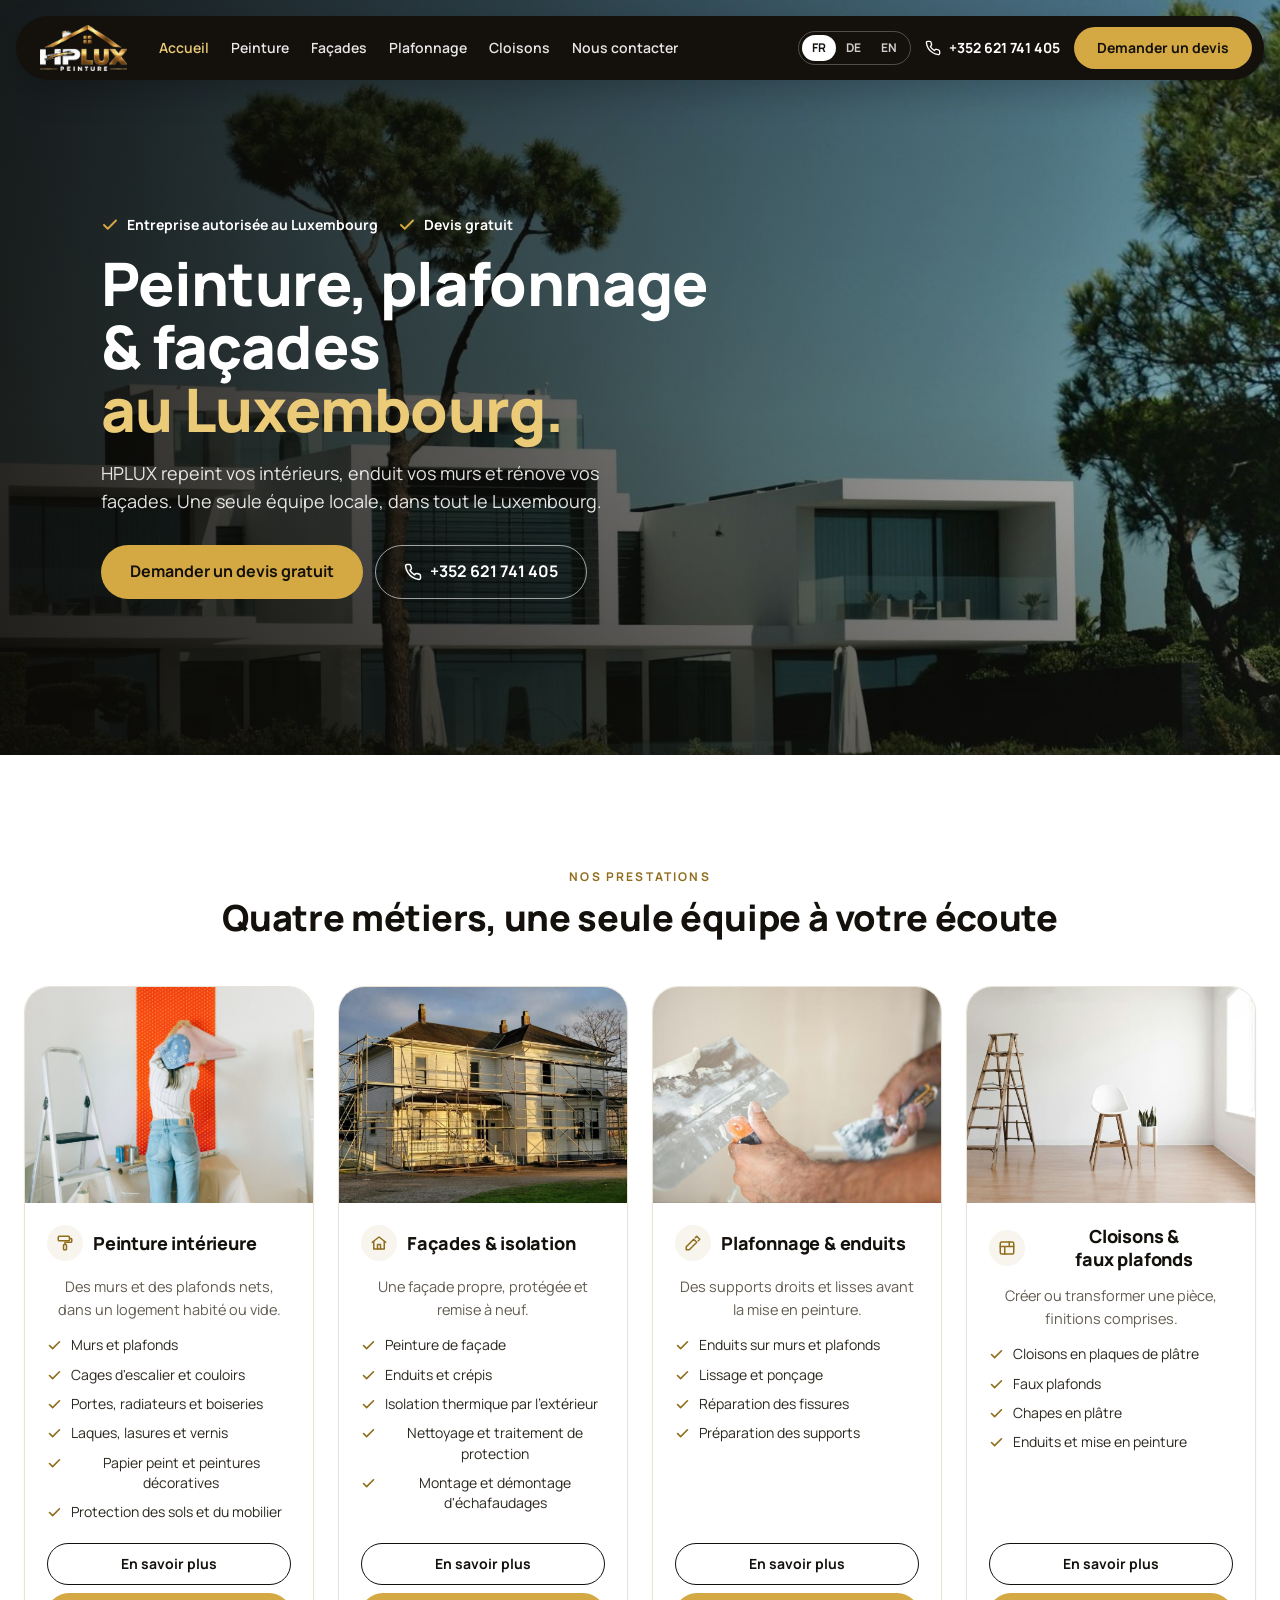
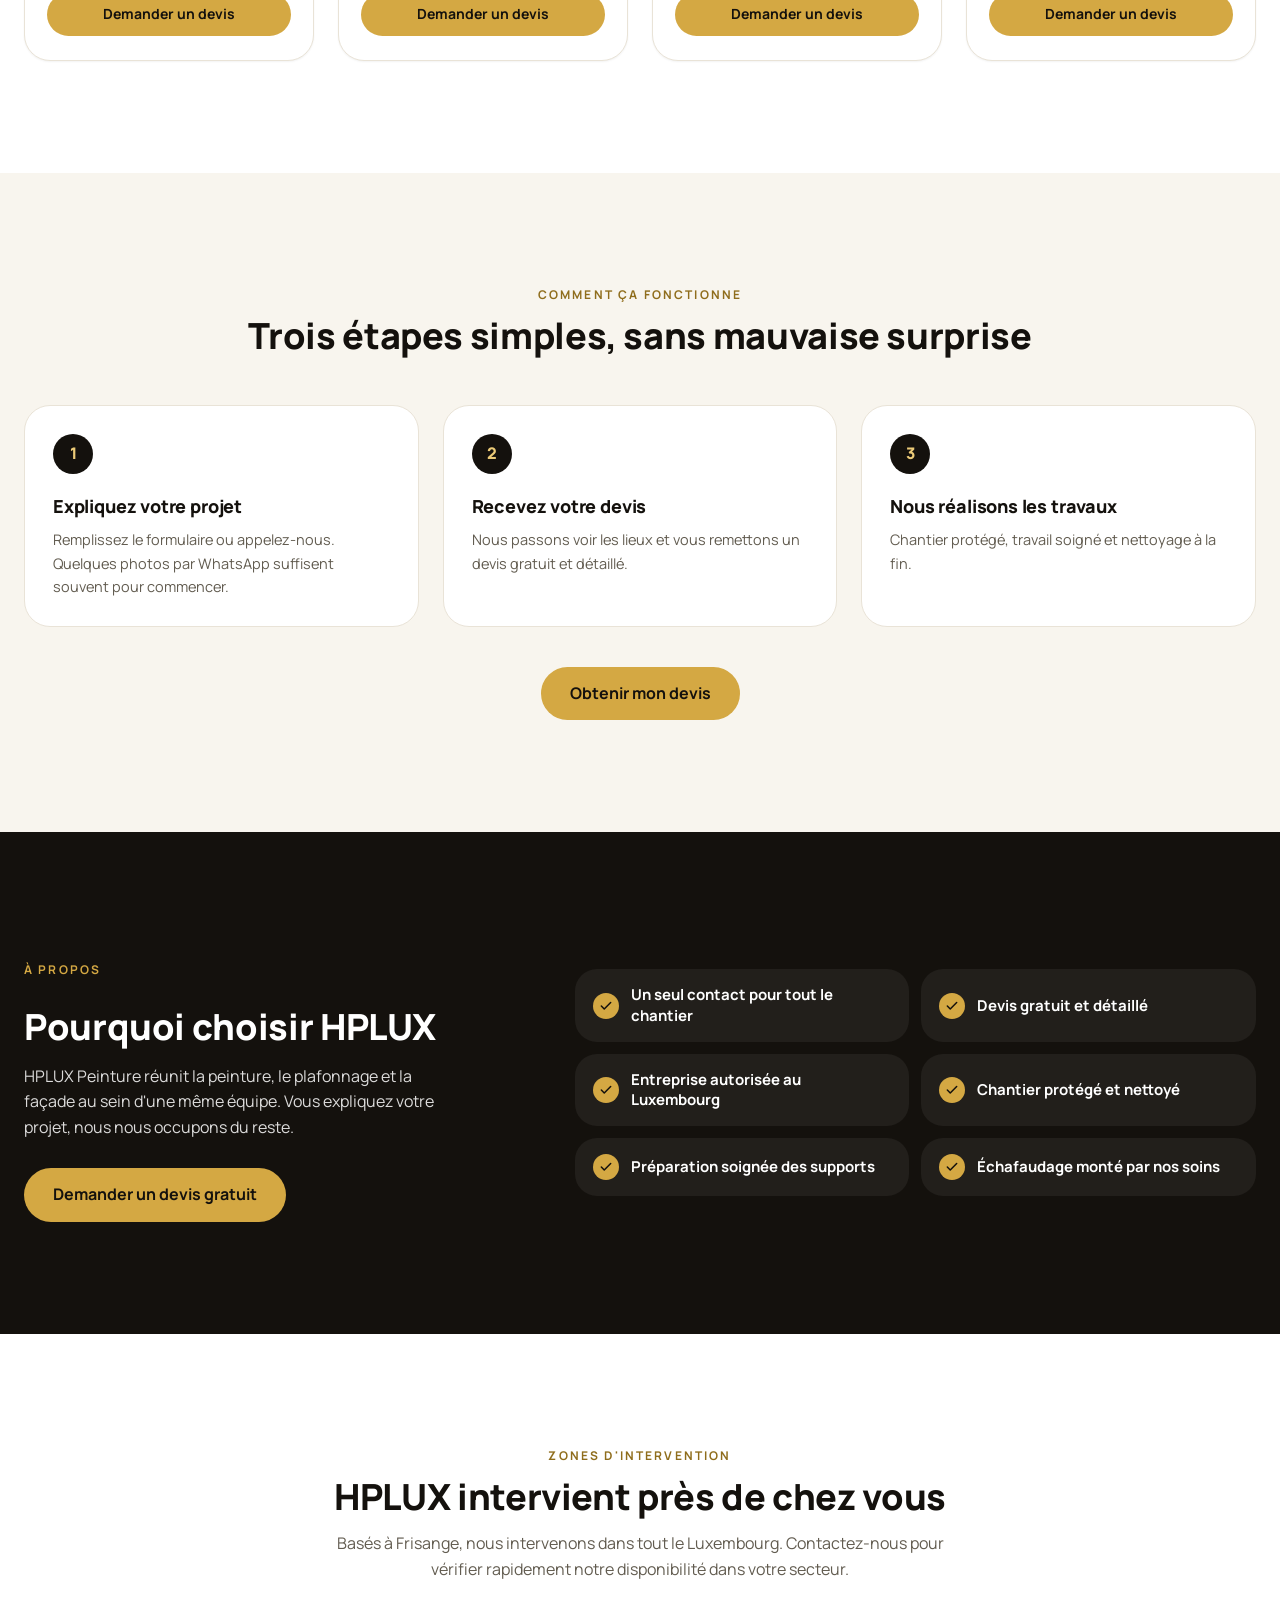
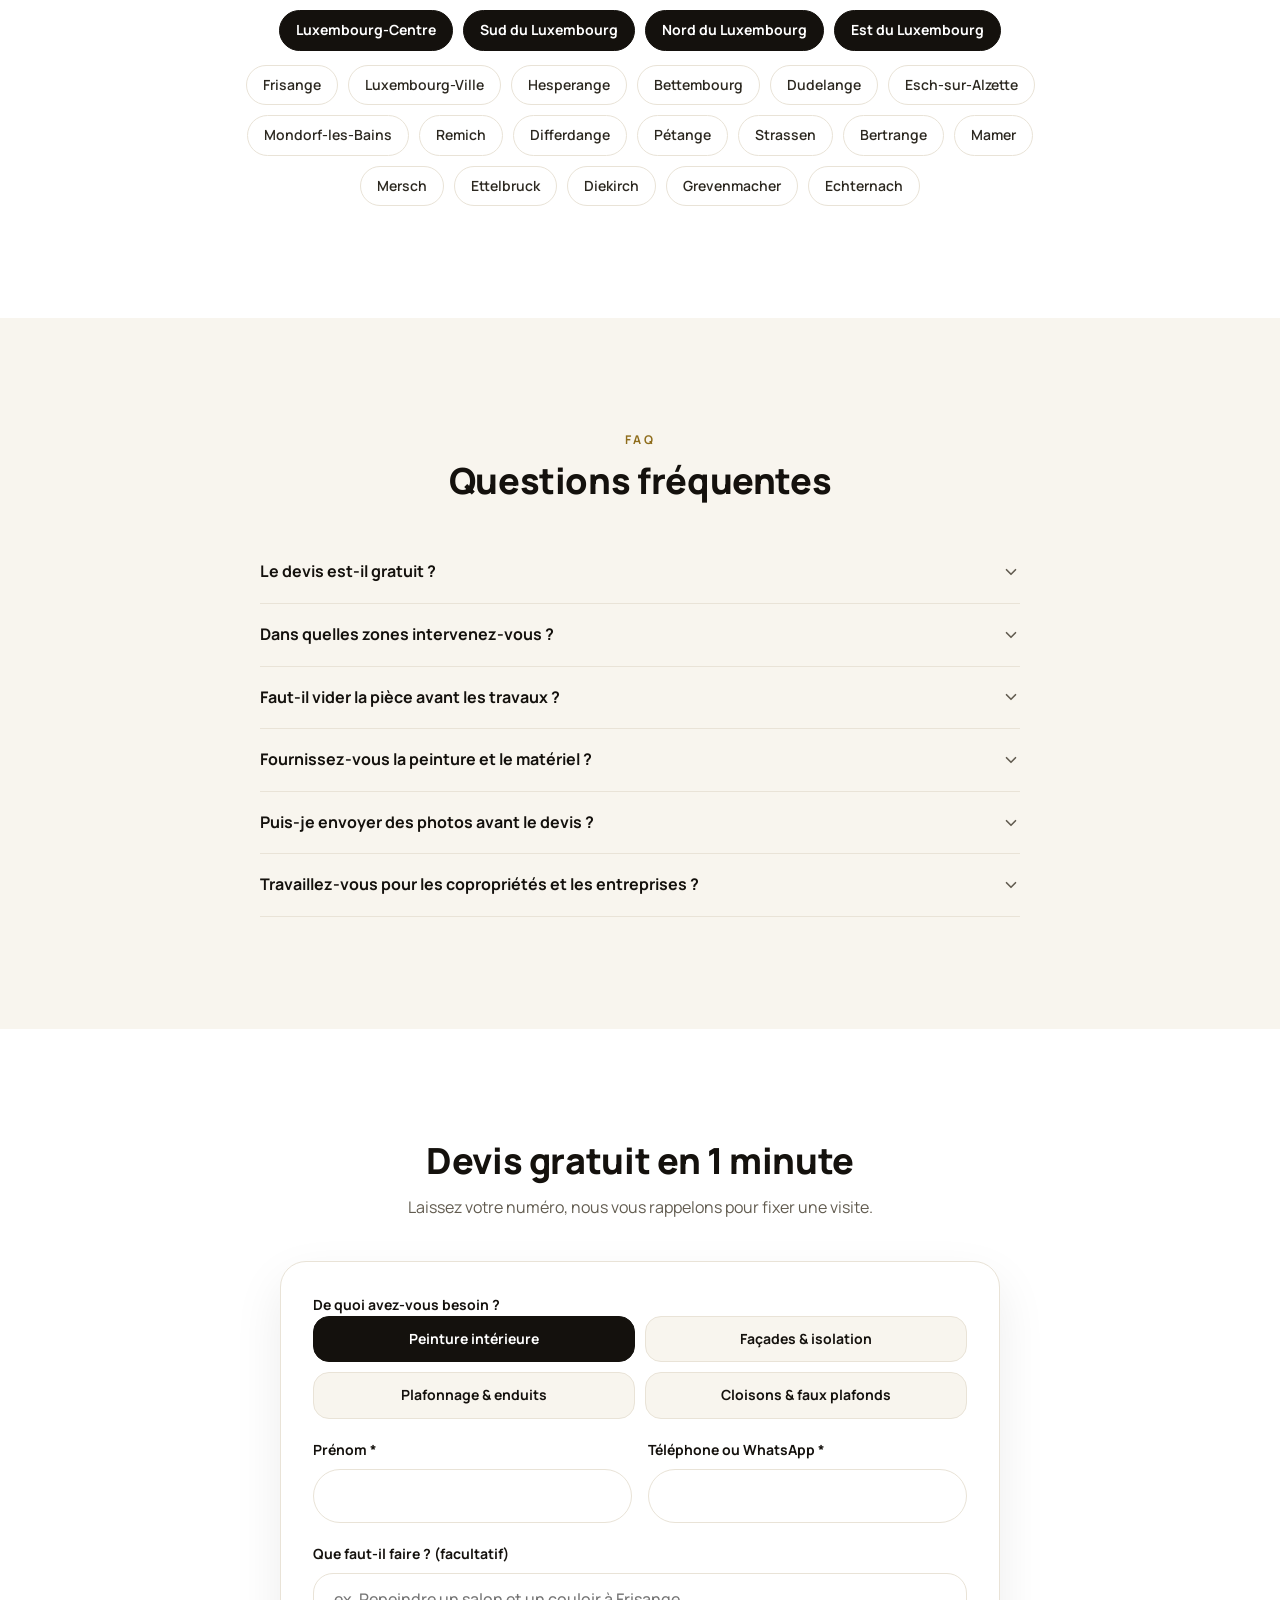
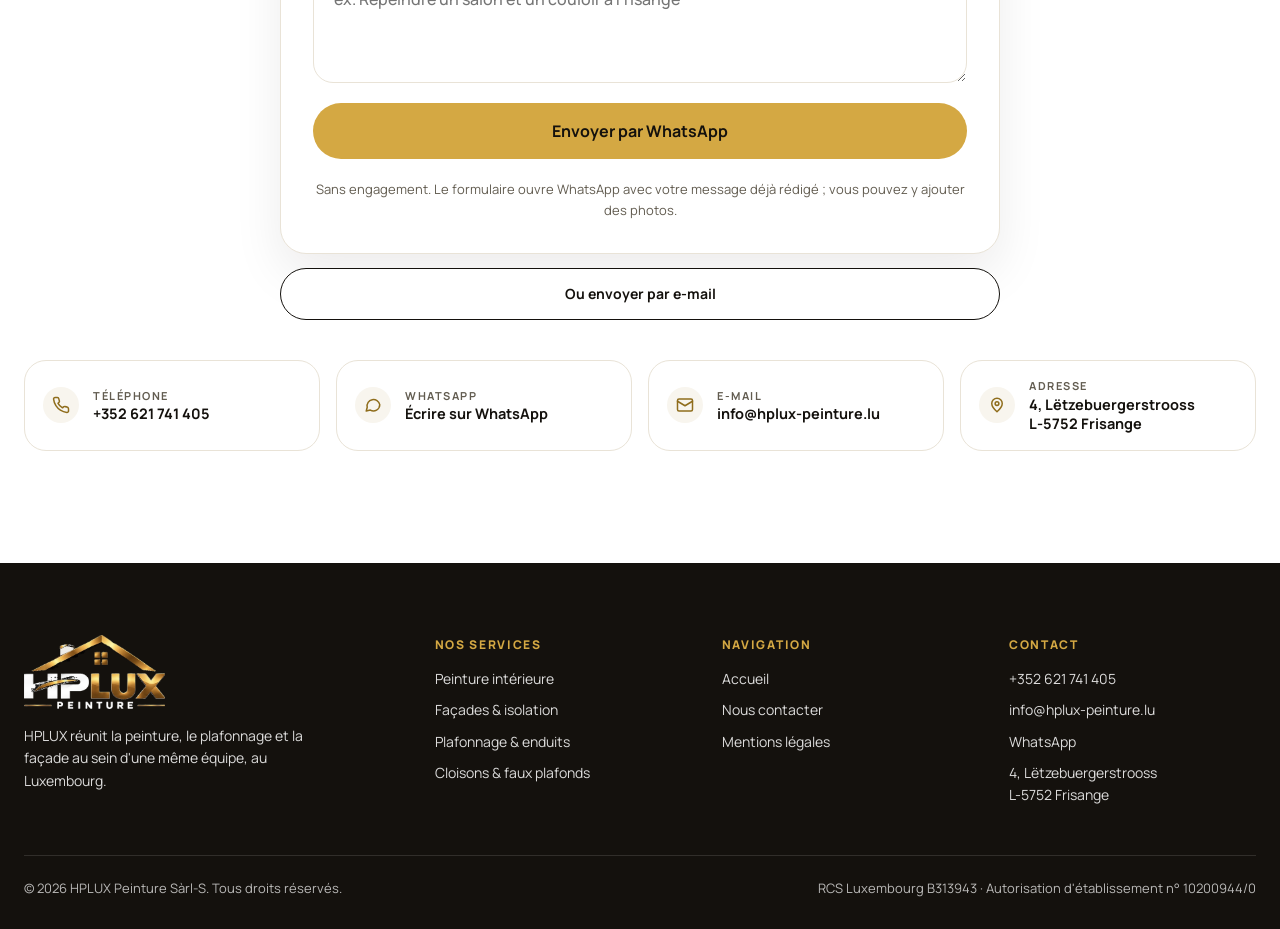
==== commit ae796341: "Photo pose de papier peint sur la page Peinture intérieure" ====
--- a/index.html
+++ b/index.html
@@ -78,11 +78,11 @@
     <p data-i18n="s_ey" class="eyebrow">Nos prestations</p>
     <h2 data-i18n="s_h" class="h2">Quatre métiers, une seule équipe à votre écoute</h2>
     <div class="cards"><article class="card">
-        <a href="peinture-interieure.html" tabindex="-1" aria-hidden="true"><img src="peinture.jpg" alt="Application de peinture blanche au rouleau sur un mur" width="967" height="726" loading="lazy"></a>
+        <a href="peinture-interieure.html" tabindex="-1" aria-hidden="true"><img src="tapisserie.jpg" alt="Pose d&#x27;un lé de papier peint sur un mur" width="967" height="726" loading="lazy"></a>
         <div class="card-body">
           <div class="card-head"><span class="ico"><svg width="18" height="18" aria-hidden="true"><use href="#i-roller"/></svg></span><h3><a class="plain" href="peinture-interieure.html"><span data-i18n="c1_t">Peinture intérieure</span></a></h3></div>
           <p data-i18n="c1_d">Des murs et des plafonds nets, dans un logement habité ou vide.</p>
-          <ul class="checks"><li><svg width="15" height="15" aria-hidden="true"><use href="#i-check"/></svg><span data-i18n="c1_1">Murs et plafonds</span></li><li><svg width="15" height="15" aria-hidden="true"><use href="#i-check"/></svg><span data-i18n="c1_2">Cages d'escalier et couloirs</span></li><li><svg width="15" height="15" aria-hidden="true"><use href="#i-check"/></svg><span data-i18n="c1_3">Portes, radiateurs et boiseries</span></li><li><svg width="15" height="15" aria-hidden="true"><use href="#i-check"/></svg><span data-i18n="c1_4">Laques, lasures et vernis</span></li><li><svg width="15" height="15" aria-hidden="true"><use href="#i-check"/></svg><span data-i18n="c1_5">Peintures décoratives</span></li><li><svg width="15" height="15" aria-hidden="true"><use href="#i-check"/></svg><span data-i18n="c1_6">Protection des sols et du mobilier</span></li></ul>
+          <ul class="checks"><li><svg width="15" height="15" aria-hidden="true"><use href="#i-check"/></svg><span data-i18n="c1_1">Murs et plafonds</span></li><li><svg width="15" height="15" aria-hidden="true"><use href="#i-check"/></svg><span data-i18n="c1_2">Cages d'escalier et couloirs</span></li><li><svg width="15" height="15" aria-hidden="true"><use href="#i-check"/></svg><span data-i18n="c1_3">Portes, radiateurs et boiseries</span></li><li><svg width="15" height="15" aria-hidden="true"><use href="#i-check"/></svg><span data-i18n="c1_4">Laques, lasures et vernis</span></li><li><svg width="15" height="15" aria-hidden="true"><use href="#i-check"/></svg><span data-i18n="c1_5">Papier peint et peintures décoratives</span></li><li><svg width="15" height="15" aria-hidden="true"><use href="#i-check"/></svg><span data-i18n="c1_6">Protection des sols et du mobilier</span></li></ul>
           <div class="card-btns">
             <a class="btn btn-outline" href="peinture-interieure.html"><span data-i18n="more">En savoir plus</span></a>
             <a class="btn btn-gold" href="#devis" data-pick="0"><span data-i18n="n_cta">Demander un devis</span></a>
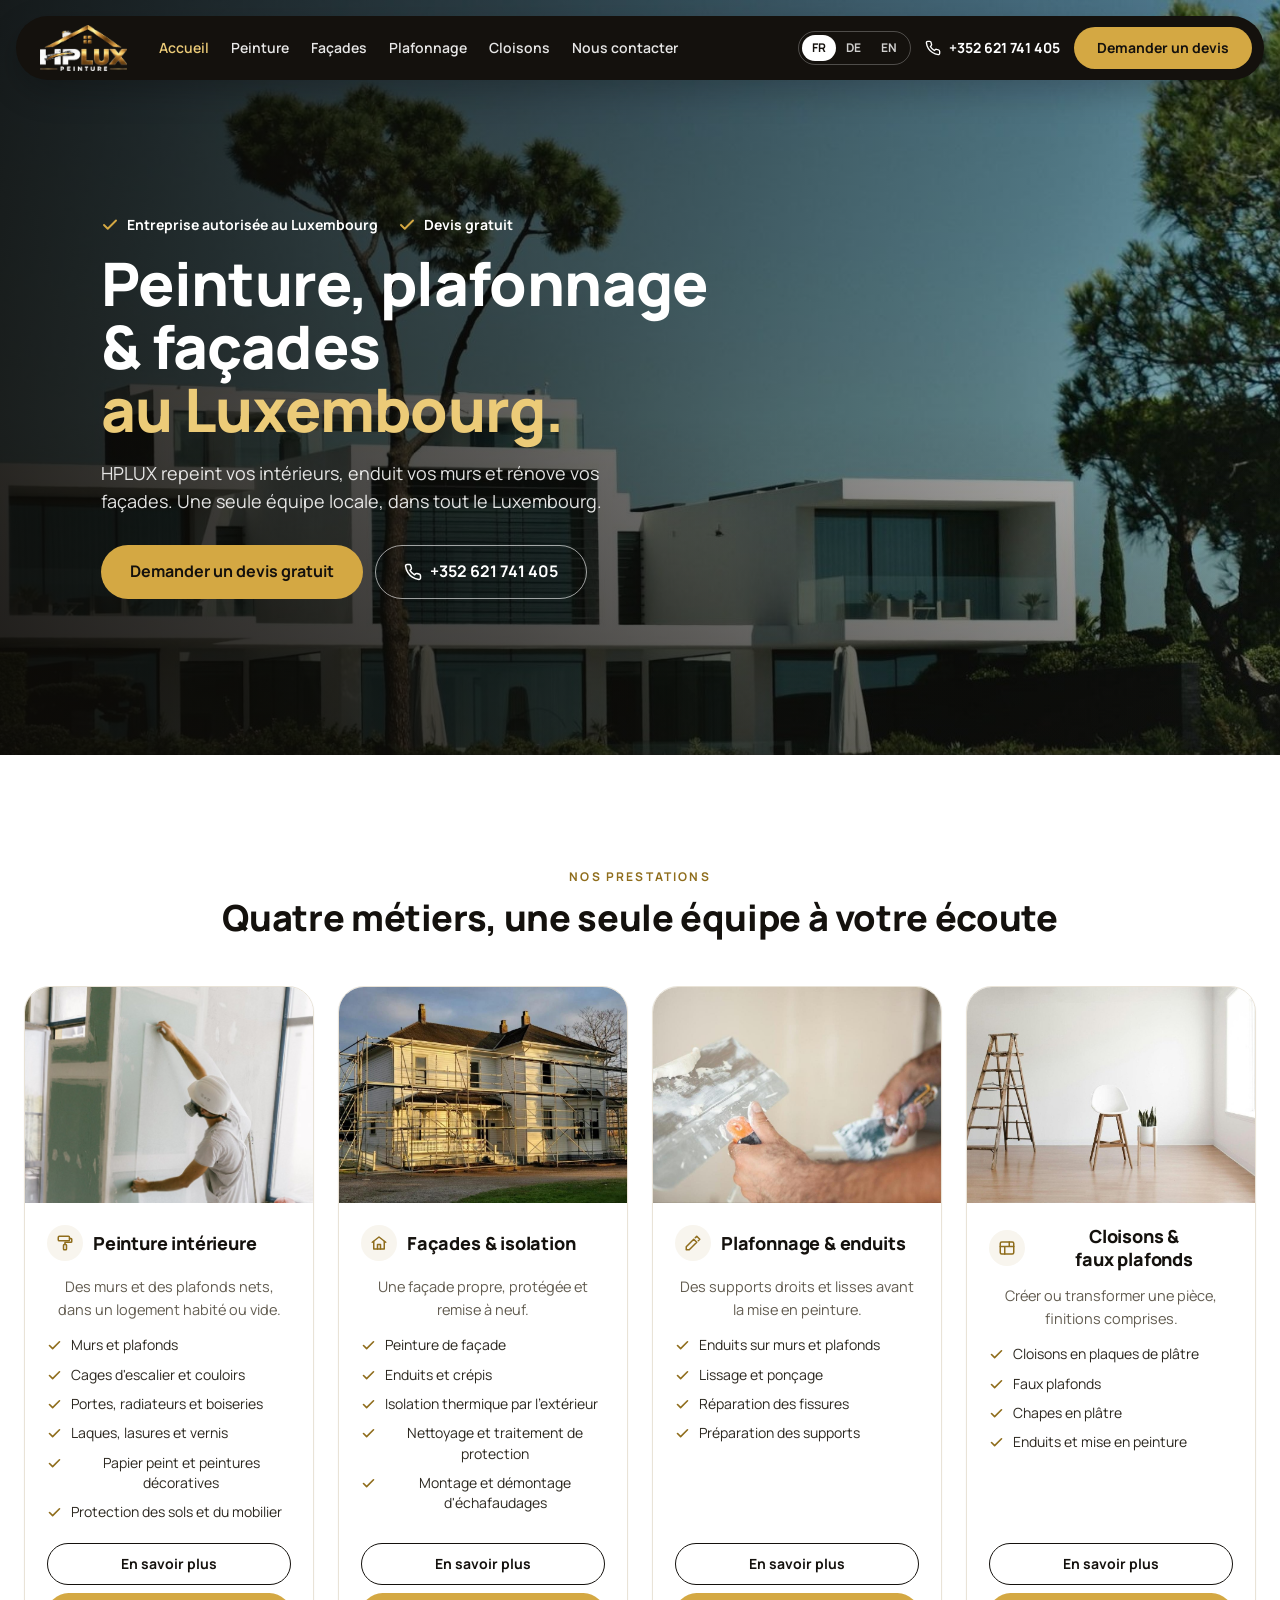
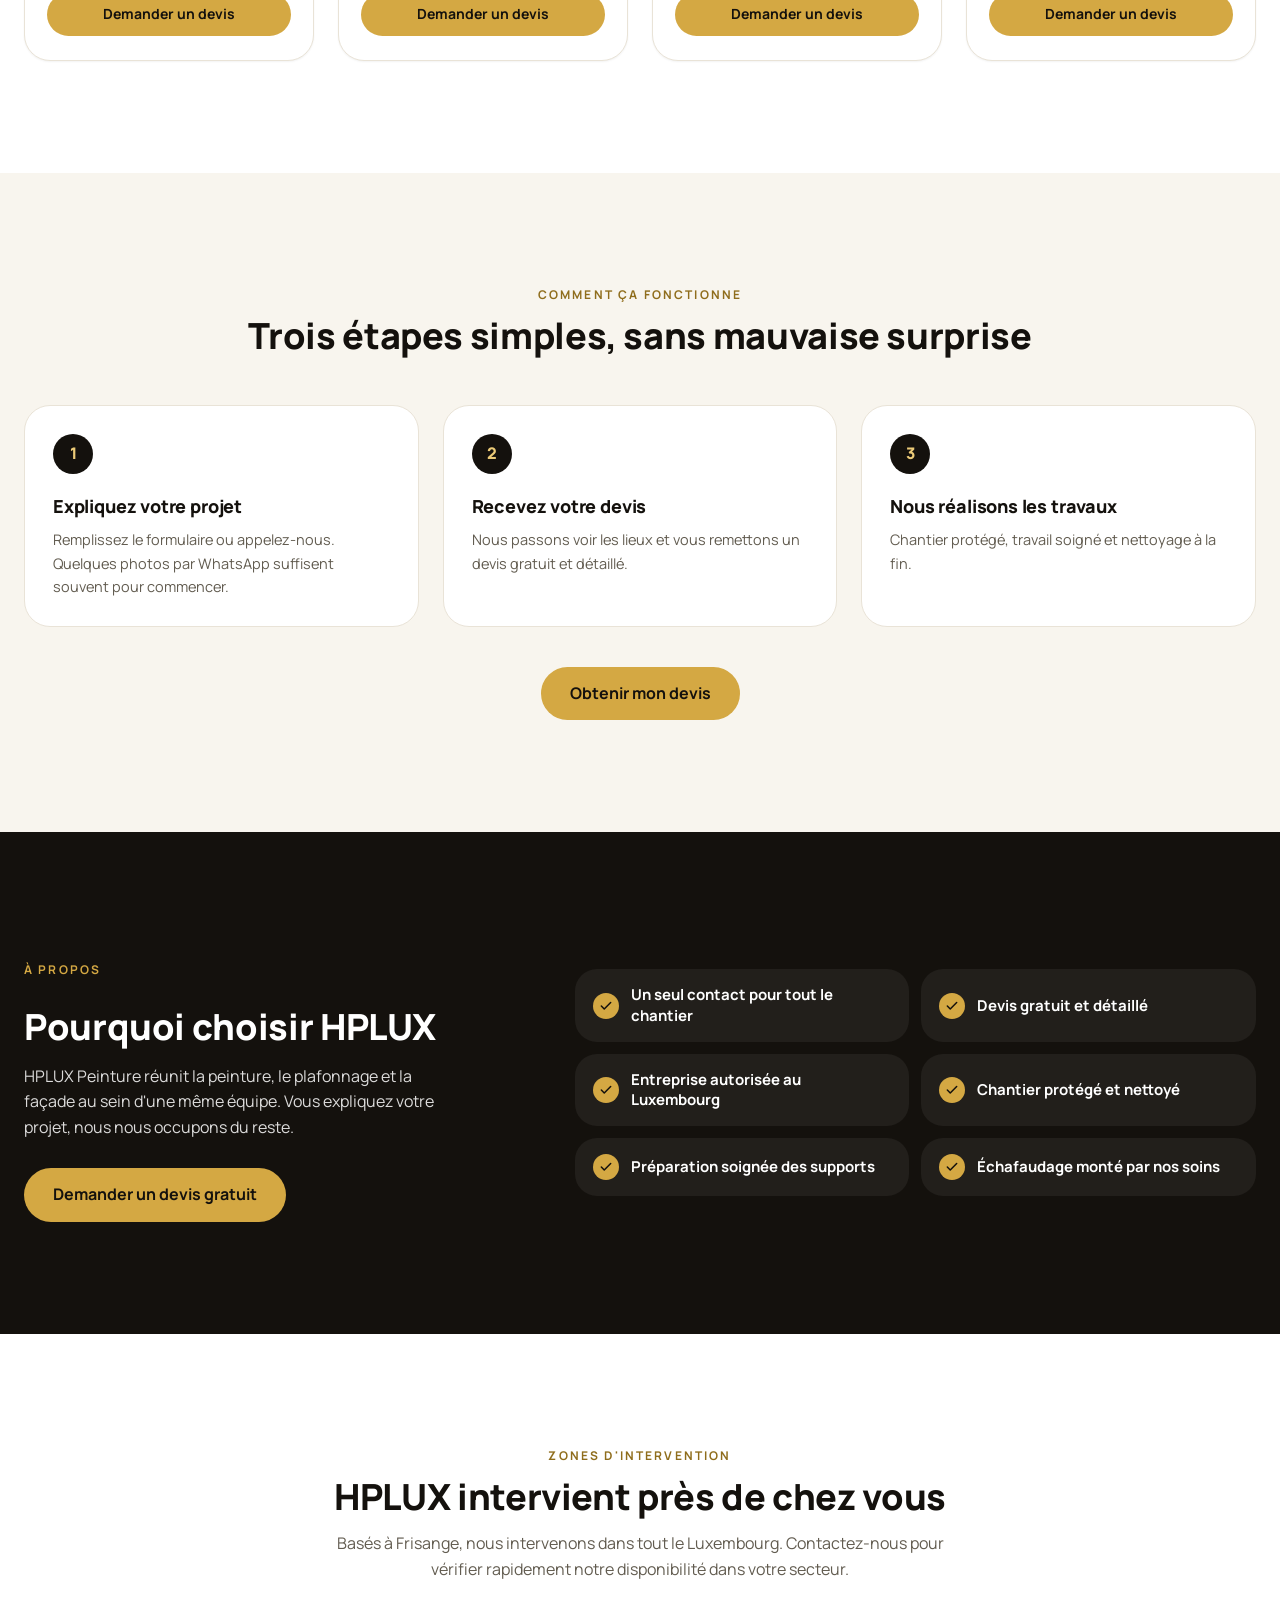
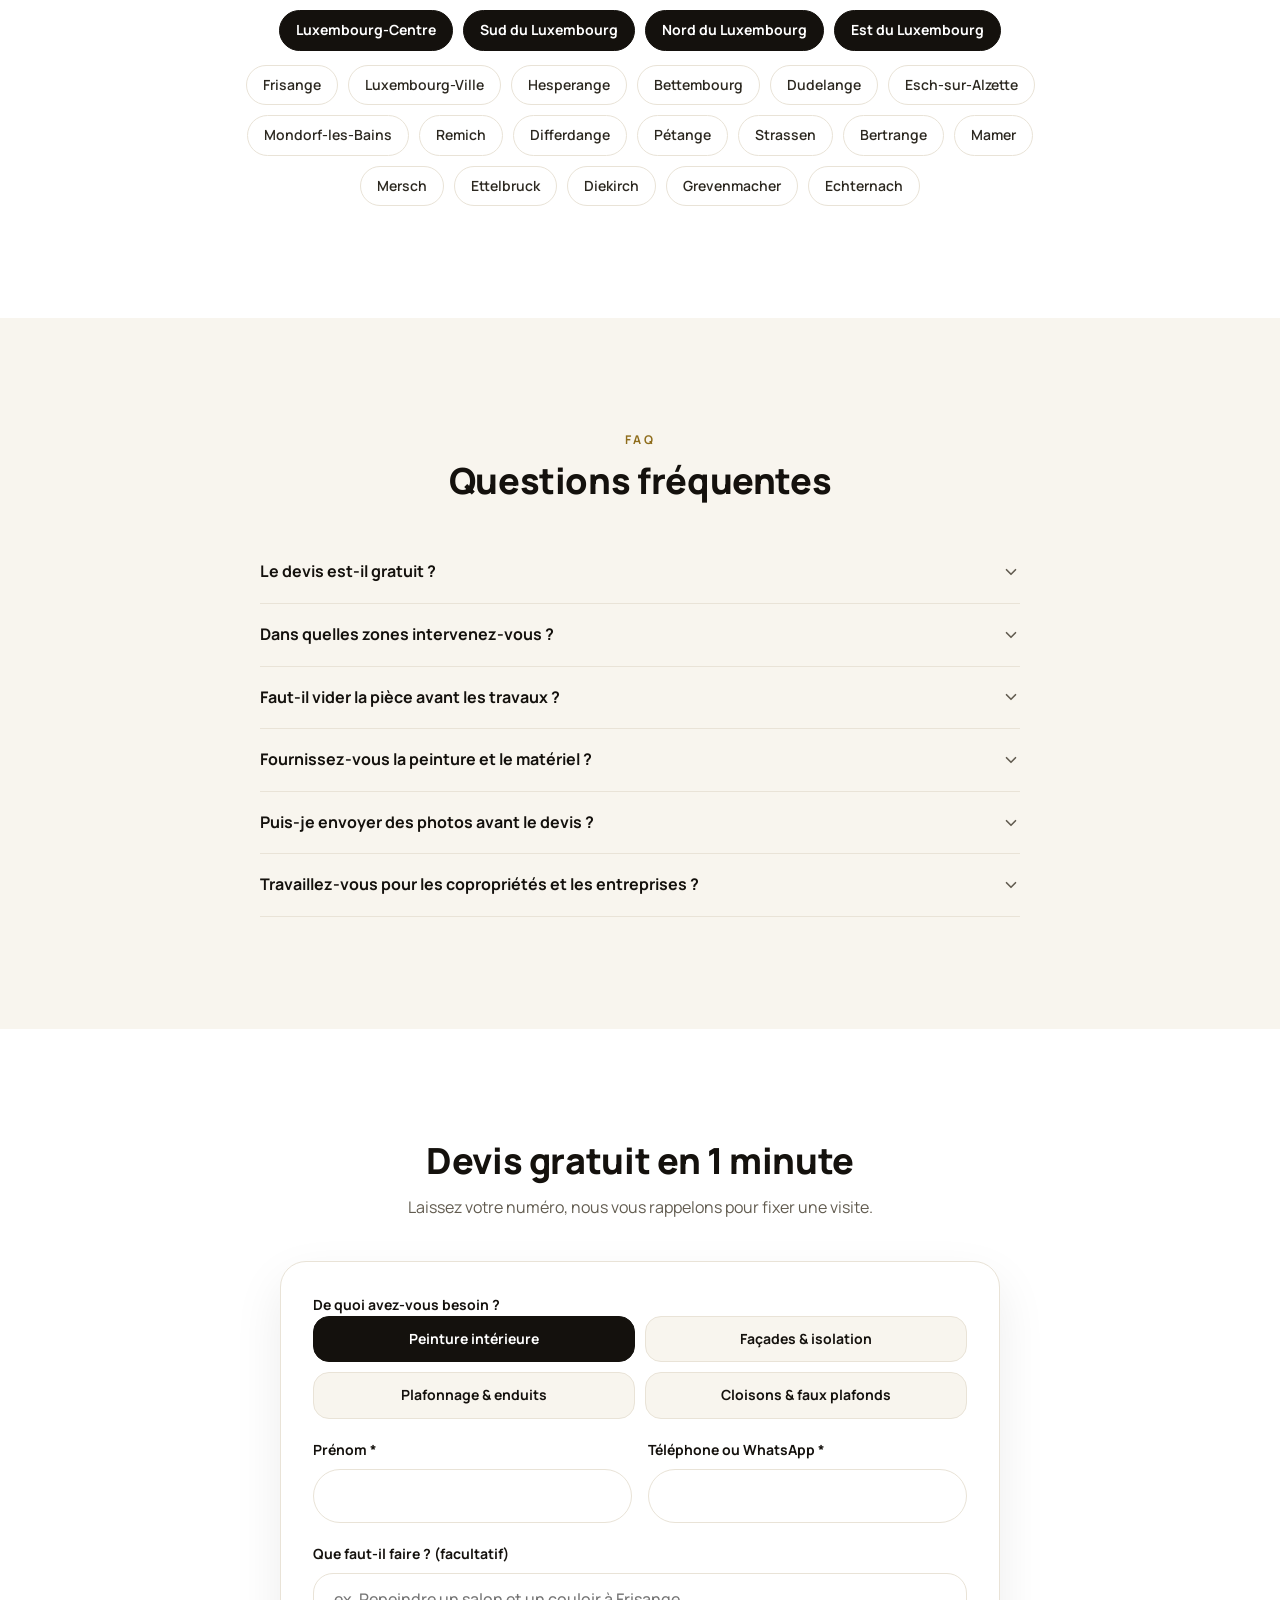
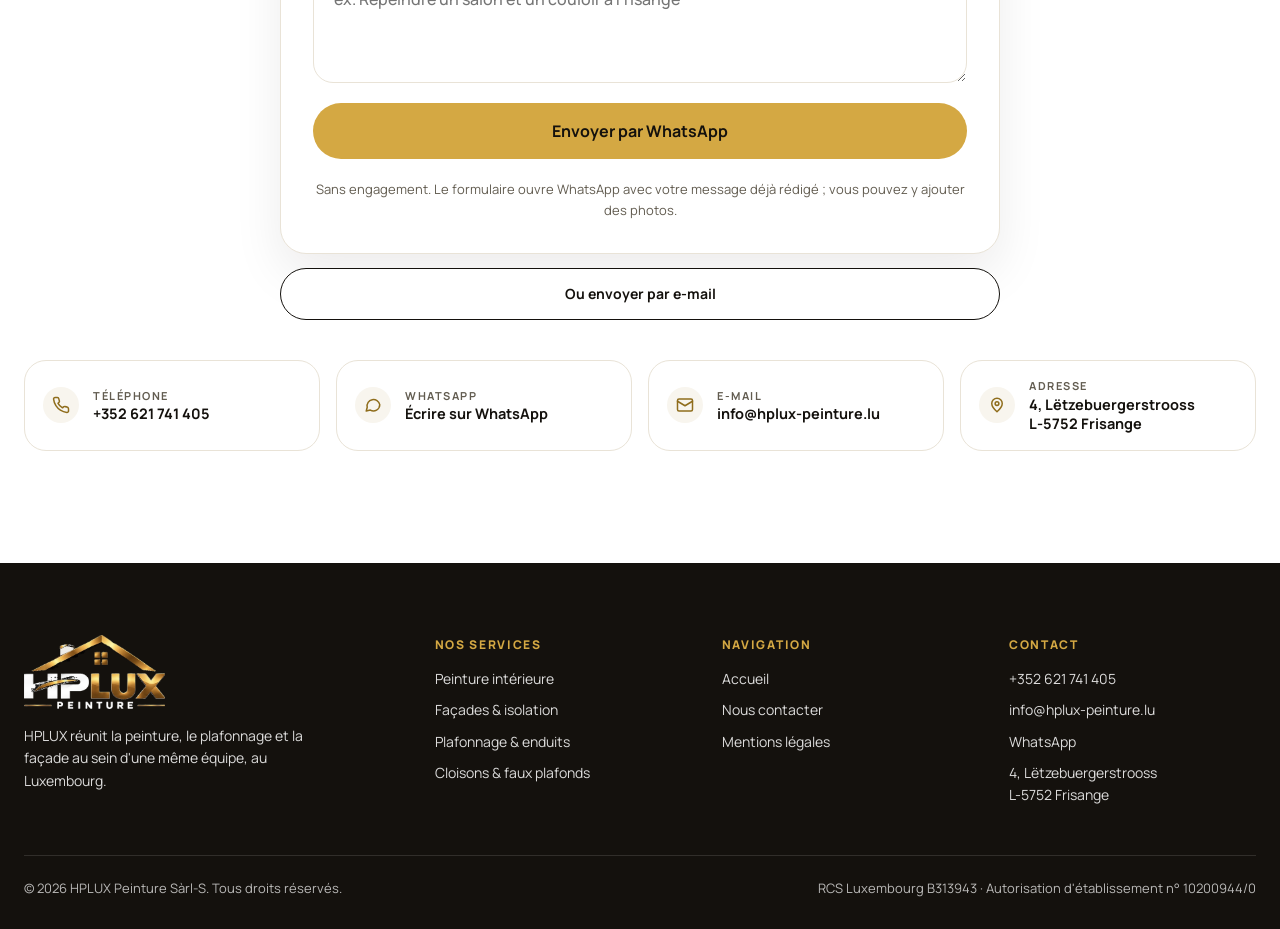
==== commit c0e6bbda: "Nouvelle photo pose de papier peint (professionnel)" ====
--- a/index.html
+++ b/index.html
@@ -78,7 +78,7 @@
     <p data-i18n="s_ey" class="eyebrow">Nos prestations</p>
     <h2 data-i18n="s_h" class="h2">Quatre métiers, une seule équipe à votre écoute</h2>
     <div class="cards"><article class="card">
-        <a href="peinture-interieure.html" tabindex="-1" aria-hidden="true"><img src="tapisserie.jpg" alt="Pose d&#x27;un lé de papier peint sur un mur" width="967" height="726" loading="lazy"></a>
+        <a href="peinture-interieure.html" tabindex="-1" aria-hidden="true"><img src="pose-papier-peint.jpg" alt="Peintre en tenue de travail posant un lé de toile de verre sur un mur" width="967" height="726" loading="lazy"></a>
         <div class="card-body">
           <div class="card-head"><span class="ico"><svg width="18" height="18" aria-hidden="true"><use href="#i-roller"/></svg></span><h3><a class="plain" href="peinture-interieure.html"><span data-i18n="c1_t">Peinture intérieure</span></a></h3></div>
           <p data-i18n="c1_d">Des murs et des plafonds nets, dans un logement habité ou vide.</p>
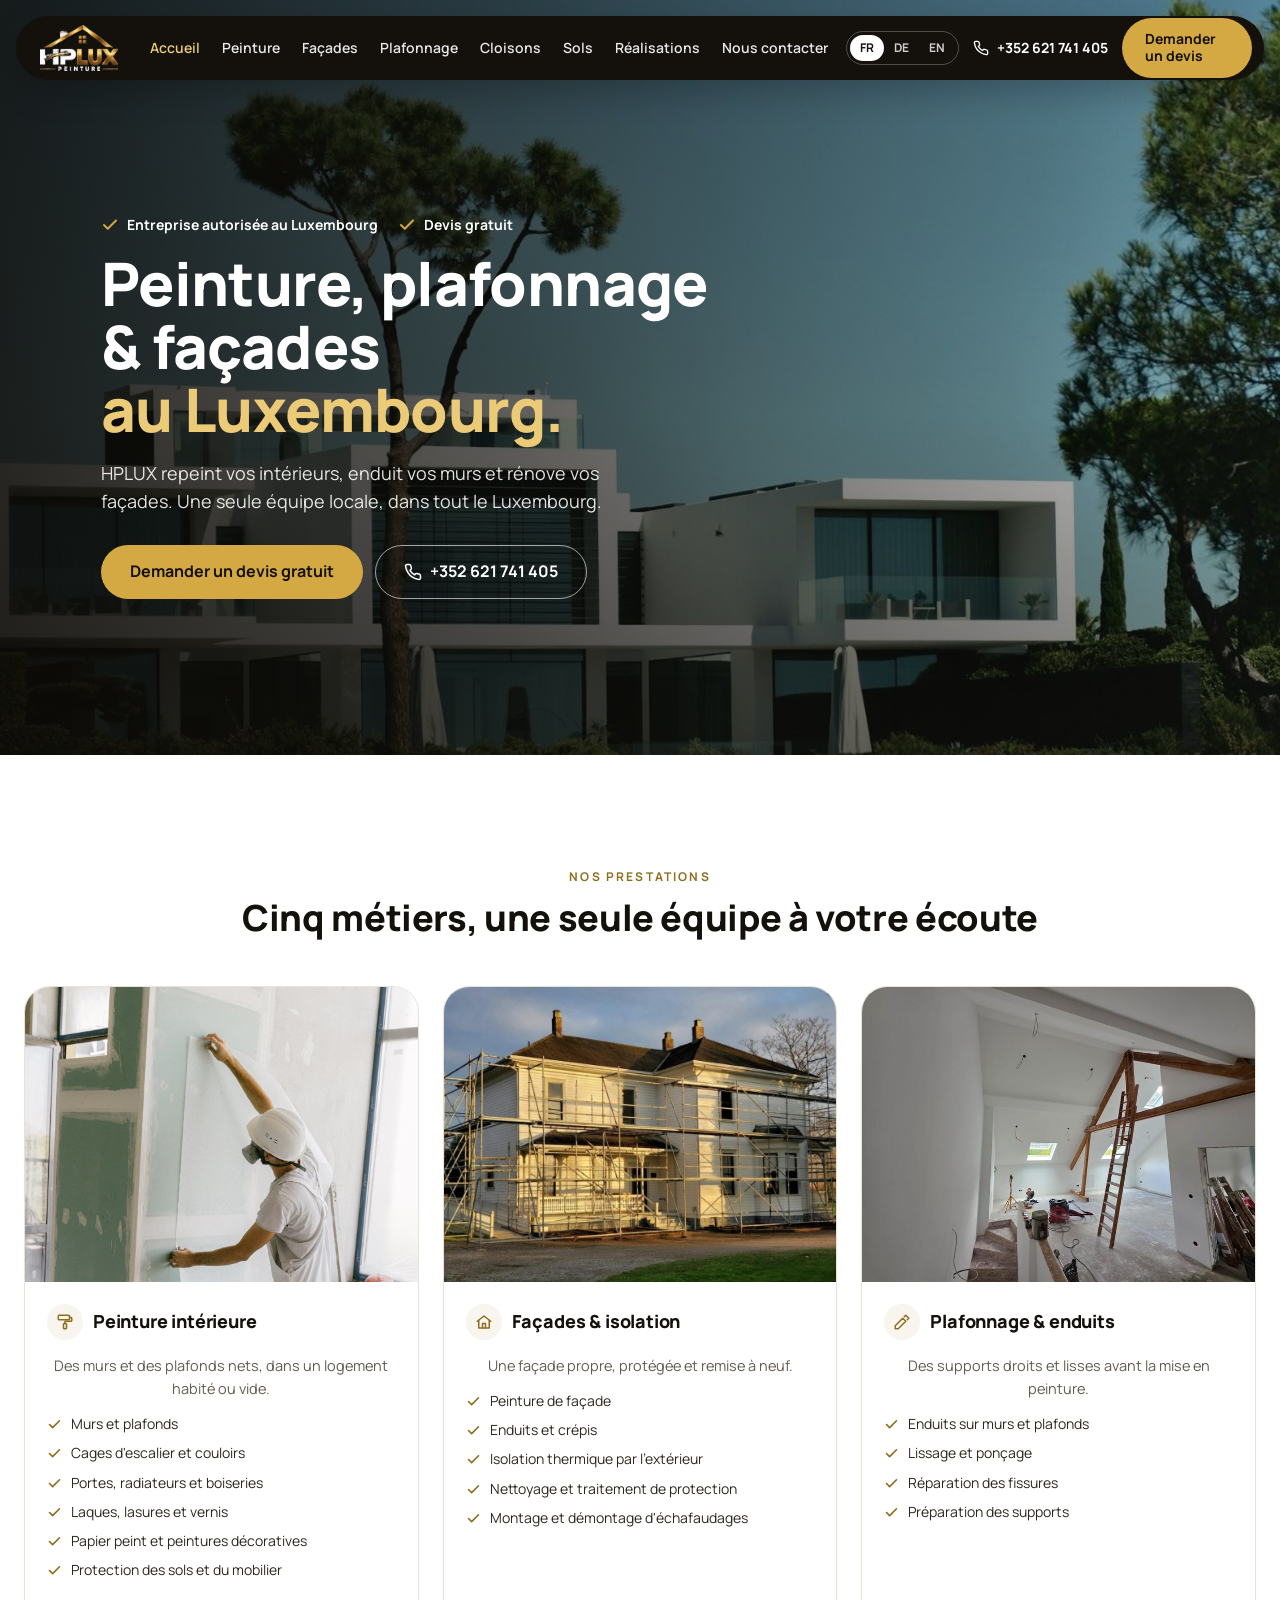
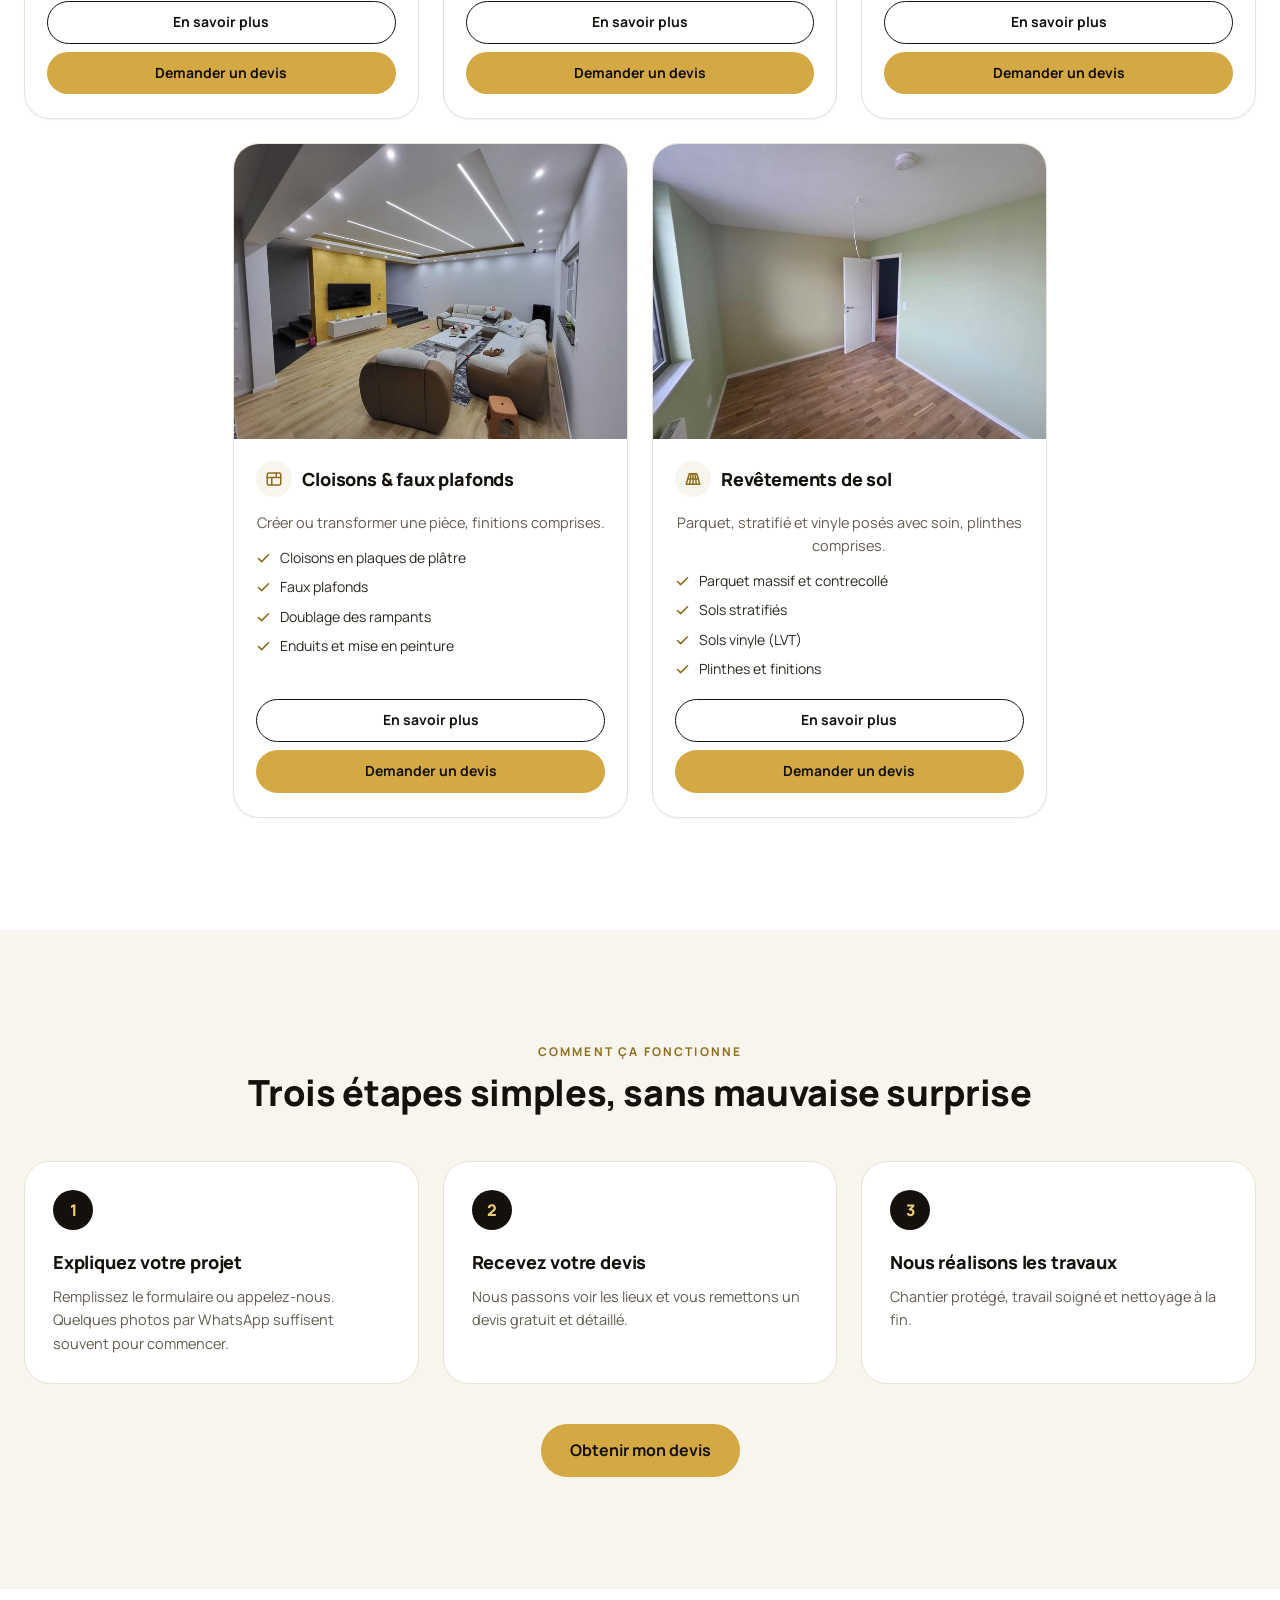
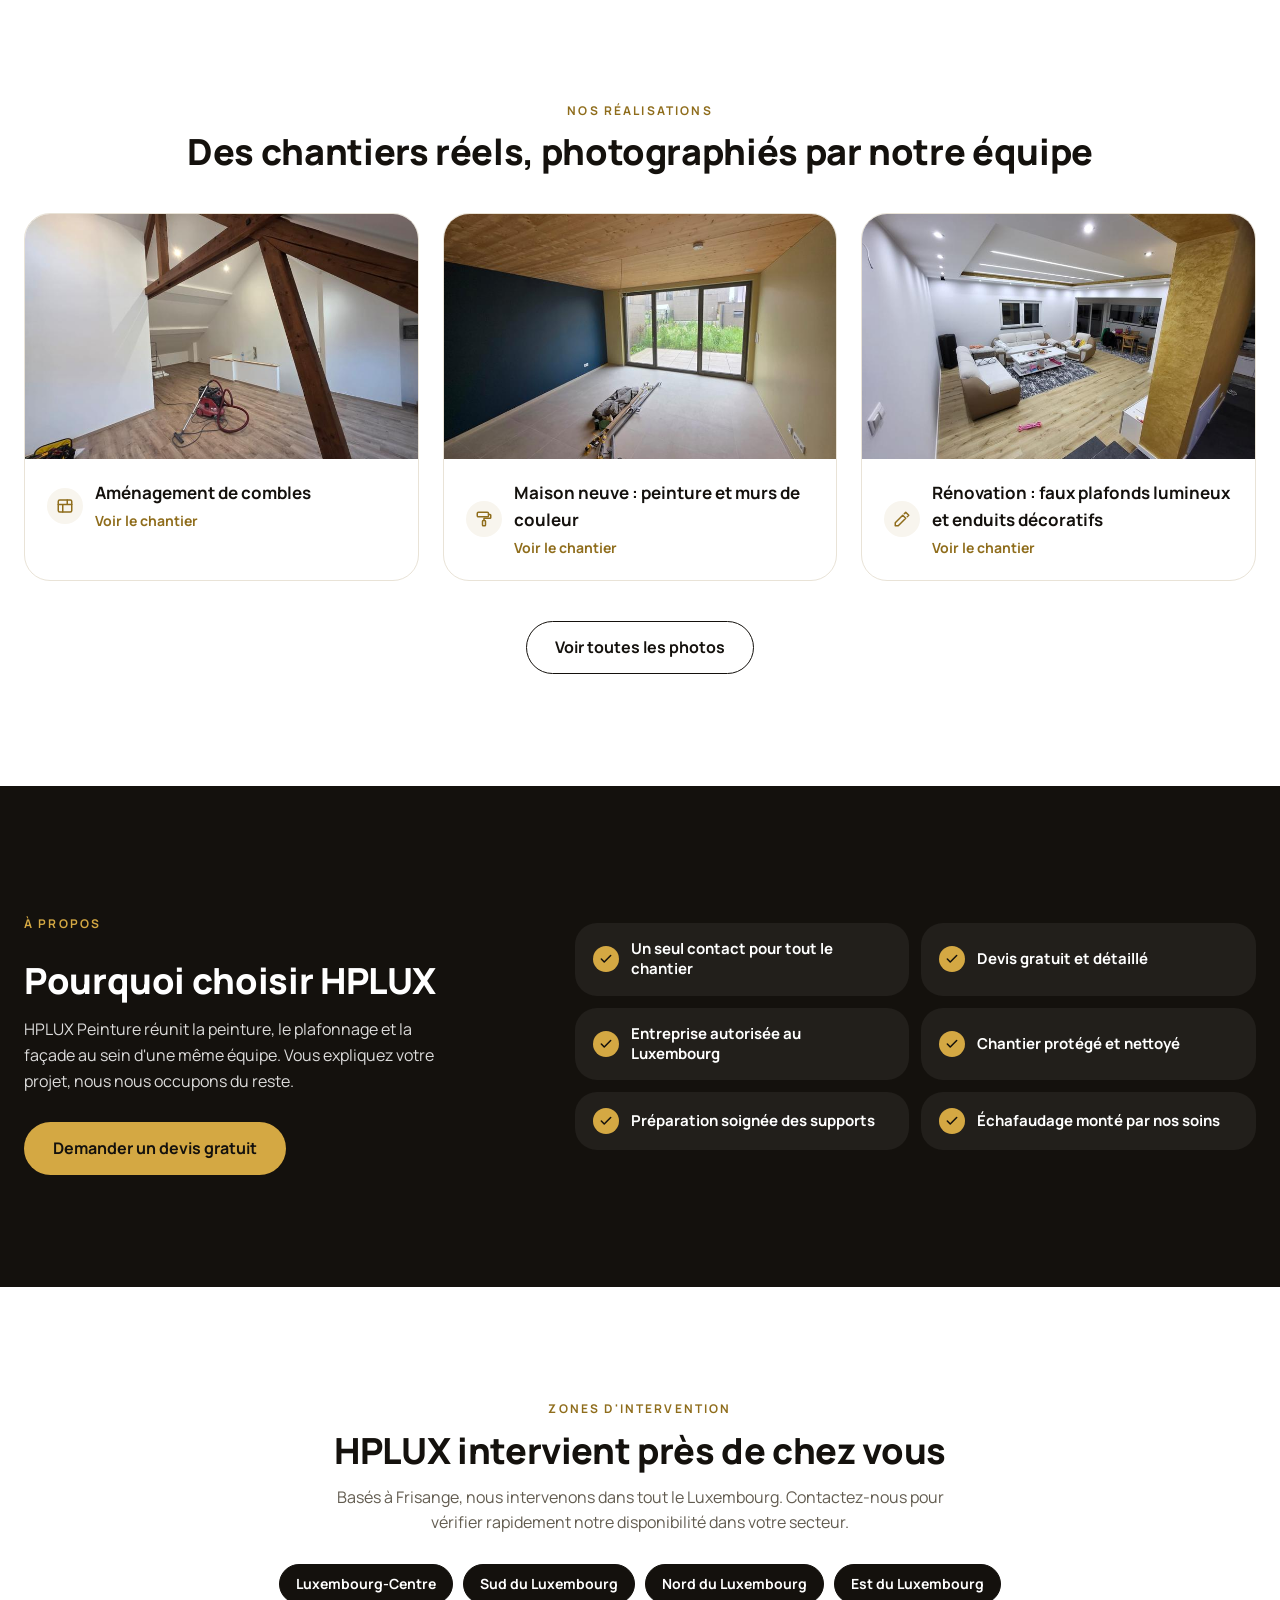
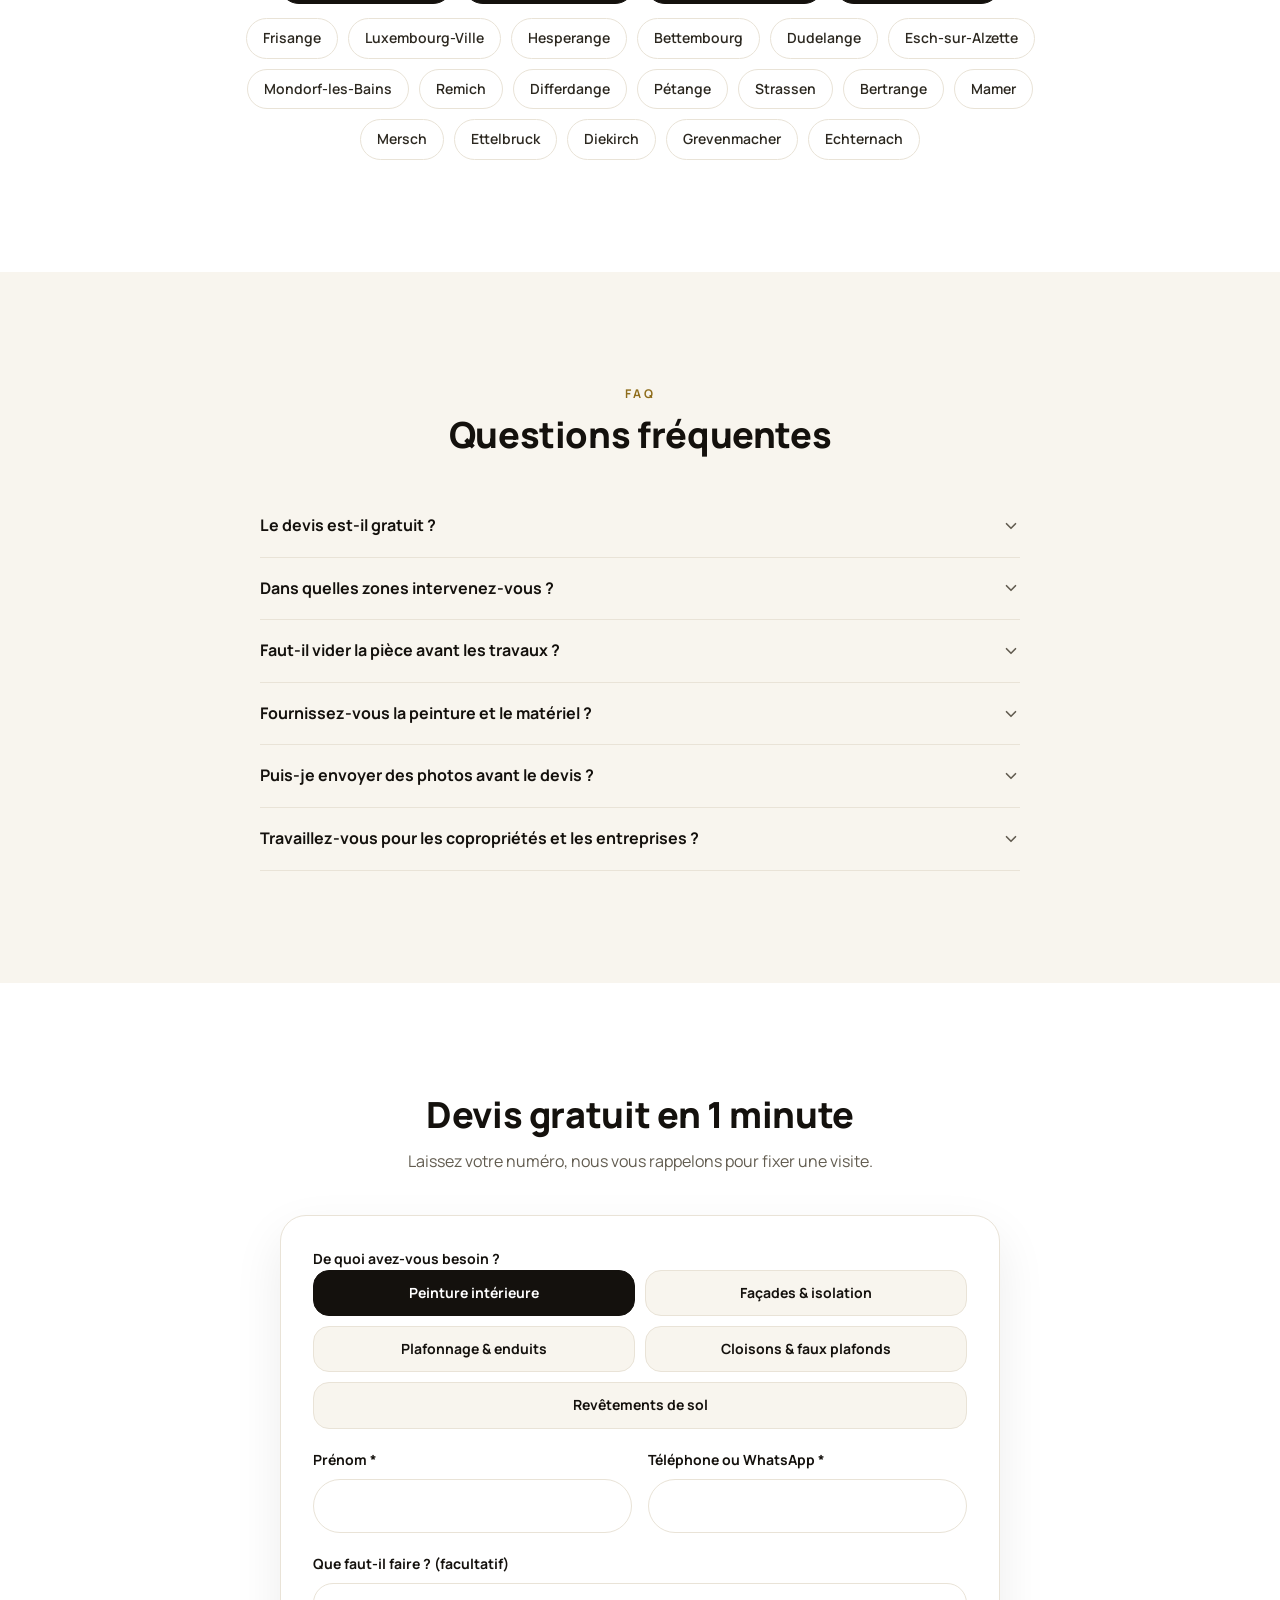
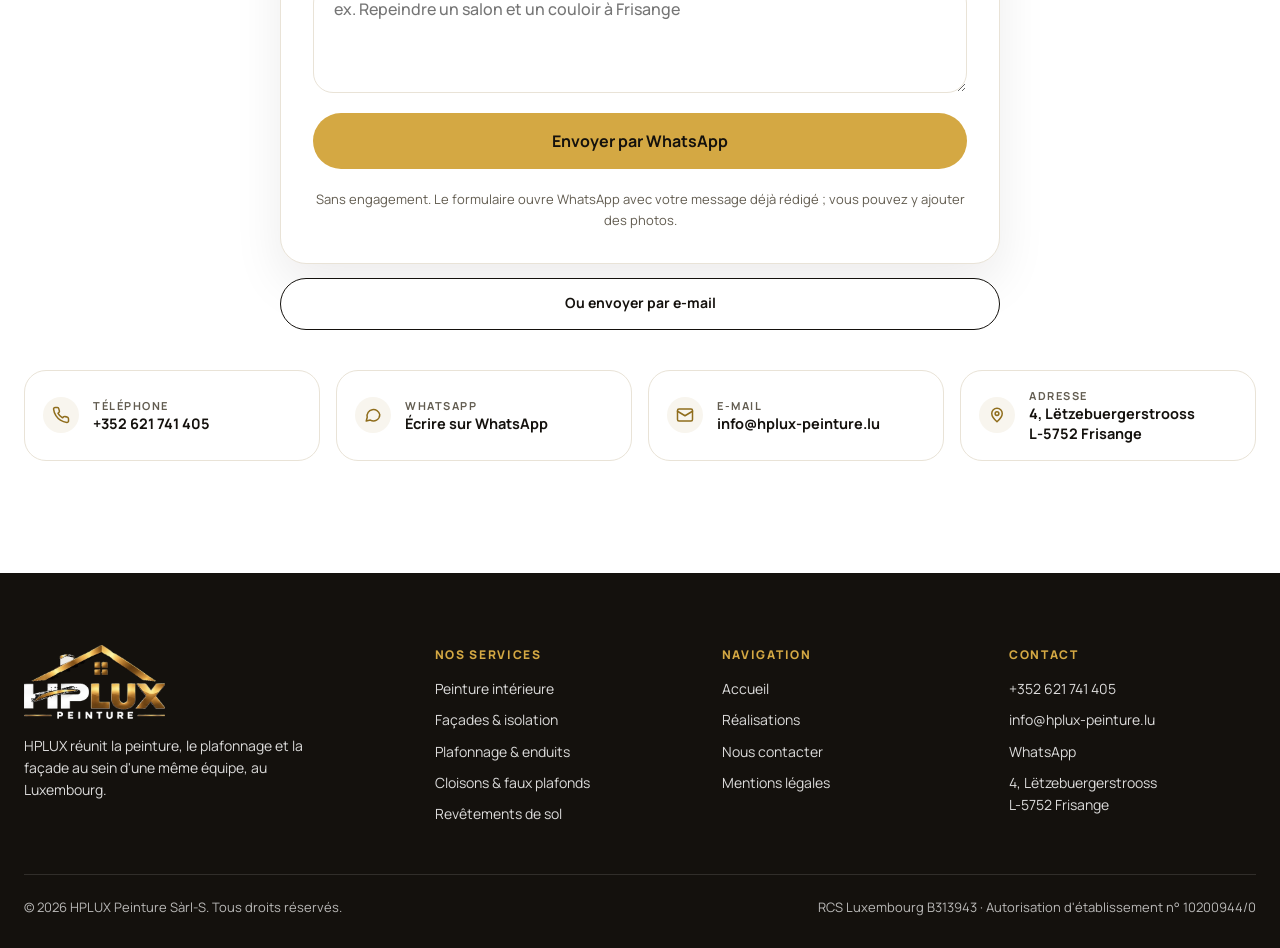
==== commit 29dd1946: "Realisations, sols, photos de chantier (3/3)" ====
--- a/index.html
+++ b/index.html
@@ -4,10 +4,10 @@
 <meta charset="utf-8">
 <meta name="viewport" content="width=device-width, initial-scale=1">
 <title>HPLUX Peinture – Peintre, plafonneur et façadier au Luxembourg</title>
-<meta name="description" content="HPLUX Peinture à Frisange : peinture intérieure, plafonnage, façades, crépis et isolation par l&#x27;extérieur partout au Luxembourg. Devis gratuit au +352 621 741 405.">
+<meta name="description" content="HPLUX Peinture à Frisange : peinture intérieure, plafonnage, faux plafonds, façades et pose de sols partout au Luxembourg. Photos de nos chantiers. Devis gratuit au +352 621 741 405.">
 <link rel="canonical" href="https://www.hplux-peinture.lu/">
 <meta property="og:title" content="HPLUX Peinture – Peintre, plafonneur et façadier au Luxembourg">
-<meta property="og:description" content="HPLUX Peinture à Frisange : peinture intérieure, plafonnage, façades, crépis et isolation par l&#x27;extérieur partout au Luxembourg. Devis gratuit au +352 621 741 405.">
+<meta property="og:description" content="HPLUX Peinture à Frisange : peinture intérieure, plafonnage, faux plafonds, façades et pose de sols partout au Luxembourg. Photos de nos chantiers. Devis gratuit au +352 621 741 405.">
 <meta property="og:type" content="website">
 <meta property="og:image" content="https://www.hplux-peinture.lu/hero.jpg">
 <meta name="theme-color" content="#14110d">
@@ -34,13 +34,14 @@
     <symbol id="i-trowel" viewBox="0 0 24 24" fill="none" stroke="currentColor" stroke-width="2" stroke-linecap="round" stroke-linejoin="round"><path d="M3 17 13 7l4 4L7 21H3v-4z"/><path d="m15 5 2-2 4 4-2 2"/></symbol>
     <symbol id="i-wall" viewBox="0 0 24 24" fill="none" stroke="currentColor" stroke-width="2" stroke-linecap="round" stroke-linejoin="round"><rect x="3" y="4" width="18" height="16" rx="2"/><path d="M3 10h18M9 10v10M15 4v6"/></symbol>
       <symbol id="i-homeline" viewBox="0 0 24 24" fill="none" stroke="currentColor" stroke-width="2" stroke-linecap="round" stroke-linejoin="round"><path d="M3 11 12 4l9 7"/><path d="M5 10v10h14V10"/></symbol>
+    <symbol id="i-floor" viewBox="0 0 24 24" fill="none" stroke="currentColor" stroke-width="2" stroke-linecap="round" stroke-linejoin="round"><path d="M7 5h10l4 14H3z"/><path d="M12 5v14M9.5 5 7.5 19M14.5 5l2 14M5 12h14"/></symbol>
   </defs>
 </svg>
 <header class="nav-wrap">
   <div class="nav" id="nav">
     <a class="brand" href="index.html" aria-label="HPLUX Peinture"><img src="logo-blanc.png" alt="HPLUX Peinture" width="420" height="221"></a>
     <nav class="nav-links" id="nav-links" aria-label="Navigation">
-      <a href="index.html" aria-current="page"><span data-i18n="n_home">Accueil</span></a><a href="peinture-interieure.html"><span data-i18n="n_p">Peinture</span></a><a href="facades-isolation.html"><span data-i18n="n_f">Façades</span></a><a href="plafonnage-enduits.html"><span data-i18n="n_pl">Plafonnage</span></a><a href="cloisons-faux-plafonds.html"><span data-i18n="n_c">Cloisons</span></a><a href="contact.html"><span data-i18n="n_contact">Nous contacter</span></a>
+      <a href="index.html" aria-current="page"><span data-i18n="n_home">Accueil</span></a><a href="peinture-interieure.html"><span data-i18n="n_p">Peinture</span></a><a href="facades-isolation.html"><span data-i18n="n_f">Façades</span></a><a href="plafonnage-enduits.html"><span data-i18n="n_pl">Plafonnage</span></a><a href="cloisons-faux-plafonds.html"><span data-i18n="n_c">Cloisons</span></a><a href="revetements-de-sol.html"><span data-i18n="n_sol">Sols</span></a><a href="realisations.html"><span data-i18n="n_real">Réalisations</span></a><a href="contact.html"><span data-i18n="n_contact">Nous contacter</span></a>
     </nav>
     <div class="nav-right">
       <div class="lang" role="group" aria-label="Langue">
@@ -76,7 +77,7 @@
 <section class="sec" id="prestations">
   <div class="container center">
     <p data-i18n="s_ey" class="eyebrow">Nos prestations</p>
-    <h2 data-i18n="s_h" class="h2">Quatre métiers, une seule équipe à votre écoute</h2>
+    <h2 data-i18n="s_h" class="h2">Cinq métiers, une seule équipe à votre écoute</h2>
     <div class="cards"><article class="card">
         <a href="peinture-interieure.html" tabindex="-1" aria-hidden="true"><img src="pose-papier-peint.jpg" alt="Peintre en tenue de travail posant un lé de toile de verre sur un mur" width="967" height="726" loading="lazy"></a>
         <div class="card-body">
@@ -100,7 +101,7 @@
           </div>
         </div>
       </article><article class="card">
-        <a href="plafonnage-enduits.html" tabindex="-1" aria-hidden="true"><img src="plafonnage.jpg" alt="Mains d&#x27;un plafonneur avec couteau à enduire et platoir" width="967" height="726" loading="lazy"></a>
+        <a href="plafonnage-enduits.html" tabindex="-1" aria-hidden="true"><img src="combles-07-m.jpg" alt="Combles enduits et peints en blanc, avec poutres apparentes et fenêtres de toit" width="967" height="726" loading="lazy"></a>
         <div class="card-body">
           <div class="card-head"><span class="ico"><svg width="18" height="18" aria-hidden="true"><use href="#i-trowel"/></svg></span><h3><a class="plain" href="plafonnage-enduits.html"><span data-i18n="c3_t">Plafonnage &amp; enduits</span></a></h3></div>
           <p data-i18n="c3_d">Des supports droits et lisses avant la mise en peinture.</p>
@@ -111,14 +112,25 @@
           </div>
         </div>
       </article><article class="card">
-        <a href="cloisons-faux-plafonds.html" tabindex="-1" aria-hidden="true"><img src="interieur.jpg" alt="Pièce rénovée aux murs blancs avec une échelle de peintre" width="967" height="726" loading="lazy"></a>
+        <a href="cloisons-faux-plafonds.html" tabindex="-1" aria-hidden="true"><img src="led-ap1-m.jpg" alt="Salon avec faux plafond en plaques de plâtre, profilés LED intégrés et mur décoratif doré" width="967" height="726" loading="lazy"></a>
         <div class="card-body">
           <div class="card-head"><span class="ico"><svg width="18" height="18" aria-hidden="true"><use href="#i-wall"/></svg></span><h3><a class="plain" href="cloisons-faux-plafonds.html"><span data-i18n="c4_t">Cloisons &amp; faux plafonds</span></a></h3></div>
           <p data-i18n="c4_d">Créer ou transformer une pièce, finitions comprises.</p>
-          <ul class="checks"><li><svg width="15" height="15" aria-hidden="true"><use href="#i-check"/></svg><span data-i18n="c4_1">Cloisons en plaques de plâtre</span></li><li><svg width="15" height="15" aria-hidden="true"><use href="#i-check"/></svg><span data-i18n="c4_2">Faux plafonds</span></li><li><svg width="15" height="15" aria-hidden="true"><use href="#i-check"/></svg><span data-i18n="c4_3">Chapes en plâtre</span></li><li><svg width="15" height="15" aria-hidden="true"><use href="#i-check"/></svg><span data-i18n="c4_4">Enduits et mise en peinture</span></li></ul>
+          <ul class="checks"><li><svg width="15" height="15" aria-hidden="true"><use href="#i-check"/></svg><span data-i18n="c4_1">Cloisons en plaques de plâtre</span></li><li><svg width="15" height="15" aria-hidden="true"><use href="#i-check"/></svg><span data-i18n="c4_2">Faux plafonds</span></li><li><svg width="15" height="15" aria-hidden="true"><use href="#i-check"/></svg><span data-i18n="c4_3">Doublage des rampants</span></li><li><svg width="15" height="15" aria-hidden="true"><use href="#i-check"/></svg><span data-i18n="c4_4">Enduits et mise en peinture</span></li></ul>
           <div class="card-btns">
             <a class="btn btn-outline" href="cloisons-faux-plafonds.html"><span data-i18n="more">En savoir plus</span></a>
             <a class="btn btn-gold" href="#devis" data-pick="3"><span data-i18n="n_cta">Demander un devis</span></a>
+          </div>
+        </div>
+      </article><article class="card">
+        <a href="revetements-de-sol.html" tabindex="-1" aria-hidden="true"><img src="couleurs-08-m.jpg" alt="Chambre aux murs vert clair avec parquet en chêne" width="967" height="726" loading="lazy"></a>
+        <div class="card-body">
+          <div class="card-head"><span class="ico"><svg width="18" height="18" aria-hidden="true"><use href="#i-floor"/></svg></span><h3><a class="plain" href="revetements-de-sol.html"><span data-i18n="c5_t">Revêtements de sol</span></a></h3></div>
+          <p data-i18n="c5_d">Parquet, stratifié et vinyle posés avec soin, plinthes comprises.</p>
+          <ul class="checks"><li><svg width="15" height="15" aria-hidden="true"><use href="#i-check"/></svg><span data-i18n="c5_1">Parquet massif et contrecollé</span></li><li><svg width="15" height="15" aria-hidden="true"><use href="#i-check"/></svg><span data-i18n="c5_2">Sols stratifiés</span></li><li><svg width="15" height="15" aria-hidden="true"><use href="#i-check"/></svg><span data-i18n="c5_3">Sols vinyle (LVT)</span></li><li><svg width="15" height="15" aria-hidden="true"><use href="#i-check"/></svg><span data-i18n="c5_4">Plinthes et finitions</span></li></ul>
+          <div class="card-btns">
+            <a class="btn btn-outline" href="revetements-de-sol.html"><span data-i18n="more">En savoir plus</span></a>
+            <a class="btn btn-gold" href="#devis" data-pick="4"><span data-i18n="n_cta">Demander un devis</span></a>
           </div>
         </div>
       </article></div>
@@ -131,6 +143,15 @@
     <h2 data-i18n="st_h" class="h2">Trois étapes simples, sans mauvaise surprise</h2>
     <div class="steps"><div class="step"><div class="num">1</div><h3 data-i18n="st1_t">Expliquez votre projet</h3><p data-i18n="st1_d">Remplissez le formulaire ou appelez-nous. Quelques photos par WhatsApp suffisent souvent pour commencer.</p></div><div class="step"><div class="num">2</div><h3 data-i18n="st2_t">Recevez votre devis</h3><p data-i18n="st2_d">Nous passons voir les lieux et vous remettons un devis gratuit et détaillé.</p></div><div class="step"><div class="num">3</div><h3 data-i18n="st3_t">Nous réalisons les travaux</h3><p data-i18n="st3_d">Chantier protégé, travail soigné et nettoyage à la fin.</p></div></div>
     <a class="btn btn-gold btn-lg after-cta" href="#devis"><span data-i18n="st_cta">Obtenir mon devis</span></a>
+  </div>
+</section>
+
+<section class="sec" id="realisations">
+  <div class="container center">
+    <p data-i18n="re_ey" class="eyebrow">Nos réalisations</p>
+    <h2 data-i18n="rh_h" class="h2">Des chantiers réels, photographiés par notre équipe</h2>
+    <div class="others three"><a class="other" href="realisations.html#combles"><img src="combles-09-m.jpg" alt="Combles terminés avec poutres apparentes, murs blancs et sol stratifié" width="760" height="570" loading="lazy"><span class="other-body"><span class="ico"><svg width="18" height="18" aria-hidden="true"><use href="#i-wall"/></svg></span><b data-i18n="r1_h">Aménagement de combles</b><span data-i18n="rh_see" class="other-link">Voir le chantier</span></span></a><a class="other" href="realisations.html#couleurs"><img src="couleurs-ap1-m.jpg" alt="Séjour après peinture, mur bleu nuit et grande baie vitrée" width="760" height="570" loading="lazy"><span class="other-body"><span class="ico"><svg width="18" height="18" aria-hidden="true"><use href="#i-roller"/></svg></span><b data-i18n="r2_h">Maison neuve : peinture et murs de couleur</b><span data-i18n="rh_see" class="other-link">Voir le chantier</span></span></a><a class="other" href="realisations.html#plafonds-led"><img src="led-03-m.jpg" alt="Salon vu depuis l&#x27;escalier, faux plafond lumineux et pilier en enduit doré" width="760" height="570" loading="lazy"><span class="other-body"><span class="ico"><svg width="18" height="18" aria-hidden="true"><use href="#i-trowel"/></svg></span><b data-i18n="r3_h">Rénovation : faux plafonds lumineux et enduits décoratifs</b><span data-i18n="rh_see" class="other-link">Voir le chantier</span></span></a></div>
+    <a class="btn btn-outline btn-lg after-cta" href="realisations.html"><span data-i18n="rh_btn">Voir toutes les photos</span></a>
   </div>
 </section>
 
@@ -170,7 +191,7 @@
     <form class="form-card" id="quote-form" novalidate>
       <fieldset class="choices">
         <legend data-i18n="k_need">De quoi avez-vous besoin ?</legend>
-        <div class="choice-grid"><button class="choice" type="button" aria-pressed="true"><span data-i18n="c1_t">Peinture intérieure</span></button><button class="choice" type="button" aria-pressed="false"><span data-i18n="c2_t">Façades &amp; isolation</span></button><button class="choice" type="button" aria-pressed="false"><span data-i18n="c3_t">Plafonnage &amp; enduits</span></button><button class="choice" type="button" aria-pressed="false"><span data-i18n="c4_t">Cloisons &amp; faux plafonds</span></button></div>
+        <div class="choice-grid"><button class="choice" type="button" aria-pressed="true"><span data-i18n="c1_t">Peinture intérieure</span></button><button class="choice" type="button" aria-pressed="false"><span data-i18n="c2_t">Façades &amp; isolation</span></button><button class="choice" type="button" aria-pressed="false"><span data-i18n="c3_t">Plafonnage &amp; enduits</span></button><button class="choice" type="button" aria-pressed="false"><span data-i18n="c4_t">Cloisons &amp; faux plafonds</span></button><button class="choice" type="button" aria-pressed="false"><span data-i18n="c5_t">Revêtements de sol</span></button></div>
       </fieldset>
       <div class="row2">
         <div class="field"><label for="q-name"><span data-i18n="k_name">Prénom *</span></label><input id="q-name" name="name" autocomplete="given-name" required></div>
@@ -201,12 +222,13 @@
       </div>
       <div>
         <h3 data-i18n="ft_s">Nos services</h3>
-        <ul><li><a href="peinture-interieure.html"><span data-i18n="c1_t">Peinture intérieure</span></a></li><li><a href="facades-isolation.html"><span data-i18n="c2_t">Façades &amp; isolation</span></a></li><li><a href="plafonnage-enduits.html"><span data-i18n="c3_t">Plafonnage &amp; enduits</span></a></li><li><a href="cloisons-faux-plafonds.html"><span data-i18n="c4_t">Cloisons &amp; faux plafonds</span></a></li></ul>
+        <ul><li><a href="peinture-interieure.html"><span data-i18n="c1_t">Peinture intérieure</span></a></li><li><a href="facades-isolation.html"><span data-i18n="c2_t">Façades &amp; isolation</span></a></li><li><a href="plafonnage-enduits.html"><span data-i18n="c3_t">Plafonnage &amp; enduits</span></a></li><li><a href="cloisons-faux-plafonds.html"><span data-i18n="c4_t">Cloisons &amp; faux plafonds</span></a></li><li><a href="revetements-de-sol.html"><span data-i18n="c5_t">Revêtements de sol</span></a></li></ul>
       </div>
       <div>
         <h3 data-i18n="ft_n">Navigation</h3>
         <ul>
           <li><a href="index.html"><span data-i18n="n_home">Accueil</span></a></li>
+          <li><a href="realisations.html"><span data-i18n="n_real">Réalisations</span></a></li>
           <li><a href="contact.html"><span data-i18n="n_contact">Nous contacter</span></a></li>
           <li><a href="mentions-legales.html"><span data-i18n="ft_legal">Mentions légales</span></a></li>
         </ul>
--- a/styles.css
+++ b/styles.css
@@ -233,7 +233,6 @@
 .nf-code{font-size:72px;font-weight:800;line-height:1;color:var(--gold);margin-bottom:12px}
 .nf{min-height:60vh;display:flex;align-items:center}
 @media (max-width:1180px){
-  .others{grid-template-columns:repeat(2,minmax(0,1fr))}
   .offer{grid-template-columns:repeat(2,minmax(0,1fr))}
 }
 @media (max-width:860px){
@@ -242,10 +241,82 @@
 @media (max-width:760px){
   .page-hero{padding:96px 0 56px}
   .crumbs{margin-bottom:28px}
-  .offer,.others{grid-template-columns:1fr}
+  .offer{grid-template-columns:1fr}
   .ph-cta .btn{width:100%}
   .sec-cta{padding-bottom:76px}
   .ctab{padding:32px 24px;border-radius:24px}
   .ctab-btns,.ctab-btns .btn{width:100%}
   .dl div{grid-template-columns:1fr;gap:2px}
 }
+/* ---- services 5 cards, gallery, photo strips, lightbox ---- */
+.cards{display:flex;flex-wrap:wrap;justify-content:center}
+.cards > .card{flex:0 1 calc((100% - 48px) / 3)}
+.others{grid-template-columns:repeat(4,minmax(0,1fr))}
+.others.three{grid-template-columns:repeat(3,minmax(0,1fr))}
+.choice-grid .choice:last-child:nth-child(odd){grid-column:span 2}
+.after-cta{margin-top:40px}
+a.lb{display:block;position:relative;overflow:hidden;cursor:zoom-in;background:#e9e4d9}
+a.lb[hidden]{display:none}
+a.lb img{display:block;width:100%;height:100%;object-fit:cover}
+.strip-wrap{margin-top:64px;text-align:left}
+.strip-h{font-size:20px;color:var(--brand);margin-bottom:16px}
+.strip{display:grid;grid-template-columns:repeat(3,minmax(0,1fr));gap:16px}
+.strip a.lb{border-radius:20px;aspect-ratio:4/3}
+.strip-link{display:inline-block;margin-top:16px;font-weight:700;color:var(--gold-dk);text-decoration:underline;text-underline-offset:4px;text-decoration-color:var(--gold)}
+.jump{display:flex;flex-wrap:wrap;justify-content:center;gap:10px;margin-top:28px}
+.jump a{border:1px solid var(--border);background:#fff;border-radius:999px;padding:9px 16px;font-size:14px;font-weight:700;color:var(--brand);text-decoration:none}
+.jump a:hover{border-color:var(--gold-dk)}
+.proj{scroll-margin-top:80px}
+.proj-head{display:grid;grid-template-columns:minmax(0,.9fr) minmax(0,1.1fr);gap:20px 64px;align-items:start;margin-bottom:40px}
+.proj-head p{color:var(--muted);max-width:560px}
+.tags{display:flex;flex-wrap:wrap;gap:8px;margin-top:18px}
+.tag{font-size:13px;font-weight:700;padding:6px 12px;border-radius:999px;background:var(--brand);color:var(--gold-lt)}
+.stages{list-style:none;margin:0;padding:0;display:grid;grid-template-columns:repeat(5,minmax(0,1fr));gap:16px}
+.stage a.lb{border-radius:18px;aspect-ratio:4/5}
+.more-n{position:absolute;right:10px;bottom:10px;background:rgba(20,17,13,.8);color:#fff;font-size:13px;font-weight:700;border-radius:999px;padding:4px 10px}
+.stage-cap{display:flex;align-items:center;gap:10px;margin-top:12px;font-weight:700;color:var(--brand);font-size:15px;line-height:1.3}
+.stage-n{width:28px;height:28px;border-radius:999px;background:var(--brand);color:var(--gold-lt);display:grid;place-items:center;font-size:13px;font-weight:800;flex:none}
+.result-cap{margin:40px 0 16px;font-size:17px}
+.pgrid{display:grid;grid-template-columns:repeat(4,minmax(0,1fr));grid-auto-rows:clamp(150px,15vw,205px);grid-auto-flow:dense;gap:14px}
+.pgrid a.lb{border-radius:18px}
+.pgrid .big{grid-column:span 2;grid-row:span 2}
+.pgrid .wide{grid-column:span 2}
+.pgrid .tall{grid-row:span 2}
+.ba{display:grid;grid-template-columns:repeat(2,minmax(0,1fr));gap:24px;margin-bottom:14px}
+.ba-pair{display:grid;grid-template-columns:1fr 1fr;gap:8px}
+.ba-pair a.lb{border-radius:18px;aspect-ratio:4/5}
+.ba-tag{position:absolute;left:10px;top:10px;font-size:13px;font-weight:800;padding:5px 11px;border-radius:999px;background:#fff;color:var(--brand)}
+.ba-pair .after .ba-tag{background:var(--gold)}
+.tint .ba-tag{box-shadow:0 1px 3px rgba(0,0,0,.18)}
+.lbx{position:fixed;inset:0;z-index:200;background:rgba(14,12,9,.97);display:none;align-items:center;justify-content:center;padding:64px 84px 72px}
+.lbx.open{display:flex}
+.lbx img{max-width:100%;max-height:100%;object-fit:contain;border-radius:6px}
+.lbx-cap{position:absolute;left:84px;right:84px;bottom:22px;text-align:center;color:rgba(255,255,255,.86);font-size:14.5px}
+.lbx-cap b{color:var(--gold-lt);font-weight:700;margin-left:10px}
+.lbx button{position:absolute;width:50px;height:50px;border-radius:999px;border:1px solid rgba(255,255,255,.3);background:rgba(255,255,255,.08);color:#fff;cursor:pointer;display:grid;place-items:center;font:600 24px/1 Manrope,sans-serif}
+.lbx button:hover{background:rgba(255,255,255,.18)}
+.lbx-close{top:14px;right:16px}
+.lbx-prev{left:16px;top:50%;transform:translateY(-50%)}
+.lbx-next{right:16px;top:50%;transform:translateY(-50%)}
+@media (max-width:1180px){
+  .cards > .card{flex-basis:calc((100% - 24px) / 2)}
+  .others{grid-template-columns:repeat(2,minmax(0,1fr))}
+  .stages{grid-template-columns:repeat(3,minmax(0,1fr))}
+}
+@media (max-width:860px){
+  .proj-head{grid-template-columns:1fr}
+  .ba{grid-template-columns:1fr}
+}
+@media (max-width:760px){
+  .cards > .card{flex-basis:100%}
+  .others,.others.three{grid-template-columns:1fr}
+  .strip{grid-template-columns:repeat(2,minmax(0,1fr))}
+  .strip a.lb:nth-child(3){display:none}
+  .stages{grid-template-columns:repeat(2,minmax(0,1fr))}
+  .stage a.lb{aspect-ratio:1}
+  .pgrid{grid-template-columns:repeat(2,minmax(0,1fr));grid-auto-rows:150px;gap:10px}
+  .lbx{padding:60px 8px 120px}
+  .lbx-prev,.lbx-next{top:auto;bottom:18px;transform:none}
+  .lbx-prev{left:calc(50% - 62px)}.lbx-next{right:calc(50% - 62px)}
+  .lbx-cap{left:12px;right:12px;bottom:80px}
+}
